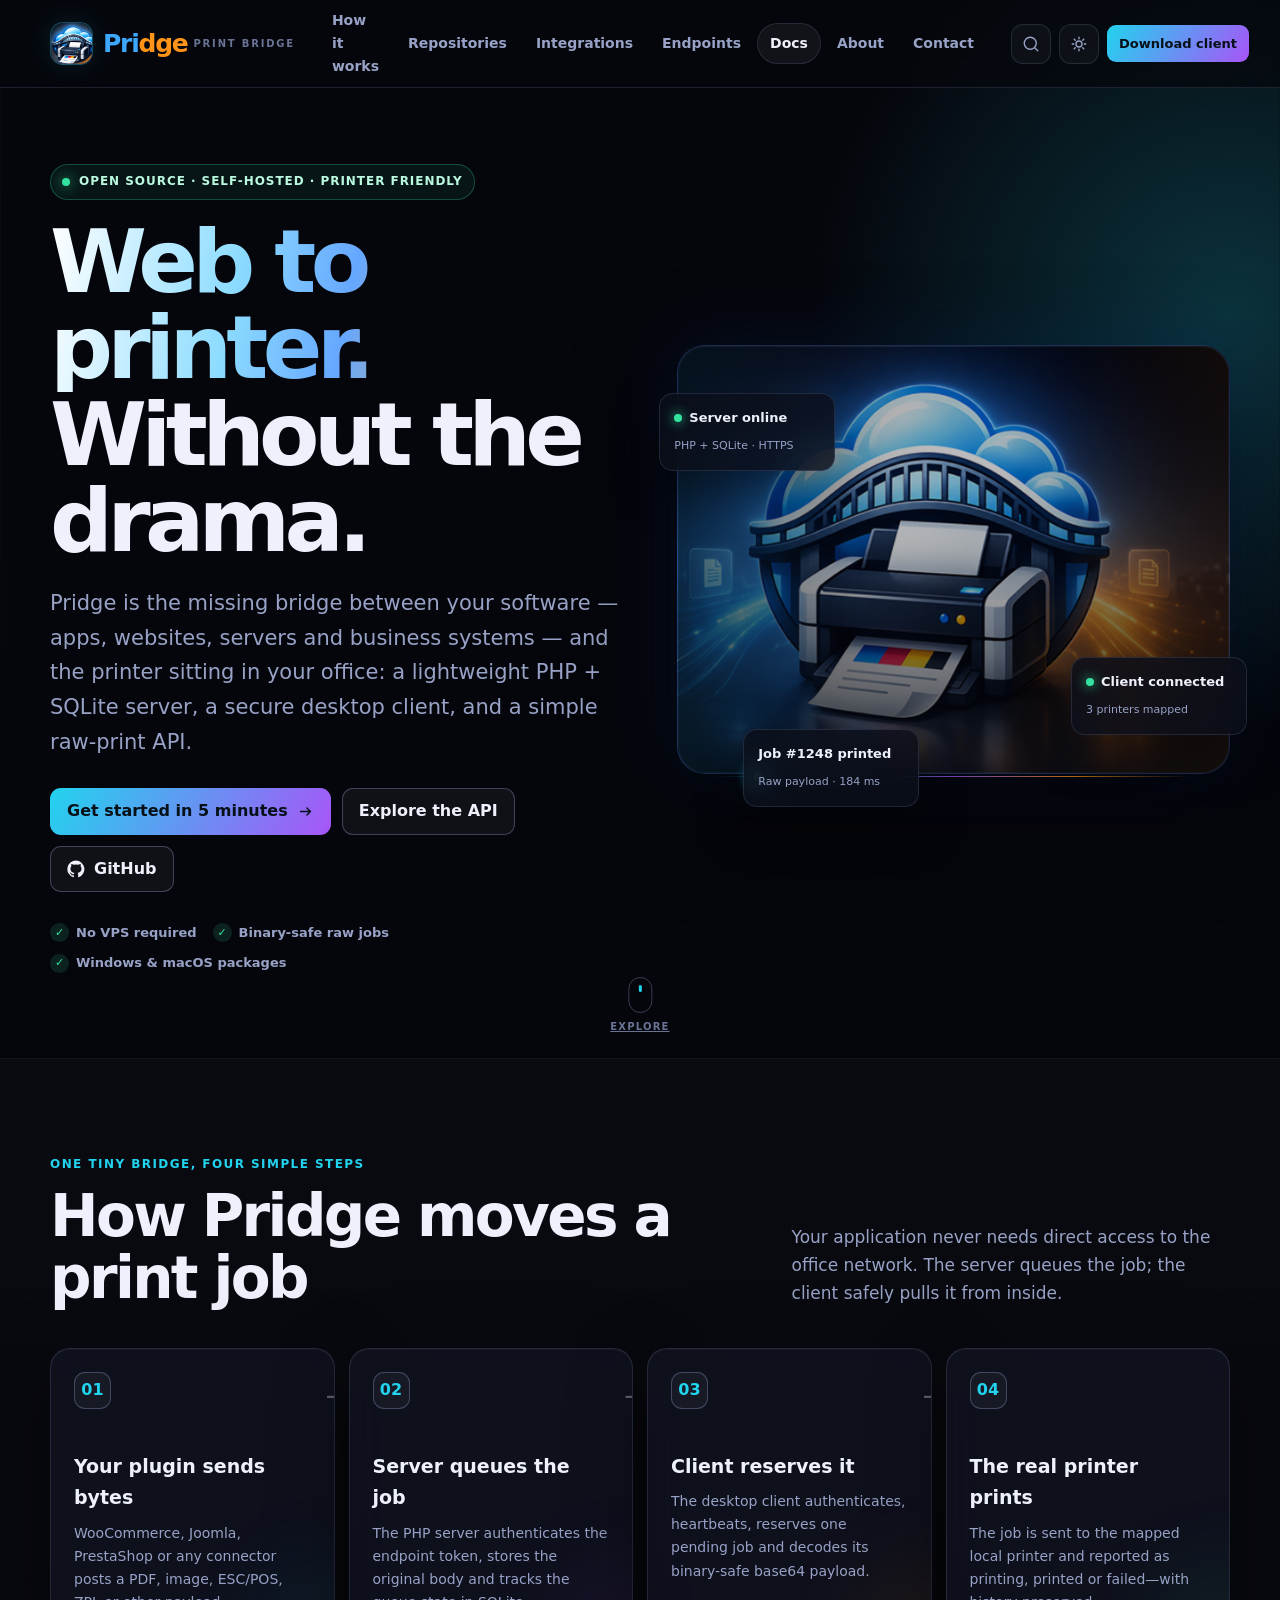
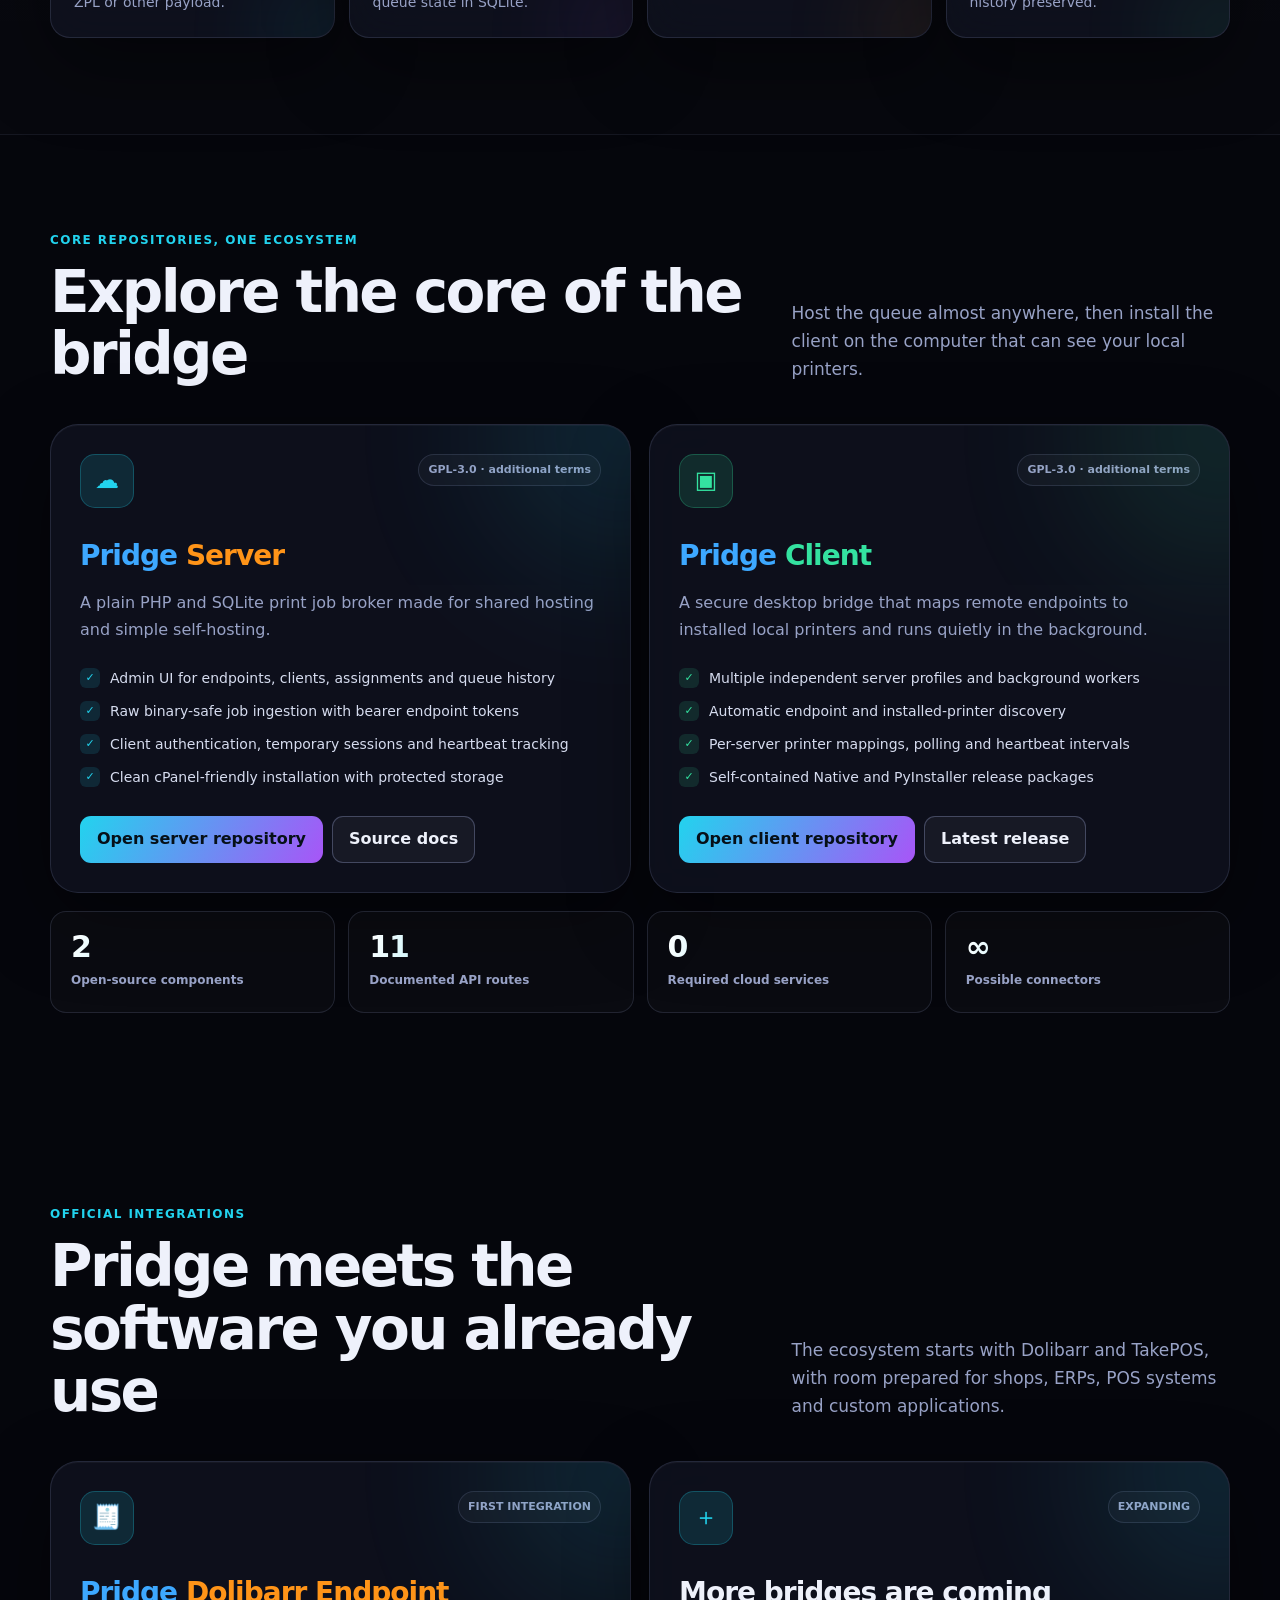
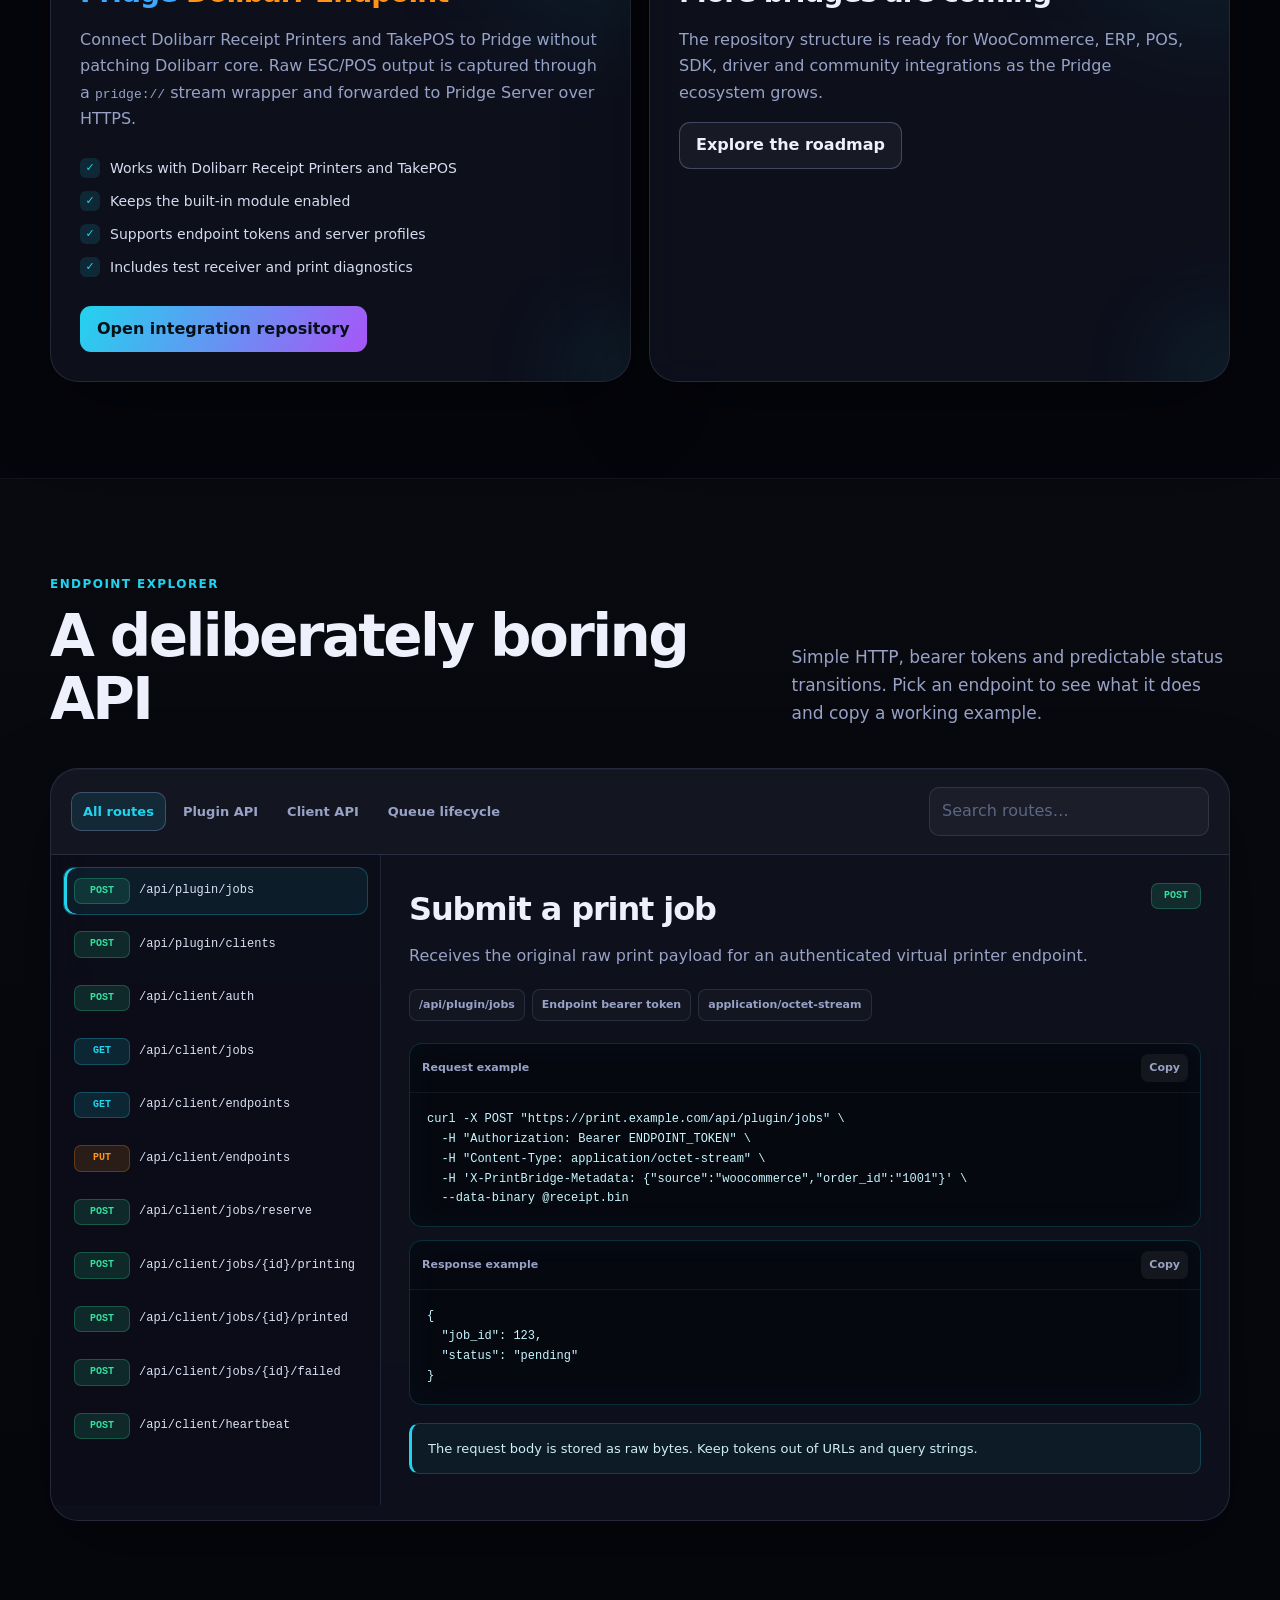
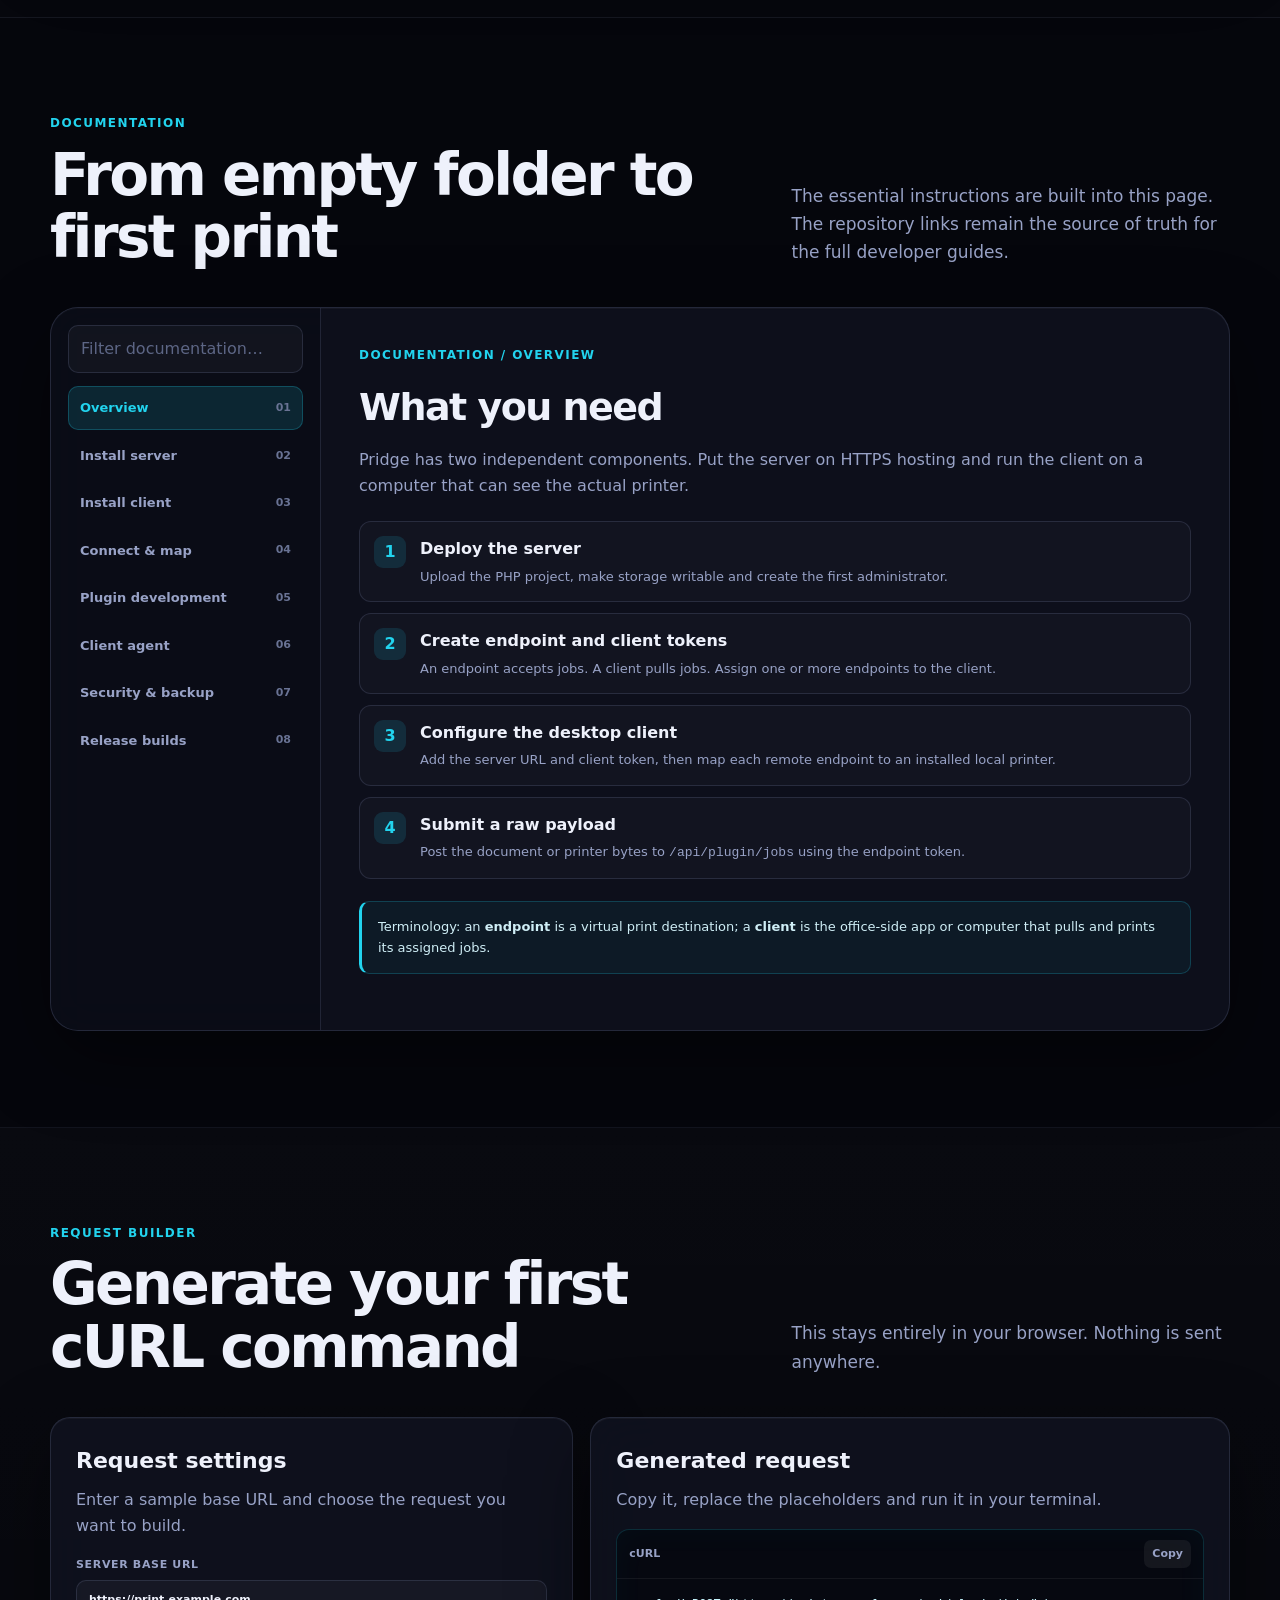
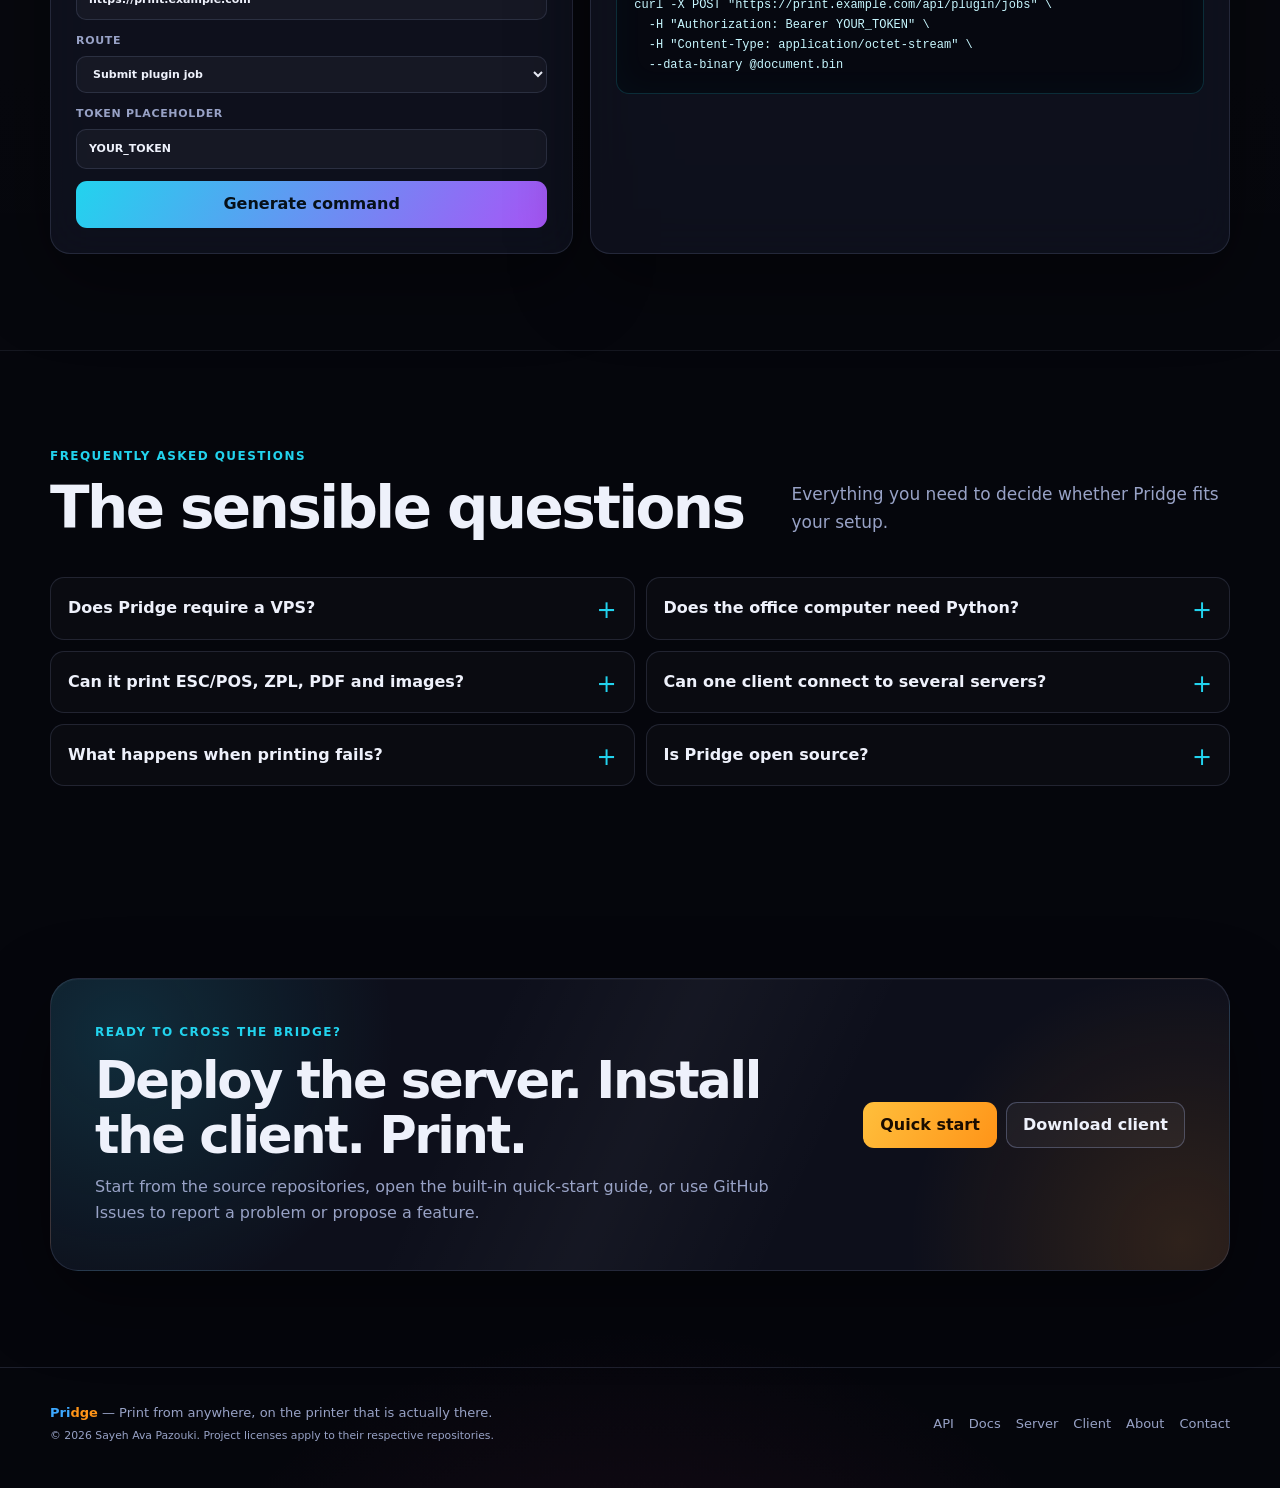
==== docs/index.html @ 1ed5b9a2 "fix: correct index.html copy to match README's broader scope Hero copy, meta description, og/twitter" ====
<!doctype html>
<html lang="en">
<head>
  <meta charset="utf-8">
  <meta name="viewport" content="width=device-width,initial-scale=1,viewport-fit=cover">
  <meta name="theme-color" content="#05060c">
  <link rel="icon" href="assets/images/IconBig.png" type="image/png">
  <meta name="color-scheme" content="dark">
  <meta name="robots" content="index,follow,max-image-preview:large,max-snippet:-1,max-video-preview:-1">

  <title>Pridge — Open-source remote printing bridge</title>
  <meta name="description" content="Pridge connects applications, websites, servers and business systems to real office printers through a secure, open-source print queue and desktop client.">
  <meta name="keywords" content="Pridge, PrintBridge, remote printing, print server, print client, PHP print server, SQLite print queue, raw printing, ESC/POS, open source printing">
  <meta name="author" content="Sayeh Ava Pazouki">

  <link rel="canonical" href="https://sayehava.github.io/Pridge/">
  <meta property="og:url" content="https://sayehava.github.io/Pridge/">
  <meta property="og:image" content="https://sayehava.github.io/Pridge/assets/images/HeroServer.png">
  <meta name="twitter:image" content="https://sayehava.github.io/Pridge/assets/images/HeroServer.png">
  <meta property="og:type" content="website">
  <meta property="og:title" content="Pridge — Web to printer, without the drama">
  <meta property="og:description" content="A lightweight open-source bridge between your software and local printers.">
  <meta property="og:site_name" content="Pridge">
  <meta property="og:image:alt" content="Pridge open-source remote printing bridge">
  <meta property="og:locale" content="en_US">
  <meta name="twitter:card" content="summary_large_image">
  <meta name="twitter:title" content="Pridge — Open-source remote printing bridge">
  <meta name="twitter:description" content="Send print jobs from your applications, websites, servers and business systems to local office printers through a secure server and desktop client.">

  <link rel="preload" as="image" href="assets/images/HeroServer.png">

  <script type="application/ld+json">
  {
    "@context": "https://schema.org",
    "@graph": [
      {
        "@type": "SoftwareApplication",
        "name": "Pridge",
        "alternateName": "PrintBridge",
        "applicationCategory": "DeveloperApplication",
        "operatingSystem": "Windows, macOS, Linux, Web",
        "description": "An open-source print job bridge that connects applications, websites, servers and business systems to local office printers.",
        "author": {
          "@type": "Person",
          "name": "Sayeh Ava Pazouki",
          "url": "https://github.com/sayehava"
        },
        "isAccessibleForFree": true,
        "license": "https://www.gnu.org/licenses/gpl-3.0.html",
        "codeRepository": [
          "https://github.com/sayehava/Pridge-Server",
          "https://github.com/sayehava/Pridge-Client"
        ]
      },
      {
        "@type": "FAQPage",
        "mainEntity": [
          {
            "@type": "Question",
            "name": "Does Pridge require a VPS?",
            "acceptedAnswer": {
              "@type": "Answer",
              "text": "No. Pridge Server is designed for ordinary PHP hosting with PDO SQLite support and a writable storage directory."
            }
          },
          {
            "@type": "Question",
            "name": "Does the office computer need Python?",
            "acceptedAnswer": {
              "@type": "Answer",
              "text": "No for packaged releases. Native and PyInstaller desktop packages include the required runtime and dependencies."
            }
          },
          {
            "@type": "Question",
            "name": "Can Pridge send raw ESC/POS or other binary print data?",
            "acceptedAnswer": {
              "@type": "Answer",
              "text": "Yes. Plugins can submit raw binary payloads and the client forwards the original bytes to the mapped local printer."
            }
          }
        ]
      }
    ]
  }
  </script>
  <link rel="stylesheet" href="assets/css/pridge.css">

</head>

<body>
  <a class="skip-link" href="#main">Skip to content</a>

  <canvas id="network" aria-hidden="true"></canvas>
  <div class="grid-overlay" aria-hidden="true"></div>
  <div class="orb orb-a" aria-hidden="true"></div>
  <div class="orb orb-b" aria-hidden="true"></div>
  <div class="orb orb-c" aria-hidden="true"></div>

  <header class="topbar">
    <div class="container topbar-inner">
      <a class="brand" href="#home" aria-label="Pridge home">
        <span class="brand-icon"><img src="assets/images/IconBig.png" alt="" width="50" height="50"></span>
        <span><span class="word-pri">Pri</span><span class="word-dge">dge</span></span>
        <span class="brand-mini">Print bridge</span>
      </a>

      <nav class="nav" id="nav" aria-label="Primary navigation">
        <a href="#how">How it works</a>
        <a href="#repositories">Repositories</a>
          <a href="#integrations">Integrations</a>
        <a href="#api">Endpoints</a>
        <a href="#docs">Docs</a>
        <button type="button" data-modal="aboutModal">About</button>
        <button type="button" data-modal="contactModal">Contact</button>
      </nav>

      <div class="nav-actions">
        <button class="icon-button search-button" type="button" id="openCommand" title="Search (⌘/Ctrl + K)" aria-label="Open site search">
          <svg width="18" height="18" viewBox="0 0 24 24" fill="none" aria-hidden="true"><path d="m21 21-4.35-4.35m2.35-5.65a8 8 0 1 1-16 0 8 8 0 0 1 16 0Z" stroke="currentColor" stroke-width="1.8" stroke-linecap="round"/></svg>
        </button>
        <button class="icon-button" type="button" id="effectsToggle" title="Toggle visual effects" aria-label="Toggle visual effects">
          <svg width="18" height="18" viewBox="0 0 24 24" fill="none" aria-hidden="true"><path d="M12 3v2m0 14v2M3 12h2m14 0h2M5.64 5.64l1.41 1.41m9.9 9.9 1.41 1.41M18.36 5.64l-1.41 1.41m-9.9 9.9-1.41 1.41" stroke="currentColor" stroke-width="1.8" stroke-linecap="round"/><circle cx="12" cy="12" r="4" stroke="currentColor" stroke-width="1.8"/></svg>
        </button>
        <a class="button button-small desktop-cta" href="https://github.com/sayehava/Pridge-Client/releases/latest" target="_blank" rel="noopener">
          Download client
        </a>
        <button class="icon-button menu-button" type="button" id="menuButton" aria-controls="nav" aria-expanded="false" aria-label="Toggle menu">
          <svg width="20" height="20" viewBox="0 0 24 24" fill="none" aria-hidden="true"><path d="M4 7h16M4 12h16M4 17h16" stroke="currentColor" stroke-width="1.9" stroke-linecap="round"/></svg>
        </button>
      </div>
    </div>
  </header>

  <main id="main">
    <section class="hero" id="home">
      <div class="container hero-layout">
        <div class="hero-content">
          <div class="eyebrow"><span class="eyebrow-dot"></span> Open source · self-hosted · printer friendly</div>
          <h1><span class="gradient-title">Web to printer.</span><br>Without the drama.</h1>
          <p class="hero-copy">
            Pridge is the missing bridge between your software — apps, websites, servers and business systems —
            and the printer sitting in your office: a lightweight PHP + SQLite server, a secure desktop client,
            and a simple raw-print API.
          </p>

          <div class="hero-actions">
            <button class="button" type="button" data-modal="quickStartModal">
              Get started in 5 minutes
              <svg width="17" height="17" viewBox="0 0 24 24" fill="none" aria-hidden="true"><path d="M5 12h14m-5-5 5 5-5 5" stroke="currentColor" stroke-width="2" stroke-linecap="round" stroke-linejoin="round"/></svg>
            </button>
            <a class="button button-secondary" href="#api">Explore the API</a>
            <a class="button button-secondary" href="https://github.com/sayehava/Pridge" target="_blank" rel="noopener">
              <svg width="18" height="18" viewBox="0 0 24 24" fill="currentColor" aria-hidden="true"><path d="M12 .7a11.5 11.5 0 0 0-3.64 22.41c.58.1.79-.25.79-.56v-2.23c-3.22.7-3.9-1.37-3.9-1.37-.53-1.34-1.28-1.7-1.28-1.7-1.05-.72.08-.7.08-.7 1.16.08 1.77 1.19 1.77 1.19 1.03 1.77 2.7 1.26 3.36.96.1-.75.4-1.26.73-1.55-2.57-.29-5.27-1.29-5.27-5.72 0-1.27.45-2.3 1.19-3.11-.12-.29-.52-1.47.11-3.07 0 0 .97-.31 3.16 1.19a10.9 10.9 0 0 1 5.75 0c2.2-1.5 3.16-1.19 3.16-1.19.63 1.6.23 2.78.11 3.07.74.81 1.19 1.84 1.19 3.11 0 4.44-2.71 5.42-5.29 5.71.42.36.78 1.06.78 2.14v3.17c0 .31.21.67.8.56A11.5 11.5 0 0 0 12 .7Z"/></svg>
              GitHub
            </a>
          </div>

          <div class="trust-row" aria-label="Project highlights">
            <span class="trust-item"><span class="trust-check">✓</span>No VPS required</span>
            <span class="trust-item"><span class="trust-check">✓</span>Binary-safe raw jobs</span>
            <span class="trust-item"><span class="trust-check">✓</span>Windows &amp; macOS packages</span>
          </div>
        </div>

        <div class="hero-visual" id="heroVisual" aria-label="Illustration of Pridge connecting a server to a printer">
          <div class="hero-frame" id="heroFrame"></div>

          <div class="floating-card float-a">
            <strong><span class="signal"></span>Server online</strong>
            <span>PHP + SQLite · HTTPS</span>
          </div>

          <div class="floating-card float-b">
            <strong><span class="signal"></span>Client connected</strong>
            <span>3 printers mapped</span>
          </div>

          <div class="floating-card float-c">
            <strong>Job #1248 printed</strong>
            <span>Raw payload · 184 ms</span>
          </div>

          <div class="packet-line" aria-hidden="true"><i></i><i></i><i></i></div>
        </div>
      </div>

      <a class="scroll-cue" href="#how" aria-label="Scroll to how it works">
        <span class="mouse"></span>
        Explore
      </a>
    </section>

    <section class="section section-muted" id="how">
      <div class="container">
        <div class="section-heading reveal">
          <div>
            <div class="kicker">One tiny bridge, four simple steps</div>
            <h2>How Pridge moves a print job</h2>
          </div>
          <p class="section-lead">
            Your application never needs direct access to the office network. The server queues the job; the client safely pulls it from inside.
          </p>
        </div>

        <div class="architecture">
          <article class="arch-card glass reveal">
            <span class="arch-number">01</span>
            <h3>Your plugin sends bytes</h3>
            <p>WooCommerce, Joomla, PrestaShop or any connector posts a PDF, image, ESC/POS, ZPL or other payload.</p>
            <span class="arch-glow"></span>
          </article>
          <article class="arch-card glass reveal">
            <span class="arch-number">02</span>
            <h3>Server queues the job</h3>
            <p>The PHP server authenticates the endpoint token, stores the original body and tracks the queue state in SQLite.</p>
            <span class="arch-glow"></span>
          </article>
          <article class="arch-card glass reveal">
            <span class="arch-number">03</span>
            <h3>Client reserves it</h3>
            <p>The desktop client authenticates, heartbeats, reserves one pending job and decodes its binary-safe base64 payload.</p>
            <span class="arch-glow"></span>
          </article>
          <article class="arch-card glass reveal">
            <span class="arch-number">04</span>
            <h3>The real printer prints</h3>
            <p>The job is sent to the mapped local printer and reported as printing, printed or failed—with history preserved.</p>
            <span class="arch-glow"></span>
          </article>
        </div>
      </div>
    </section>

    <section class="section" id="repositories">
      <div class="container">
        <div class="section-heading reveal">
          <div>
            <div class="kicker">Core repositories, one ecosystem</div>
            <h2>Explore the core of the bridge</h2>
          </div>
          <p class="section-lead">
            Host the queue almost anywhere, then install the client on the computer that can see your local printers.
          </p>
        </div>

        <div class="repo-grid">
          <article class="repo-card glass reveal">
            <div class="repo-top">
              <div class="repo-icon" aria-hidden="true">☁</div>
              <span class="repo-chip">GPL-3.0 · additional terms</span>
            </div>
            <h3><span class="word-pri">Pridge</span> <span class="word-dge">Server</span></h3>
            <p>A plain PHP and SQLite print job broker made for shared hosting and simple self-hosting.</p>
            <ul class="feature-list">
              <li>Admin UI for endpoints, clients, assignments and queue history</li>
              <li>Raw binary-safe job ingestion with bearer endpoint tokens</li>
              <li>Client authentication, temporary sessions and heartbeat tracking</li>
              <li>Clean cPanel-friendly installation with protected storage</li>
            </ul>
            <div class="repo-actions">
              <a class="button" href="https://github.com/sayehava/Pridge-Server" target="_blank" rel="noopener">Open server repository</a>
              <a class="button button-secondary" href="https://github.com/sayehava/Pridge-Server/tree/main/docs" target="_blank" rel="noopener">Source docs</a>
            </div>
          </article>

          <article class="repo-card glass client reveal">
            <div class="repo-top">
              <div class="repo-icon" aria-hidden="true">▣</div>
              <span class="repo-chip">GPL-3.0 · additional terms</span>
            </div>
            <h3><span class="word-pri">Pridge</span> <span style="color:var(--green)">Client</span></h3>
            <p>A secure desktop bridge that maps remote endpoints to installed local printers and runs quietly in the background.</p>
            <ul class="feature-list">
              <li>Multiple independent server profiles and background workers</li>
              <li>Automatic endpoint and installed-printer discovery</li>
              <li>Per-server printer mappings, polling and heartbeat intervals</li>
              <li>Self-contained Native and PyInstaller release packages</li>
            </ul>
            <div class="repo-actions">
              <a class="button" href="https://github.com/sayehava/Pridge-Client" target="_blank" rel="noopener">Open client repository</a>
              <a class="button button-secondary" href="https://github.com/sayehava/Pridge-Client/releases/latest" target="_blank" rel="noopener">Latest release</a>
            </div>
          </article>
        </div>

        <div class="stats reveal" aria-label="Pridge technical highlights">
          <div class="stat"><strong>2</strong><span>Open-source components</span></div>
          <div class="stat"><strong>11</strong><span>Documented API routes</span></div>
          <div class="stat"><strong>0</strong><span>Required cloud services</span></div>
          <div class="stat"><strong>∞</strong><span>Possible connectors</span></div>
        </div>
      </div>
    </section>

    
    <section class="section" id="integrations">
      <div class="container">
        <div class="section-heading reveal">
          <div>
            <div class="kicker">Official integrations</div>
            <h2>Pridge meets the software you already use</h2>
          </div>
          <p class="section-lead">The ecosystem starts with Dolibarr and TakePOS, with room prepared for shops, ERPs, POS systems and custom applications.</p>
        </div>

        <div class="repo-grid">
          <article class="repo-card glass reveal">
            <div class="repo-top">
              <div class="repo-icon" aria-hidden="true">🧾</div>
              <span class="repo-chip">FIRST INTEGRATION</span>
            </div>
            <h3><span class="word-pri">Pridge</span> <span class="word-dge">Dolibarr Endpoint</span></h3>
            <p>Connect Dolibarr Receipt Printers and TakePOS to Pridge without patching Dolibarr core. Raw ESC/POS output is captured through a <code>pridge://</code> stream wrapper and forwarded to Pridge Server over HTTPS.</p>
            <ul class="feature-list">
              <li>Works with Dolibarr Receipt Printers and TakePOS</li>
              <li>Keeps the built-in module enabled</li>
              <li>Supports endpoint tokens and server profiles</li>
              <li>Includes test receiver and print diagnostics</li>
            </ul>
            <div class="repo-actions">
              <a class="button button-primary" href="https://github.com/sayehava/Pridge-Dolibarr-Endpoint" target="_blank" rel="noopener">Open integration repository</a>
            </div>
            <span class="arch-glow"></span>
          </article>

          <article class="repo-card glass reveal">
            <div class="repo-top">
              <div class="repo-icon" aria-hidden="true">＋</div>
              <span class="repo-chip">EXPANDING</span>
            </div>
            <h3>More bridges are coming</h3>
            <p>The repository structure is ready for WooCommerce, ERP, POS, SDK, driver and community integrations as the Pridge ecosystem grows.</p>
            <div class="repo-actions">
              <a class="button button-secondary" href="https://github.com/sayehava/Pridge#-ecosystem-roadmap" target="_blank" rel="noopener">Explore the roadmap</a>
            </div>
            <span class="arch-glow"></span>
          </article>
        </div>
      </div>
    </section>

    <section class="section section-muted" id="api">
      <div class="container">
        <div class="section-heading reveal">
          <div>
            <div class="kicker">Endpoint explorer</div>
            <h2>A deliberately boring API</h2>
          </div>
          <p class="section-lead">
            Simple HTTP, bearer tokens and predictable status transitions. Pick an endpoint to see what it does and copy a working example.
          </p>
        </div>

        <div class="api-shell glass reveal">
          <div class="api-top">
            <div class="tabs" role="tablist" aria-label="API groups">
              <button class="tab active" type="button" data-api-group="all" role="tab" aria-selected="true">All routes</button>
              <button class="tab" type="button" data-api-group="plugin" role="tab" aria-selected="false">Plugin API</button>
              <button class="tab" type="button" data-api-group="client" role="tab" aria-selected="false">Client API</button>
              <button class="tab" type="button" data-api-group="lifecycle" role="tab" aria-selected="false">Queue lifecycle</button>
            </div>
            <div class="api-search">
              <label class="sr-only" for="endpointSearch" style="position:absolute;left:-9999px">Search endpoints</label>
              <input id="endpointSearch" type="search" placeholder="Search routes…">
            </div>
          </div>

          <div class="api-grid" id="apiGrid">
            <aside class="endpoint-list" id="endpointList" aria-label="API endpoint list">
              <!-- Static route labels remain crawlable and are enhanced by JavaScript. -->
              <button class="endpoint-item active" type="button" data-endpoint="plugin-jobs" data-group="plugin">
                <span class="method post">POST</span><span class="endpoint-path">/api/plugin/jobs</span>
              </button>
              <button class="endpoint-item" type="button" data-endpoint="plugin-clients" data-group="plugin">
                <span class="method post">POST</span><span class="endpoint-path">/api/plugin/clients</span>
              </button>
              <button class="endpoint-item" type="button" data-endpoint="client-auth" data-group="client">
                <span class="method post">POST</span><span class="endpoint-path">/api/client/auth</span>
              </button>
              <button class="endpoint-item" type="button" data-endpoint="client-jobs" data-group="client">
                <span class="method get">GET</span><span class="endpoint-path">/api/client/jobs</span>
              </button>
              <button class="endpoint-item" type="button" data-endpoint="client-endpoints-get" data-group="client">
                <span class="method get">GET</span><span class="endpoint-path">/api/client/endpoints</span>
              </button>
              <button class="endpoint-item" type="button" data-endpoint="client-endpoints-put" data-group="client">
                <span class="method put">PUT</span><span class="endpoint-path">/api/client/endpoints</span>
              </button>
              <button class="endpoint-item" type="button" data-endpoint="reserve" data-group="client">
                <span class="method post">POST</span><span class="endpoint-path">/api/client/jobs/reserve</span>
              </button>
              <button class="endpoint-item" type="button" data-endpoint="printing" data-group="client">
                <span class="method post">POST</span><span class="endpoint-path">/api/client/jobs/{id}/printing</span>
              </button>
              <button class="endpoint-item" type="button" data-endpoint="printed" data-group="client">
                <span class="method post">POST</span><span class="endpoint-path">/api/client/jobs/{id}/printed</span>
              </button>
              <button class="endpoint-item" type="button" data-endpoint="failed" data-group="client">
                <span class="method post">POST</span><span class="endpoint-path">/api/client/jobs/{id}/failed</span>
              </button>
              <button class="endpoint-item" type="button" data-endpoint="heartbeat" data-group="client">
                <span class="method post">POST</span><span class="endpoint-path">/api/client/heartbeat</span>
              </button>
              <div class="no-results" id="endpointNoResults">No endpoints match your search.</div>
            </aside>

            <article class="endpoint-detail" id="endpointDetail" aria-live="polite">
              <div class="endpoint-heading">
                <div>
                  <h3 id="endpointTitle">Submit a print job</h3>
                  <p id="endpointDescription">Receives the original raw print payload for an authenticated virtual printer endpoint.</p>
                </div>
                <span class="method post" id="endpointMethod">POST</span>
              </div>
              <div class="endpoint-meta">
                <span class="meta-chip" id="endpointPath">/api/plugin/jobs</span>
                <span class="meta-chip" id="endpointAuth">Endpoint bearer token</span>
                <span class="meta-chip" id="endpointType">application/octet-stream</span>
              </div>

              <div class="code-panel">
                <div class="code-head"><span>Request example</span><button class="copy-code" type="button" data-copy-target="requestCode">Copy</button></div>
                <pre id="requestCode">curl -X POST "https://print.example.com/api/plugin/jobs" \
  -H "Authorization: Bearer ENDPOINT_TOKEN" \
  -H "Content-Type: application/octet-stream" \
  -H 'X-PrintBridge-Metadata: {"source":"woocommerce","order_id":"1001"}' \
  --data-binary @receipt.bin</pre>
              </div>

              <div class="code-panel">
                <div class="code-head"><span>Response example</span><button class="copy-code" type="button" data-copy-target="responseCode">Copy</button></div>
                <pre id="responseCode">{
  "job_id": 123,
  "status": "pending"
}</pre>
              </div>

              <div id="endpointNote" class="doc-callout">The body is stored as raw bytes. Keep tokens out of URLs and query strings.</div>
            </article>
          </div>

          <div id="lifecyclePanel" style="display:none;padding:28px">
            <h3 style="margin-bottom:7px">Queue status lifecycle</h3>
            <p style="color:var(--muted)">A reserved job automatically returns to pending after the reservation timeout unless the client confirms progress.</p>
            <div class="lifecycle" aria-label="Queue lifecycle">
              <span class="life pending">pending</span><span class="life-arrow">→</span>
              <span class="life reserved">reserved</span><span class="life-arrow">→</span>
              <span class="life printing">printing</span><span class="life-arrow">→</span>
              <span class="life printed">printed</span>
              <span class="life-arrow">or</span>
              <span class="life failed">failed</span>
            </div>
            <div class="doc-callout">Printed and cancelled jobs leave the active queue but remain available in the archive for history review.</div>
          </div>
        </div>
      </div>
    </section>

    <section class="section" id="docs">
      <div class="container">
        <div class="section-heading reveal">
          <div>
            <div class="kicker">Documentation</div>
            <h2>From empty folder to first print</h2>
          </div>
          <p class="section-lead">
            The essential instructions are built into this page. The repository links remain the source of truth for the full developer guides.
          </p>
        </div>

        <div class="docs-shell glass reveal">
          <aside class="docs-side">
            <div class="doc-search">
              <input id="docSearch" type="search" placeholder="Filter documentation…" aria-label="Filter documentation">
            </div>
            <nav class="docs-nav" aria-label="Documentation topics">
              <button class="doc-link active" type="button" data-doc="overview"><span>Overview</span><span>01</span></button>
              <button class="doc-link" type="button" data-doc="server-install"><span>Install server</span><span>02</span></button>
              <button class="doc-link" type="button" data-doc="client-install"><span>Install client</span><span>03</span></button>
              <button class="doc-link" type="button" data-doc="connect"><span>Connect &amp; map</span><span>04</span></button>
              <button class="doc-link" type="button" data-doc="plugin-dev"><span>Plugin development</span><span>05</span></button>
              <button class="doc-link" type="button" data-doc="agent-dev"><span>Client agent</span><span>06</span></button>
              <button class="doc-link" type="button" data-doc="security"><span>Security &amp; backup</span><span>07</span></button>
              <button class="doc-link" type="button" data-doc="builds"><span>Release builds</span><span>08</span></button>
            </nav>
          </aside>

          <div class="docs-content">
            <article class="doc-panel active" data-doc-panel="overview">
              <div class="kicker">Documentation / Overview</div>
              <h3>What you need</h3>
              <p>Pridge has two independent components. Put the server on HTTPS hosting and run the client on a computer that can see the actual printer.</p>

              <div class="step-list">
                <div class="step"><span class="step-number">1</span><div><strong>Deploy the server</strong><p>Upload the PHP project, make storage writable and create the first administrator.</p></div></div>
                <div class="step"><span class="step-number">2</span><div><strong>Create endpoint and client tokens</strong><p>An endpoint accepts jobs. A client pulls jobs. Assign one or more endpoints to the client.</p></div></div>
                <div class="step"><span class="step-number">3</span><div><strong>Configure the desktop client</strong><p>Add the server URL and client token, then map each remote endpoint to an installed local printer.</p></div></div>
                <div class="step"><span class="step-number">4</span><div><strong>Submit a raw payload</strong><p>Post the document or printer bytes to <code>/api/plugin/jobs</code> using the endpoint token.</p></div></div>
              </div>

              <div class="doc-callout">Terminology: an <strong>endpoint</strong> is a virtual print destination; a <strong>client</strong> is the office-side app or computer that pulls and prints its assigned jobs.</div>
            </article>

            <article class="doc-panel" data-doc-panel="server-install">
              <div class="kicker">Documentation / Server</div>
              <h3>Install Pridge Server</h3>
              <p>The server is intended to run directly from a cPanel subdomain folder or from a stricter custom public document root.</p>

              <h4>Requirements</h4>
              <ul>
                <li>PHP with PDO SQLite support</li>
                <li>HTTPS for production use</li>
                <li>A writable <code>storage</code> directory</li>
                <li>Optional PHP <code>mail()</code> support for password recovery</li>
              </ul>

              <h4>cPanel-style installation</h4>
              <div class="code-panel"><div class="code-head"><span>Example document root</span><button class="copy-code" type="button" data-copy-target="serverPathCode">Copy</button></div><pre id="serverPathCode">public_html/printbridge
# or the folder created for:
printbridge.yourdomain.com</pre></div>
              <p>Upload the complete repository to that folder. The root <code>index.php</code> and <code>.htaccess</code> handle requests without requiring the document root to point at <code>public/</code>.</p>

              <h4>Writable paths</h4>
              <div class="code-panel"><div class="code-head"><span>Storage paths</span><button class="copy-code" type="button" data-copy-target="storageCode">Copy</button></div><pre id="storageCode">storage/
storage/database/</pre></div>
              <p>The SQLite database is created automatically at <code>storage/database/printbridge.sqlite</code>.</p>

              <h4>First administrator</h4>
              <p>Open the site. When no administrator exists, setup redirects to <code>/setup</code>. Create the first account with a password of at least 12 characters.</p>
            </article>

            <article class="doc-panel" data-doc-panel="client-install">
              <div class="kicker">Documentation / Client</div>
              <h3>Install Pridge Client</h3>
              <p>For end users, choose a packaged release. The destination computer does not need Python, pip or manually installed packages.</p>

              <div class="step-list">
                <div class="step"><span class="step-number">1</span><div><strong>Download a release</strong><p>Choose the Native or PyInstaller package for Windows or macOS from GitHub Releases.</p></div></div>
                <div class="step"><span class="step-number">2</span><div><strong>Launch the settings window</strong><p>The client can run with a visible settings interface or quietly in the background after configuration.</p></div></div>
                <div class="step"><span class="step-number">3</span><div><strong>Allow local printer access</strong><p>The client discovers printers installed in the operating system and sends jobs through the platform print API.</p></div></div>
              </div>

              <div class="doc-callout">Running from source is also supported with Python 3.9 or newer: <code>python3 -m pip install -e .</code></div>
              <p><a class="button button-small" href="https://github.com/sayehava/Pridge-Client/releases/latest" target="_blank" rel="noopener">Open latest release</a></p>
            </article>

            <article class="doc-panel" data-doc-panel="connect">
              <div class="kicker">Documentation / Configuration</div>
              <h3>Connect a client and map printers</h3>
              <ol>
                <li>Create a client in the server admin UI and assign the required endpoints.</li>
                <li>Copy the client token when it is shown. Tokens are intentionally displayed once.</li>
                <li>In the desktop app, click <strong>Add Server</strong>.</li>
                <li>Enter a friendly name, HTTPS server URL and the client token.</li>
                <li>Set polling and heartbeat intervals, then click <strong>Test Connection</strong>.</li>
                <li>Wait for remote endpoints and installed local printers to load.</li>
                <li>Select a local printer for each endpoint, or choose Disabled.</li>
                <li>Save the server profile and start its background worker.</li>
              </ol>
              <p>Every server profile has independent mappings and worker controls, so one desktop client can serve several Pridge Server instances.</p>
            </article>

            <article class="doc-panel" data-doc-panel="plugin-dev">
              <div class="kicker">Documentation / Integration</div>
              <h3>Build a CMS or shop connector</h3>
              <p>A connector needs only a server URL, one endpoint token and the raw bytes to print.</p>

              <h4>Submit the original payload</h4>
              <div class="code-panel"><div class="code-head"><span>HTTP request</span><button class="copy-code" type="button" data-copy-target="pluginDevCode">Copy</button></div><pre id="pluginDevCode">POST /api/plugin/jobs
Authorization: Bearer ENDPOINT_TOKEN
Content-Type: application/octet-stream
X-PrintBridge-Metadata: {"source":"woocommerce","order_id":"1001"}

RAW_PRINT_PAYLOAD_BYTES</pre></div>

              <ul>
                <li>Do not put tokens in query strings.</li>
                <li>Do not JSON-encode or base64-encode the request body unless your payload format specifically requires it.</li>
                <li>Use the real content type when known; otherwise use <code>application/octet-stream</code>.</li>
                <li>Metadata is optional JSON stored in the <code>X-PrintBridge-Metadata</code> header.</li>
              </ul>

              <p><a class="button button-small button-secondary" href="https://github.com/sayehava/Pridge-Server/blob/main/docs/module-development.md" target="_blank" rel="noopener">Open the complete module guide</a></p>
            </article>

            <article class="doc-panel" data-doc-panel="agent-dev">
              <div class="kicker">Documentation / Client protocol</div>
              <h3>Build another client agent</h3>
              <p>The protocol is language-neutral. A replacement client can be written in C++, Rust, C#, Go or any environment that can make HTTPS requests and use the local print system.</p>

              <h4>Recommended worker loop</h4>
              <div class="code-panel"><div class="code-head"><span>Pseudocode</span><button class="copy-code" type="button" data-copy-target="workerCode">Copy</button></div><pre id="workerCode">while running:
    authenticate_if_needed()
    maybe_send_heartbeat()

    job = reserve_next_job()
    if not job:
        sleep(poll_interval)
        continue

    try:
        mark_printing(job.id)
        payload = base64_decode(job.payload_base64)
        send_original_bytes_to_mapped_printer(payload)
        mark_printed(job.id)
    except Exception as error:
        mark_failed(job.id, safe_message(error))</pre></div>

              <p>The agent should never log full client tokens, session tokens, passwords or raw print payloads.</p>
              <p><a class="button button-small button-secondary" href="https://github.com/sayehava/Pridge-Server/blob/main/docs/client-agent-development.md" target="_blank" rel="noopener">Open the complete client-agent guide</a></p>
            </article>

            <article class="doc-panel" data-doc-panel="security">
              <div class="kicker">Documentation / Operations</div>
              <h3>Security and backup checklist</h3>
              <ul>
                <li>Use HTTPS in production and never send secrets in URLs.</li>
                <li>Keep endpoint and client tokens out of logs and display them only once during creation.</li>
                <li>Ensure direct web access to <code>storage</code>, <code>app</code> and <code>views</code> remains blocked.</li>
                <li>When hosting permits it, keep the storage directory outside the public web root.</li>
                <li>Back up <code>storage/database/printbridge.sqlite</code> and the complete <code>storage/</code> directory.</li>
                <li>Stop write traffic before copying SQLite when possible and test restoration separately.</li>
              </ul>
              <div class="doc-callout">Never expose <code>printbridge.sqlite</code> through HTTP. Treat it as application data containing queue and configuration history.</div>
            </article>

            <article class="doc-panel" data-doc-panel="builds">
              <div class="kicker">Documentation / Packaging</div>
              <h3>Native and PyInstaller release builds</h3>
              <p>The client repository defines two independent packaged release targets:</p>
              <ul>
                <li><strong>Native</strong> — Nuitka standalone compilation</li>
                <li><strong>PyInstaller</strong> — PyInstaller onedir application bundles</li>
              </ul>
              <p>Both include Python, runtime dependencies, pywebview files, frontend HTML/CSS/JavaScript, icons, assets, the license and additional terms. End users do not install Python.</p>
              <div class="code-panel"><div class="code-head"><span>Local build commands</span><button class="copy-code" type="button" data-copy-target="buildCode">Copy</button></div><pre id="buildCode"># Windows PowerShell
./scripts/build-windows.ps1 -Variant All -SelectOutputDir

# macOS
bash scripts/build-macos.sh All --select-output-dir</pre></div>
              <p><a class="button button-small button-secondary" href="https://github.com/sayehava/Pridge-Client/blob/main/BUILDING.md" target="_blank" rel="noopener">Open BUILDING.md</a></p>
            </article>
          </div>
        </div>
      </div>
    </section>

    <section class="section section-muted" id="try">
      <div class="container">
        <div class="section-heading reveal">
          <div>
            <div class="kicker">Request builder</div>
            <h2>Generate your first cURL command</h2>
          </div>
          <p class="section-lead">This stays entirely in your browser. Nothing is sent anywhere.</p>
        </div>

        <div class="try-grid">
          <div class="try-card glass reveal">
            <h3>Request settings</h3>
            <p>Enter a sample base URL and choose the request you want to build.</p>
            <form class="try-form" id="tryForm">
              <label>Server base URL
                <input id="tryBaseUrl" type="url" value="https://print.example.com" spellcheck="false">
              </label>
              <label>Route
                <select id="tryRoute">
                  <option value="plugin-jobs">Submit plugin job</option>
                  <option value="client-auth">Authenticate client</option>
                  <option value="reserve">Reserve next job</option>
                  <option value="heartbeat">Send heartbeat</option>
                </select>
              </label>
              <label>Token placeholder
                <input id="tryToken" type="text" value="YOUR_TOKEN" spellcheck="false">
              </label>
              <button class="button" type="submit">Generate command</button>
            </form>
          </div>

          <div class="try-card glass try-output reveal">
            <h3>Generated request</h3>
            <p>Copy it, replace the placeholders and run it in your terminal.</p>
            <div class="code-panel">
              <div class="code-head"><span>cURL</span><button class="copy-code" type="button" data-copy-target="tryCode">Copy</button></div>
              <pre id="tryCode">curl -X POST "https://print.example.com/api/plugin/jobs" \
  -H "Authorization: Bearer YOUR_TOKEN" \
  -H "Content-Type: application/octet-stream" \
  --data-binary @document.bin</pre>
            </div>
          </div>
        </div>
      </div>
    </section>

    <section class="section" id="faq">
      <div class="container">
        <div class="section-heading reveal">
          <div>
            <div class="kicker">Frequently asked questions</div>
            <h2>The sensible questions</h2>
          </div>
          <p class="section-lead">Everything you need to decide whether Pridge fits your setup.</p>
        </div>

        <div class="faq-grid reveal">
          <details>
            <summary>Does Pridge require a VPS?</summary>
            <p>No. The server is designed for ordinary PHP hosting with PDO SQLite support, HTTPS and a writable storage directory.</p>
          </details>
          <details>
            <summary>Does the office computer need Python?</summary>
            <p>Not when using packaged releases. Native and PyInstaller packages include the required runtime and dependencies.</p>
          </details>
          <details>
            <summary>Can it print ESC/POS, ZPL, PDF and images?</summary>
            <p>Yes. The server preserves raw request bytes. The client forwards them to the mapped local printer through the operating system.</p>
          </details>
          <details>
            <summary>Can one client connect to several servers?</summary>
            <p>Yes. Each server profile has independent tokens, endpoint mappings, polling intervals, heartbeat intervals and worker controls.</p>
          </details>
          <details>
            <summary>What happens when printing fails?</summary>
            <p>The client reports the job as failed with a safe error message. Failed jobs remain visible in the active queue for review or retry logic.</p>
          </details>
          <details>
            <summary>Is Pridge open source?</summary>
            <p>Yes. The server and client are both GPL-3.0-or-later licensed, with additional terms in their repositories.</p>
          </details>
        </div>
      </div>
    </section>

    <section class="section">
      <div class="container">
        <div class="cta-card glass reveal">
          <div>
            <div class="kicker">Ready to cross the bridge?</div>
            <h2>Deploy the server. Install the client. Print.</h2>
            <p>Start from the source repositories, open the built-in quick-start guide, or use GitHub Issues to report a problem or propose a feature.</p>
          </div>
          <div class="cta-actions">
            <button class="button button-orange" type="button" data-modal="quickStartModal">Quick start</button>
            <a class="button button-secondary" href="https://github.com/sayehava/Pridge-Client/releases/latest" target="_blank" rel="noopener">Download client</a>
          </div>
        </div>
      </div>
    </section>
  </main>

  <footer>
    <div class="container footer-grid">
      <div>
        <strong><span class="word-pri">Pri</span><span class="word-dge">dge</span></strong>
        <span> — Print from anywhere, on the printer that is actually there.</span><br>
        <small>© 2026 Sayeh Ava Pazouki. Project licenses apply to their respective repositories.</small>
      </div>
      <div class="footer-links">
        <a href="#api">API</a>
        <a href="#docs">Docs</a>
        <a href="https://github.com/sayehava/Pridge-Server" target="_blank" rel="noopener">Server</a>
        <a href="https://github.com/sayehava/Pridge-Client" target="_blank" rel="noopener">Client</a>
        <button type="button" data-modal="aboutModal">About</button>
        <button type="button" data-modal="contactModal">Contact</button>
      </div>
    </div>
  </footer>

  <dialog id="quickStartModal" aria-labelledby="quickStartTitle">
    <div class="modal-head">
      <strong id="quickStartTitle">Quick start</strong>
      <button class="modal-close" type="button" data-close aria-label="Close">×</button>
    </div>
    <div class="modal-body">
      <p>Four steps from a fresh folder to your first queued print job.</p>
      <div class="step-list">
        <div class="step"><span class="step-number">1</span><div><strong>Upload Pridge Server</strong><p>Deploy the server repository to an HTTPS PHP host and make <code>storage/</code> writable.</p></div></div>
        <div class="step"><span class="step-number">2</span><div><strong>Create the first admin</strong><p>Open the site, complete <code>/setup</code>, then create one endpoint and one client. Assign the endpoint to the client.</p></div></div>
        <div class="step"><span class="step-number">3</span><div><strong>Install and connect Pridge Client</strong><p>Add the server URL and client token, test the connection and map the remote endpoint to a local printer.</p></div></div>
        <div class="step"><span class="step-number">4</span><div><strong>Send a job</strong><p>Post the raw payload to <code>/api/plugin/jobs</code> with the endpoint bearer token.</p></div></div>
      </div>
      <div class="code-panel"><div class="code-head"><span>First test request</span><button class="copy-code" type="button" data-copy-target="quickCurl">Copy</button></div><pre id="quickCurl">curl -X POST "https://YOUR-SERVER/api/plugin/jobs" \
  -H "Authorization: Bearer ENDPOINT_TOKEN" \
  -H "Content-Type: text/plain" \
  --data-binary "Hello from Pridge"</pre></div>
      <div style="display:flex;gap:9px;flex-wrap:wrap;margin-top:18px">
        <a class="button button-small" href="https://github.com/sayehava/Pridge-Server" target="_blank" rel="noopener">Get server</a>
        <a class="button button-small button-secondary" href="https://github.com/sayehava/Pridge-Client/releases/latest" target="_blank" rel="noopener">Get client</a>
      </div>
    </div>
  </dialog>

  <dialog id="aboutModal" aria-labelledby="aboutTitle">
    <div class="about-hero">
      <div class="about-logo"><img src="assets/images/IconBig.png" alt="" width="76" height="76"><span><span class="word-pri">Pri</span><span class="word-dge">dge</span></span></div>
    </div>
    <div class="modal-head">
      <strong id="aboutTitle">About Pridge</strong>
      <button class="modal-close" type="button" data-close aria-label="Close">×</button>
    </div>
    <div class="modal-body">
      <p>Pridge began as PrintBridge: a practical way to move print jobs from hosted applications to printers located behind an office network, without port forwarding or heavyweight infrastructure.</p>
      <p>The server intentionally stays small—plain PHP and SQLite—while the desktop client handles local printer discovery, endpoint mapping, background polling and raw output.</p>
      <div class="stats" style="grid-template-columns:repeat(2,1fr)">
        <div class="stat"><strong>PHP</strong><span>Shared-hosting server</span></div>
        <div class="stat"><strong>Desktop</strong><span>Local print bridge</span></div>
      </div>
      <div style="display:flex;gap:9px;flex-wrap:wrap;margin-top:20px">
        <a class="button button-small" href="https://github.com/sayehava/Pridge" target="_blank" rel="noopener">Pridge on GitHub</a>
        <a class="button button-small button-secondary" href="https://buymeacoffee.com/sayehava" target="_blank" rel="noopener">Support development</a>
      </div>
    </div>
  </dialog>

  <dialog id="contactModal" aria-labelledby="contactTitle">
    <div class="modal-head">
      <strong id="contactTitle">Contact &amp; project links</strong>
      <button class="modal-close" type="button" data-close aria-label="Close">×</button>
    </div>
    <div class="modal-body">
      <div class="contact-links">
        <a class="contact-link" href="https://github.com/sayehava/Pridge-Server/issues" target="_blank" rel="noopener"><strong>Server issues</strong><span>Report a server bug</span></a>
        <a class="contact-link" href="https://github.com/sayehava/Pridge-Client/issues" target="_blank" rel="noopener"><strong>Client issues</strong><span>Report a desktop bug</span></a>
        <a class="contact-link" href="https://github.com/sayehava/Pridge-Server" target="_blank" rel="noopener"><strong>Server repo</strong><span>Source and documentation</span></a>
        <a class="contact-link" href="https://github.com/sayehava/Pridge-Client" target="_blank" rel="noopener"><strong>Client repo</strong><span>Source and releases</span></a>
      </div>

      <form class="contact-form" id="contactForm">
        <label>Your name
          <input id="contactName" type="text" autocomplete="name" placeholder="Name">
        </label>
        <label>Your email
          <input id="contactEmail" type="email" autocomplete="email" placeholder="you@example.com">
        </label>
        <label>Message
          <textarea id="contactMessage" placeholder="Tell us what you are building or what went wrong…" required></textarea>
        </label>
        <button class="button" type="submit">Open email app</button>
      </form>
    </div>
  </dialog>

  <dialog id="commandDialog" class="command-dialog" aria-label="Site search">
    <input class="command-input" id="commandInput" type="search" placeholder="Search sections, docs and endpoints…" autocomplete="off">
    <div class="command-results" id="commandResults"></div>
  </dialog>

  <div class="toast-stack" id="toastStack" aria-live="polite" aria-atomic="true"></div>

  <noscript>
    <div style="position:fixed;left:16px;right:16px;bottom:16px;z-index:999;padding:14px;border:1px solid #344;background:#111420;color:#eef1fb;border-radius:12px">
      This page works without JavaScript for reading and repository links, but the endpoint explorer, modals and request builder require JavaScript.
    </div>
  </noscript>

  <script src="assets/js/pridge.js" defer></script>
</body>
</html>
---- docs/assets/css/pridge.css ----
:root {
      --bg: #05060c;
      --bg-2: #090b14;
      --panel: rgba(19, 22, 36, .67);
      --panel-solid: #111420;
      --panel-hover: rgba(31, 35, 54, .83);
      --line: rgba(158, 170, 219, .16);
      --line-strong: rgba(158, 170, 219, .32);
      --text: #eef1fb;
      --muted: #98a2c6;
      --muted-2: #697394;
      --blue: #22d3ee;
      --blue-2: #2387ff;
      --purple: #a855f7;
      --pink: #ec4899;
      --orange: #ff9418;
      --green: #34e2a0;
      --yellow: #fbbf24;
      --red: #ff5d7a;
      --blue-soft: rgba(34, 211, 238, .13);
      --orange-soft: rgba(255, 148, 24, .13);
      --green-soft: rgba(52, 226, 160, .13);
      --red-soft: rgba(255, 93, 122, .13);
      --shadow: 0 26px 80px rgba(0, 0, 0, .42);
      --radius-xl: 28px;
      --radius-lg: 20px;
      --radius-md: 14px;
      --radius-sm: 10px;
      --max: 1180px;
    }

    * { box-sizing: border-box; }

    html {
      background: var(--bg);
      color: var(--text);
      scroll-behavior: smooth;
      scroll-padding-top: 92px;
    }

    body {
      margin: 0;
      min-height: 100vh;
      overflow-x: hidden;
      background:
        radial-gradient(820px circle at 8% -8%, rgba(139, 92, 246, .25), transparent 62%),
        radial-gradient(720px circle at 96% 4%, rgba(34, 211, 238, .22), transparent 58%),
        radial-gradient(900px circle at 50% 105%, rgba(236, 72, 153, .13), transparent 62%),
        var(--bg);
      color: var(--text);
      font-family: Inter, ui-sans-serif, system-ui, -apple-system, BlinkMacSystemFont, "Segoe UI", sans-serif;
      line-height: 1.65;
      text-rendering: optimizeLegibility;
      -webkit-font-smoothing: antialiased;
    }

    body.effects-off .orb,
    body.effects-off #network,
    body.effects-off .grid-overlay { display: none; }

    body.modal-open { overflow: hidden; }

    ::selection { background: rgba(34, 211, 238, .38); color: #fff; }
    ::-webkit-scrollbar { width: 10px; height: 10px; }
    ::-webkit-scrollbar-track { background: transparent; }
    ::-webkit-scrollbar-thumb {
      border-radius: 999px;
      background: linear-gradient(180deg, var(--blue), var(--purple));
    }

    a { color: inherit; }
    button, input, textarea, select { font: inherit; }
    button { color: inherit; }
    img { max-width: 100%; }

    .skip-link {
      position: fixed;
      top: 10px;
      left: 10px;
      z-index: 9999;
      transform: translateY(-180%);
      padding: 10px 14px;
      border-radius: 10px;
      background: #fff;
      color: #000;
      font-weight: 800;
      text-decoration: none;
    }
    .skip-link:focus { transform: translateY(0); }

    #network {
      position: fixed;
      inset: 0;
      z-index: -4;
      pointer-events: none;
      opacity: .46;
    }

    .grid-overlay {
      position: fixed;
      inset: 0;
      z-index: -3;
      pointer-events: none;
      opacity: .20;
      background-image:
        linear-gradient(rgba(255,255,255,.022) 1px, transparent 1px),
        linear-gradient(90deg, rgba(255,255,255,.022) 1px, transparent 1px);
      background-size: 42px 42px;
      mask-image: linear-gradient(to bottom, #000, transparent 88%);
    }

    .orb {
      position: fixed;
      z-index: -2;
      border-radius: 50%;
      filter: blur(80px);
      pointer-events: none;
      opacity: .2;
      animation: orbFloat 18s ease-in-out infinite alternate;
    }
    .orb-a { width: 340px; height: 340px; left: -150px; top: 28%; background: var(--purple); }
    .orb-b { width: 280px; height: 280px; right: -120px; top: 44%; background: var(--blue); animation-delay: -7s; }
    .orb-c { width: 260px; height: 260px; left: 42%; bottom: -170px; background: var(--orange); animation-delay: -12s; }

    @keyframes orbFloat {
      to { transform: translate3d(40px, -35px, 0) scale(1.12); }
    }

    @keyframes fadeUp {
      from { opacity: 0; transform: translateY(20px); }
      to { opacity: 1; transform: translateY(0); }
    }

    @keyframes pulse {
      0%, 100% { opacity: .45; transform: scale(1); }
      50% { opacity: 1; transform: scale(1.05); }
    }

    @keyframes shimmer {
      from { transform: translateX(-130%); }
      to { transform: translateX(230%); }
    }

    @keyframes packet {
      0% { left: 8%; opacity: 0; transform: scale(.55); }
      10% { opacity: 1; }
      90% { opacity: 1; }
      100% { left: 90%; opacity: 0; transform: scale(1.2); }
    }

    @keyframes floaty {
      0%, 100% { transform: translateY(0) rotate(-1deg); }
      50% { transform: translateY(-10px) rotate(1deg); }
    }

    @keyframes spin {
      to { transform: rotate(1turn); }
    }

    .reveal {
      opacity: 0;
      transform: translateY(22px);
      transition: opacity .7s ease, transform .7s ease;
    }
    .reveal.visible { opacity: 1; transform: translateY(0); }

    .container {
      width: min(calc(100% - 40px), var(--max));
      margin-inline: auto;
    }

    .glass {
      background: var(--panel);
      border: 1px solid var(--line);
      box-shadow: var(--shadow), inset 0 1px 0 rgba(255,255,255,.035);
      backdrop-filter: blur(22px);
      -webkit-backdrop-filter: blur(22px);
    }

    .topbar {
      position: sticky;
      top: 0;
      z-index: 100;
      border-bottom: 1px solid var(--line);
      background: rgba(6, 7, 13, .72);
      backdrop-filter: blur(22px);
      -webkit-backdrop-filter: blur(22px);
    }

    .topbar-inner {
      min-height: 76px;
      display: flex;
      align-items: center;
      gap: 24px;
    }

    .brand {
      display: inline-flex;
      align-items: center;
      gap: 10px;
      flex-shrink: 0;
      text-decoration: none;
      font-weight: 900;
      letter-spacing: -.05em;
      font-size: 25px;
    }

    .brand-icon {
      position: relative;
      width: 43px;
      height: 43px;
      overflow: hidden;
      border: 1px solid rgba(34, 211, 238, .28);
      border-radius: 13px;
      background:
        radial-gradient(circle at 35% 25%, rgba(255,255,255,.23), transparent 34%),
        linear-gradient(145deg, rgba(34, 211, 238, .15), rgba(168, 85, 247, .13));
      box-shadow: 0 0 28px rgba(34, 211, 238, .12);
    }
    .brand-icon img {
      width: 54px;
      max-width: none;
      position: absolute;
      left: -5px;
      top: -2px;
      filter: saturate(1.05) contrast(1.03);
    }

    .word-pri { color: #3da8ff; }
    .word-dge { color: var(--orange); }
    .brand-mini {
      margin-left: -4px;
      color: var(--muted-2);
      font-size: 10px;
      font-weight: 800;
      letter-spacing: .18em;
      text-transform: uppercase;
      transform: translateY(1px);
    }

    .nav {
      display: flex;
      align-items: center;
      justify-content: center;
      gap: 3px;
      flex: 1;
    }

    .nav a,
    .nav button {
      border: 0;
      border-radius: 999px;
      background: transparent;
      color: var(--muted);
      cursor: pointer;
      font-size: 14px;
      font-weight: 720;
      padding: 9px 13px;
      text-decoration: none;
      transition: .18s ease;
    }

    .nav a:hover,
    .nav a.active,
    .nav button:hover {
      color: var(--text);
      background: rgba(255,255,255,.05);
      box-shadow: inset 0 0 0 1px var(--line);
    }

    .nav-actions {
      display: flex;
      align-items: center;
      gap: 8px;
      flex-shrink: 0;
    }

    .icon-button {
      width: 40px;
      height: 40px;
      display: inline-grid;
      place-items: center;
      border: 1px solid var(--line);
      border-radius: 12px;
      background: rgba(255,255,255,.035);
      color: var(--muted);
      cursor: pointer;
      transition: .18s ease;
    }
    .icon-button:hover {
      color: var(--text);
      border-color: var(--line-strong);
      background: var(--panel-hover);
      transform: translateY(-1px);
    }

    .menu-button { display: none; }

    .button {
      position: relative;
      overflow: hidden;
      min-height: 43px;
      display: inline-flex;
      align-items: center;
      justify-content: center;
      gap: 9px;
      padding: 10px 17px;
      border: 0;
      border-radius: 11px;
      background: linear-gradient(120deg, var(--blue), var(--purple));
      color: #061018;
      cursor: pointer;
      font-weight: 850;
      text-decoration: none;
      transition: transform .14s ease, filter .2s ease, box-shadow .2s ease;
    }
    .button::after {
      content: "";
      position: absolute;
      inset: -30%;
      width: 40%;
      transform: translateX(-130%);
      background: linear-gradient(90deg, transparent, rgba(255,255,255,.38), transparent);
      rotate: 15deg;
    }
    .button:hover {
      transform: translateY(-2px);
      filter: brightness(1.07);
      box-shadow: 0 12px 34px -10px rgba(34, 211, 238, .65);
    }
    .button:hover::after { animation: shimmer .75s ease; }
    .button:active { transform: translateY(0); }
    .button:focus-visible,
    .icon-button:focus-visible,
    .tab:focus-visible,
    .endpoint-item:focus-visible {
      outline: 2px solid var(--blue);
      outline-offset: 3px;
    }

    .button-secondary {
      background: rgba(255,255,255,.045);
      box-shadow: inset 0 0 0 1px var(--line-strong);
      color: var(--text);
    }
    .button-secondary:hover {
      box-shadow: inset 0 0 0 1px var(--line-strong), 0 12px 30px -14px rgba(34,211,238,.5);
    }

    .button-orange {
      background: linear-gradient(120deg, #ffbf3c, var(--orange));
      color: #1b0d00;
    }

    .button-small {
      min-height: 36px;
      padding: 8px 12px;
      border-radius: 9px;
      font-size: 13px;
    }

    .kbd {
      padding: 2px 7px;
      border: 1px solid var(--line-strong);
      border-bottom-width: 2px;
      border-radius: 6px;
      color: var(--muted);
      background: rgba(255,255,255,.04);
      font-family: ui-monospace, SFMono-Regular, Menlo, monospace;
      font-size: 11px;
    }

    .hero {
      position: relative;
      min-height: calc(100vh - 76px);
      display: grid;
      align-items: center;
      padding: 76px 0 84px;
    }

    .hero-layout {
      display: grid;
      grid-template-columns: minmax(0, 1.02fr) minmax(430px, .98fr);
      align-items: center;
      gap: 52px;
    }

    .eyebrow {
      width: fit-content;
      display: inline-flex;
      align-items: center;
      gap: 9px;
      margin-bottom: 19px;
      padding: 7px 11px;
      border: 1px solid rgba(52, 226, 160, .28);
      border-radius: 999px;
      background: rgba(52, 226, 160, .07);
      color: #baf9df;
      font-size: 12px;
      font-weight: 800;
      letter-spacing: .08em;
      text-transform: uppercase;
    }
    .eyebrow-dot {
      width: 8px;
      height: 8px;
      border-radius: 50%;
      background: var(--green);
      box-shadow: 0 0 14px var(--green);
      animation: pulse 1.8s ease-in-out infinite;
    }

    h1, h2, h3, p { margin-top: 0; }
    h1 {
      max-width: 760px;
      margin-bottom: 22px;
      font-size: clamp(48px, 7vw, 88px);
      line-height: .98;
      letter-spacing: -.065em;
    }
    .gradient-title {
      display: inline-block;
      color: transparent;
      background: linear-gradient(100deg, #ffffff 0%, #8ddcff 32%, #65a7ff 52%, #ffb33b 81%, #ff7b17 100%);
      -webkit-background-clip: text;
      background-clip: text;
    }

    .hero-copy {
      max-width: 660px;
      margin-bottom: 29px;
      color: var(--muted);
      font-size: clamp(17px, 2vw, 21px);
      line-height: 1.65;
    }

    .hero-actions {
      display: flex;
      align-items: center;
      flex-wrap: wrap;
      gap: 11px;
      margin-bottom: 30px;
    }

    .trust-row {
      display: flex;
      align-items: center;
      flex-wrap: wrap;
      gap: 9px 16px;
      color: var(--muted);
      font-size: 13px;
      font-weight: 650;
    }
    .trust-item { display: inline-flex; align-items: center; gap: 7px; }
    .trust-check {
      width: 19px;
      height: 19px;
      display: inline-grid;
      place-items: center;
      border-radius: 50%;
      color: var(--green);
      background: var(--green-soft);
      font-size: 11px;
      font-weight: 900;
    }

    .hero-visual {
      position: relative;
      min-height: 500px;
      transform-style: preserve-3d;
      perspective: 1000px;
    }

    .hero-frame {
      position: absolute;
      inset: 26px 0 45px;
      overflow: hidden;
      border: 1px solid rgba(92, 146, 255, .26);
      border-radius: var(--radius-xl);
      background:
        linear-gradient(180deg, rgba(5,6,12,.02), rgba(5,6,12,.66)),
        url("../images/HeroServer.png") center / cover no-repeat;
      box-shadow:
        0 36px 100px rgba(0,0,0,.5),
        0 0 80px rgba(31, 112, 255, .12),
        inset 0 1px 0 rgba(255,255,255,.06);
      animation: floaty 7s ease-in-out infinite;
      transition: transform .22s ease;
    }
    .hero-frame::before {
      content: "";
      position: absolute;
      inset: 0;
      background:
        linear-gradient(90deg, rgba(34,211,238,.06), transparent 30%, transparent 70%, rgba(255,148,24,.06)),
        radial-gradient(circle at 50% 54%, transparent 20%, rgba(5,6,12,.52) 88%);
      pointer-events: none;
    }
    .hero-frame::after {
      content: "";
      position: absolute;
      inset: 0;
      border-radius: inherit;
      box-shadow: inset 0 0 0 1px rgba(255,255,255,.03);
      pointer-events: none;
    }

    .floating-card {
      position: absolute;
      z-index: 3;
      min-width: 176px;
      padding: 13px 14px;
      border: 1px solid var(--line);
      border-radius: 14px;
      background: rgba(12, 15, 26, .82);
      box-shadow: 0 20px 45px rgba(0,0,0,.34);
      backdrop-filter: blur(16px);
    }
    .floating-card strong {
      display: block;
      margin-bottom: 2px;
      font-size: 13px;
    }
    .floating-card span { color: var(--muted); font-size: 11px; }
    .floating-card .signal {
      width: 8px; height: 8px; display: inline-block; margin-right: 7px;
      border-radius: 50%; background: var(--green); box-shadow: 0 0 12px var(--green);
    }

    .float-a { left: -18px; top: 74px; animation: floaty 6s ease-in-out infinite -1s; }
    .float-b { right: -17px; bottom: 84px; animation: floaty 7.5s ease-in-out infinite -3s; }
    .float-c { left: 66px; bottom: 12px; animation: floaty 8s ease-in-out infinite -5s; }

    .packet-line {
      position: absolute;
      left: 7%;
      right: 7%;
      bottom: 42px;
      z-index: 2;
      height: 1px;
      background: linear-gradient(90deg, transparent, rgba(34,211,238,.6), rgba(168,85,247,.7), rgba(255,148,24,.7), transparent);
    }
    .packet-line i {
      position: absolute;
      top: -4px;
      left: 8%;
      width: 9px;
      height: 9px;
      border-radius: 50%;
      background: #fff;
      box-shadow: 0 0 15px 4px rgba(34,211,238,.65);
      animation: packet 4.2s linear infinite;
    }
    .packet-line i:nth-child(2) { animation-delay: -1.4s; }
    .packet-line i:nth-child(3) { animation-delay: -2.8s; }

    .scroll-cue {
      position: absolute;
      left: 50%;
      bottom: 22px;
      transform: translateX(-50%);
      display: grid;
      place-items: center;
      gap: 6px;
      color: var(--muted-2);
      font-size: 10px;
      font-weight: 800;
      letter-spacing: .12em;
      text-transform: uppercase;
    }
    .mouse {
      width: 24px;
      height: 36px;
      border: 1px solid var(--line-strong);
      border-radius: 999px;
      position: relative;
    }
    .mouse::after {
      content: "";
      position: absolute;
      width: 3px;
      height: 7px;
      top: 7px;
      left: 50%;
      translate: -50% 0;
      border-radius: 99px;
      background: var(--blue);
      animation: pulse 1.7s ease-in-out infinite;
    }

    .section {
      position: relative;
      padding: 96px 0;
    }

    .section-muted {
      border-block: 1px solid rgba(158,170,219,.08);
      background: linear-gradient(180deg, rgba(255,255,255,.018), rgba(255,255,255,.006));
    }

    .section-heading {
      display: grid;
      grid-template-columns: minmax(0, .8fr) minmax(280px, .5fr);
      align-items: end;
      gap: 40px;
      margin-bottom: 38px;
    }
    .kicker {
      margin-bottom: 10px;
      color: var(--blue);
      font-size: 12px;
      font-weight: 850;
      letter-spacing: .12em;
      text-transform: uppercase;
    }
    h2 {
      margin-bottom: 0;
      font-size: clamp(34px, 4.7vw, 58px);
      line-height: 1.08;
      letter-spacing: -.045em;
    }
    .section-lead {
      margin-bottom: 3px;
      color: var(--muted);
      font-size: 17px;
    }

    .architecture {
      display: grid;
      grid-template-columns: repeat(4, 1fr);
      gap: 14px;
    }
    .arch-card {
      position: relative;
      overflow: hidden;
      min-height: 250px;
      padding: 23px;
      border-radius: var(--radius-lg);
      transition: transform .2s ease, border-color .2s ease, box-shadow .2s ease;
    }
    .arch-card:hover {
      transform: translateY(-5px);
      border-color: var(--line-strong);
      box-shadow: 0 26px 65px rgba(0,0,0,.36), 0 0 36px -18px rgba(34,211,238,.6);
    }
    .arch-number {
      display: inline-grid;
      place-items: center;
      width: 37px;
      height: 37px;
      margin-bottom: 42px;
      border: 1px solid var(--line-strong);
      border-radius: 11px;
      background: rgba(255,255,255,.04);
      color: var(--blue);
      font-weight: 900;
    }
    .arch-card h3 { margin-bottom: 8px; font-size: 19px; }
    .arch-card p { margin: 0; color: var(--muted); font-size: 14px; }
    .arch-card::after {
      content: "→";
      position: absolute;
      right: -14px;
      top: 26px;
      z-index: 4;
      color: rgba(255,255,255,.34);
      font-size: 26px;
      font-weight: 300;
    }
    .arch-card:last-child::after { display: none; }
    .arch-glow {
      position: absolute;
      width: 110px;
      height: 110px;
      right: -48px;
      bottom: -48px;
      border-radius: 50%;
      background: var(--blue);
      filter: blur(52px);
      opacity: .12;
    }
    .arch-card:nth-child(2) .arch-glow { background: var(--purple); }
    .arch-card:nth-child(3) .arch-glow { background: var(--orange); }
    .arch-card:nth-child(4) .arch-glow { background: var(--green); }

    .repo-grid {
      display: grid;
      grid-template-columns: repeat(2, 1fr);
      gap: 18px;
    }

    .repo-card {
      position: relative;
      overflow: hidden;
      min-height: 430px;
      padding: 29px;
      border-radius: var(--radius-xl);
      transition: .25s ease;
    }
    .repo-card:hover {
      transform: translateY(-5px);
      border-color: var(--line-strong);
    }
    .repo-card::before {
      content: "";
      position: absolute;
      width: 260px;
      height: 260px;
      right: -120px;
      top: -120px;
      border-radius: 50%;
      background: var(--blue);
      filter: blur(80px);
      opacity: .13;
    }
    .repo-card.client::before { background: var(--green); }
    .repo-top {
      display: flex;
      align-items: flex-start;
      justify-content: space-between;
      gap: 20px;
      margin-bottom: 25px;
    }
    .repo-icon {
      width: 54px;
      height: 54px;
      display: grid;
      place-items: center;
      border: 1px solid rgba(34,211,238,.25);
      border-radius: 15px;
      background: var(--blue-soft);
      color: var(--blue);
      font-size: 24px;
    }
    .client .repo-icon {
      border-color: rgba(52,226,160,.25);
      background: var(--green-soft);
      color: var(--green);
    }
    .repo-chip {
      padding: 6px 9px;
      border: 1px solid var(--line);
      border-radius: 999px;
      background: rgba(255,255,255,.03);
      color: var(--muted);
      font-size: 11px;
      font-weight: 750;
    }
    .repo-card h3 {
      margin-bottom: 11px;
      font-size: 28px;
      letter-spacing: -.035em;
    }
    .repo-card > p { color: var(--muted); }
    .feature-list {
      display: grid;
      gap: 10px;
      margin: 24px 0 27px;
      padding: 0;
      list-style: none;
    }
    .feature-list li {
      display: flex;
      align-items: flex-start;
      gap: 10px;
      color: #d6dcef;
      font-size: 14px;
    }
    .feature-list li::before {
      content: "✓";
      width: 20px;
      height: 20px;
      display: inline-grid;
      place-items: center;
      flex: 0 0 20px;
      margin-top: 1px;
      border-radius: 6px;
      background: var(--blue-soft);
      color: var(--blue);
      font-size: 11px;
      font-weight: 900;
    }
    .client .feature-list li::before { background: var(--green-soft); color: var(--green); }
    .repo-actions { display: flex; flex-wrap: wrap; gap: 9px; }

    .stats {
      display: grid;
      grid-template-columns: repeat(4, 1fr);
      gap: 13px;
      margin-top: 18px;
    }
    .stat {
      padding: 20px;
      border: 1px solid var(--line);
      border-radius: 16px;
      background: rgba(255,255,255,.025);
    }
    .stat strong {
      display: block;
      margin-bottom: 4px;
      color: transparent;
      background: linear-gradient(110deg, #fff, var(--blue));
      -webkit-background-clip: text;
      background-clip: text;
      font-size: 30px;
      line-height: 1;
      letter-spacing: -.04em;
    }
    .stat span { color: var(--muted); font-size: 12px; font-weight: 700; }

    .api-shell {
      overflow: hidden;
      border-radius: var(--radius-xl);
    }

    .api-top {
      display: flex;
      align-items: center;
      justify-content: space-between;
      gap: 18px;
      padding: 18px 20px;
      border-bottom: 1px solid var(--line);
      background: rgba(255,255,255,.018);
    }

    .tabs { display: flex; gap: 5px; flex-wrap: wrap; }
    .tab {
      border: 1px solid transparent;
      border-radius: 10px;
      background: transparent;
      color: var(--muted);
      cursor: pointer;
      padding: 8px 11px;
      font-size: 13px;
      font-weight: 780;
      transition: .16s ease;
    }
    .tab:hover { color: var(--text); background: rgba(255,255,255,.035); }
    .tab.active {
      border-color: var(--line-strong);
      background: rgba(34,211,238,.1);
      color: var(--blue);
    }

    .api-search {
      width: min(280px, 100%);
      position: relative;
    }
    .api-search input,
    .doc-search input,
    .contact-form input,
    .contact-form textarea,
    .try-form input,
    .try-form select {
      width: 100%;
      border: 1px solid var(--line);
      border-radius: 10px;
      background: rgba(255,255,255,.035);
      color: var(--text);
      padding: 10px 12px;
      outline: none;
      transition: .16s ease;
    }
    .api-search input:focus,
    .doc-search input:focus,
    .contact-form input:focus,
    .contact-form textarea:focus,
    .try-form input:focus,
    .try-form select:focus {
      border-color: var(--blue);
      box-shadow: 0 0 0 3px var(--blue-soft);
      background: rgba(34,211,238,.045);
    }
    input::placeholder, textarea::placeholder { color: #5d6685; }
    select option { background: var(--panel-solid); }

    .api-grid {
      min-height: 560px;
      display: grid;
      grid-template-columns: 330px minmax(0, 1fr);
    }

    .endpoint-list {
      max-height: 650px;
      overflow: auto;
      padding: 12px;
      border-right: 1px solid var(--line);
      background: rgba(4,6,12,.26);
    }

    .endpoint-item {
      width: 100%;
      display: grid;
      grid-template-columns: 56px 1fr;
      align-items: center;
      gap: 9px;
      margin-bottom: 5px;
      padding: 10px;
      border: 1px solid transparent;
      border-radius: 11px;
      background: transparent;
      text-align: left;
      cursor: pointer;
      transition: .16s ease;
    }
    .endpoint-item:hover { background: rgba(255,255,255,.035); border-color: var(--line); }
    .endpoint-item.active {
      background: rgba(34,211,238,.075);
      border-color: rgba(34,211,238,.26);
      box-shadow: inset 3px 0 0 var(--blue);
    }
    .endpoint-item.hidden { display: none; }
    .method {
      display: inline-grid;
      place-items: center;
      min-width: 50px;
      padding: 4px 6px;
      border: 1px solid;
      border-radius: 7px;
      font-family: ui-monospace, SFMono-Regular, Menlo, monospace;
      font-size: 10px;
      font-weight: 900;
    }
    .method.post { color: var(--green); background: var(--green-soft); border-color: rgba(52,226,160,.25); }
    .method.get { color: var(--blue); background: var(--blue-soft); border-color: rgba(34,211,238,.25); }
    .method.put { color: var(--orange); background: var(--orange-soft); border-color: rgba(255,148,24,.25); }
    .endpoint-path {
      overflow: hidden;
      color: #dce2f5;
      font-family: ui-monospace, SFMono-Regular, Menlo, monospace;
      font-size: 12px;
      text-overflow: ellipsis;
      white-space: nowrap;
    }

    .endpoint-detail {
      min-width: 0;
      padding: 28px;
    }
    .endpoint-heading {
      display: flex;
      justify-content: space-between;
      align-items: flex-start;
      gap: 20px;
      margin-bottom: 20px;
    }
    .endpoint-heading h3 {
      margin-bottom: 7px;
      font-size: clamp(23px, 3vw, 32px);
      letter-spacing: -.035em;
    }
    .endpoint-heading p { color: var(--muted); margin-bottom: 0; }
    .endpoint-meta { display: flex; flex-wrap: wrap; gap: 7px; margin-bottom: 22px; }
    .meta-chip {
      padding: 6px 9px;
      border: 1px solid var(--line);
      border-radius: 8px;
      background: rgba(255,255,255,.025);
      color: var(--muted);
      font-size: 11px;
      font-weight: 700;
    }
    .code-panel {
      overflow: hidden;
      margin-top: 13px;
      border: 1px solid rgba(34,211,238,.18);
      border-radius: 13px;
      background: #060810;
      box-shadow: inset 0 0 34px rgba(34,211,238,.035);
    }
    .code-head {
      display: flex;
      align-items: center;
      justify-content: space-between;
      gap: 16px;
      padding: 10px 12px;
      border-bottom: 1px solid rgba(255,255,255,.06);
      color: var(--muted);
      font-size: 11px;
      font-weight: 750;
    }
    pre {
      margin: 0;
      padding: 17px;
      overflow: auto;
      color: #c7f7ff;
      font-family: ui-monospace, SFMono-Regular, Menlo, Consolas, monospace;
      font-size: 12px;
      line-height: 1.65;
      white-space: pre;
    }
    .copy-code {
      border: 0;
      border-radius: 7px;
      background: rgba(255,255,255,.06);
      color: var(--muted);
      cursor: pointer;
      padding: 5px 8px;
      font-size: 11px;
      font-weight: 800;
    }
    .copy-code:hover { color: var(--text); background: rgba(255,255,255,.1); }

    .lifecycle {
      display: flex;
      align-items: center;
      gap: 8px;
      flex-wrap: wrap;
      padding: 18px;
      border: 1px solid var(--line);
      border-radius: 14px;
      background: rgba(255,255,255,.022);
    }
    .life {
      padding: 8px 11px;
      border: 1px solid var(--line);
      border-radius: 999px;
      background: rgba(255,255,255,.03);
      color: var(--muted);
      font-size: 12px;
      font-weight: 800;
    }
    .life.pending { color: var(--yellow); border-color: rgba(251,191,36,.28); background: rgba(251,191,36,.08); }
    .life.reserved, .life.printing { color: var(--blue); border-color: rgba(34,211,238,.28); background: var(--blue-soft); }
    .life.printed { color: var(--green); border-color: rgba(52,226,160,.28); background: var(--green-soft); }
    .life.failed { color: var(--red); border-color: rgba(255,93,122,.28); background: var(--red-soft); }
    .life-arrow { color: var(--muted-2); }

    .docs-shell {
      display: grid;
      grid-template-columns: 270px minmax(0, 1fr);
      min-height: 650px;
      overflow: hidden;
      border-radius: var(--radius-xl);
    }

    .docs-side {
      padding: 17px;
      border-right: 1px solid var(--line);
      background: rgba(4,6,12,.3);
    }
    .doc-search { margin-bottom: 13px; }
    .docs-nav {
      display: grid;
      gap: 4px;
    }
    .doc-link {
      width: 100%;
      display: flex;
      align-items: center;
      justify-content: space-between;
      gap: 12px;
      padding: 10px 11px;
      border: 1px solid transparent;
      border-radius: 10px;
      background: transparent;
      color: var(--muted);
      cursor: pointer;
      text-align: left;
      font-size: 13px;
      font-weight: 740;
      transition: .16s ease;
    }
    .doc-link:hover { background: rgba(255,255,255,.035); color: var(--text); }
    .doc-link.active {
      border-color: rgba(34,211,238,.24);
      background: var(--blue-soft);
      color: var(--blue);
    }
    .doc-link.filtered-out { display: none; }
    .doc-link span:last-child { color: var(--muted-2); font-size: 11px; }

    .docs-content {
      padding: 38px;
      min-width: 0;
    }
    .doc-panel { display: none; animation: fadeUp .34s ease; }
    .doc-panel.active { display: block; }
    .doc-panel h3 {
      margin-bottom: 8px;
      font-size: clamp(26px, 3vw, 38px);
      letter-spacing: -.04em;
    }
    .doc-panel h4 {
      margin: 27px 0 9px;
      font-size: 17px;
    }
    .doc-panel p, .doc-panel li { color: var(--muted); }
    .doc-panel ul, .doc-panel ol { padding-left: 20px; }
    .doc-callout {
      margin: 18px 0;
      padding: 14px 16px;
      border: 1px solid rgba(34,211,238,.21);
      border-left: 3px solid var(--blue);
      border-radius: 10px;
      background: rgba(34,211,238,.055);
      color: #cfeef6;
      font-size: 13px;
    }
    .step-list {
      display: grid;
      gap: 11px;
      margin: 22px 0;
    }
    .step {
      display: grid;
      grid-template-columns: 34px 1fr;
      gap: 12px;
      padding: 14px;
      border: 1px solid var(--line);
      border-radius: 12px;
      background: rgba(255,255,255,.022);
    }
    .step-number {
      width: 32px; height: 32px; display: grid; place-items: center;
      border-radius: 9px; background: var(--blue-soft); color: var(--blue); font-weight: 900;
    }
    .step strong { display: block; margin-bottom: 3px; }
    .step p { margin: 0; font-size: 13px; }

    .try-grid {
      display: grid;
      grid-template-columns: minmax(0, .9fr) minmax(0, 1.1fr);
      gap: 17px;
    }
    .try-card {
      padding: 25px;
      border-radius: var(--radius-lg);
    }
    .try-card h3 { margin-bottom: 8px; font-size: 22px; }
    .try-card > p { color: var(--muted); }
    .try-form { display: grid; gap: 12px; }
    .try-form label {
      display: grid;
      gap: 6px;
      color: var(--muted);
      font-size: 11px;
      font-weight: 800;
      letter-spacing: .06em;
      text-transform: uppercase;
    }
    .try-output { min-height: 100%; }

    .faq-grid {
      display: grid;
      grid-template-columns: repeat(2, 1fr);
      gap: 11px;
    }
    details {
      border: 1px solid var(--line);
      border-radius: 14px;
      background: rgba(255,255,255,.024);
      padding: 0 17px;
      transition: .18s ease;
    }
    details:hover { border-color: var(--line-strong); }
    details[open] { background: rgba(34,211,238,.04); border-color: rgba(34,211,238,.22); }
    summary {
      position: relative;
      cursor: pointer;
      list-style: none;
      padding: 17px 34px 17px 0;
      font-weight: 800;
    }
    summary::-webkit-details-marker { display: none; }
    summary::after {
      content: "+";
      position: absolute;
      right: 0;
      top: 13px;
      color: var(--blue);
      font-size: 24px;
      font-weight: 400;
      transition: transform .2s ease;
    }
    details[open] summary::after { transform: rotate(45deg); }
    details p { margin: -3px 0 17px; color: var(--muted); font-size: 14px; }

    .cta-card {
      position: relative;
      overflow: hidden;
      display: grid;
      grid-template-columns: 1fr auto;
      align-items: center;
      gap: 30px;
      padding: 44px;
      border-radius: var(--radius-xl);
      background:
        radial-gradient(440px circle at 6% 20%, rgba(34,211,238,.15), transparent 62%),
        radial-gradient(440px circle at 96% 90%, rgba(255,148,24,.14), transparent 62%),
        var(--panel);
    }
    .cta-card::after {
      content: "";
      position: absolute;
      inset: 0;
      pointer-events: none;
      background: linear-gradient(115deg, transparent 35%, rgba(255,255,255,.035), transparent 65%);
    }
    .cta-card h2 { font-size: clamp(32px, 4vw, 52px); }
    .cta-card p { max-width: 690px; margin: 10px 0 0; color: var(--muted); }
    .cta-actions { position: relative; z-index: 2; display: flex; flex-wrap: wrap; gap: 9px; justify-content: flex-end; }

    footer {
      padding: 34px 0 44px;
      border-top: 1px solid var(--line);
      color: var(--muted);
      font-size: 13px;
    }
    .footer-grid {
      display: grid;
      grid-template-columns: 1fr auto;
      align-items: center;
      gap: 30px;
    }
    .footer-links { display: flex; align-items: center; flex-wrap: wrap; gap: 15px; }
    .footer-links a, .footer-links button {
      border: 0;
      background: transparent;
      color: var(--muted);
      cursor: pointer;
      padding: 0;
      text-decoration: none;
    }
    .footer-links a:hover, .footer-links button:hover { color: var(--text); }

    dialog {
      width: min(760px, calc(100% - 28px));
      max-height: min(86vh, 850px);
      overflow: auto;
      padding: 0;
      border: 1px solid var(--line-strong);
      border-radius: 22px;
      background: var(--panel-solid);
      color: var(--text);
      box-shadow: 0 38px 120px rgba(0,0,0,.72);
    }
    dialog::backdrop {
      background: rgba(3,4,10,.74);
      backdrop-filter: blur(9px);
      -webkit-backdrop-filter: blur(9px);
    }
    dialog[open] { animation: fadeUp .24s ease; }
    .modal-head {
      position: sticky;
      top: 0;
      z-index: 2;
      display: flex;
      align-items: center;
      justify-content: space-between;
      gap: 20px;
      padding: 17px 20px;
      border-bottom: 1px solid var(--line);
      background: rgba(17,20,32,.91);
      backdrop-filter: blur(15px);
    }
    .modal-head strong { font-size: 17px; }
    .modal-close {
      width: 34px; height: 34px; display: grid; place-items: center;
      border: 1px solid var(--line); border-radius: 10px;
      background: rgba(255,255,255,.04); color: var(--muted); cursor: pointer;
      font-size: 19px;
    }
    .modal-close:hover { color: var(--text); background: var(--panel-hover); }
    .modal-body { padding: 24px; }
    .modal-body > p { color: var(--muted); }

    .about-hero {
      min-height: 200px;
      display: grid;
      place-items: center;
      position: relative;
      overflow: hidden;
      background:
        linear-gradient(180deg, transparent, var(--panel-solid)),
        url("../images/HeroServer.png") center / cover no-repeat;
    }
    .about-logo {
      display: flex;
      align-items: center;
      gap: 12px;
      font-size: 48px;
      font-weight: 950;
      letter-spacing: -.06em;
      text-shadow: 0 8px 28px rgba(0,0,0,.6);
    }
    .about-logo img { width: 82px; filter: drop-shadow(0 12px 20px rgba(0,0,0,.45)); }

    .contact-form {
      display: grid;
      gap: 13px;
    }
    .contact-form label {
      display: grid;
      gap: 6px;
      color: var(--muted);
      font-size: 12px;
      font-weight: 750;
    }
    .contact-form textarea { min-height: 140px; resize: vertical; }
    .contact-links { display: grid; grid-template-columns: repeat(2, 1fr); gap: 10px; margin-bottom: 20px; }
    .contact-link {
      display: flex; align-items: center; gap: 10px;
      padding: 13px; border: 1px solid var(--line); border-radius: 12px;
      background: rgba(255,255,255,.025); text-decoration: none;
    }
    .contact-link:hover { border-color: var(--line-strong); background: rgba(255,255,255,.04); }
    .contact-link span { color: var(--muted); font-size: 12px; }

    .command-dialog { width: min(650px, calc(100% - 24px)); margin-top: 10vh; }
    .command-input {
      width: 100%;
      border: 0;
      border-bottom: 1px solid var(--line);
      background: transparent;
      color: var(--text);
      padding: 20px;
      outline: none;
      font-size: 18px;
    }
    .command-results { max-height: 420px; overflow: auto; padding: 9px; }
    .command-item {
      width: 100%;
      display: grid;
      grid-template-columns: 35px 1fr auto;
      align-items: center;
      gap: 10px;
      padding: 11px;
      border: 1px solid transparent;
      border-radius: 10px;
      background: transparent;
      color: var(--text);
      cursor: pointer;
      text-align: left;
    }
    .command-item:hover, .command-item.selected { background: rgba(34,211,238,.07); border-color: rgba(34,211,238,.18); }
    .command-item small { color: var(--muted); }
    .command-symbol { color: var(--blue); text-align: center; font-weight: 900; }

    .toast-stack {
      position: fixed;
      right: 18px;
      bottom: 18px;
      z-index: 999;
      display: grid;
      gap: 9px;
      pointer-events: none;
    }
    .toast {
      min-width: 240px;
      max-width: 370px;
      padding: 12px 14px;
      border: 1px solid var(--line-strong);
      border-radius: 12px;
      background: rgba(17,20,32,.92);
      box-shadow: 0 20px 55px rgba(0,0,0,.45);
      color: var(--text);
      animation: fadeUp .25s ease;
      backdrop-filter: blur(15px);
      font-size: 13px;
      font-weight: 700;
    }

    .no-results {
      display: none;
      padding: 24px 12px;
      color: var(--muted);
      text-align: center;
      font-size: 13px;
    }
    .no-results.visible { display: block; }

    @media (max-width: 1040px) {
      .hero-layout { grid-template-columns: 1fr; }
      .hero-copy { max-width: 760px; }
      .hero-visual { min-height: 460px; }
      .architecture { grid-template-columns: repeat(2, 1fr); }
      .arch-card:nth-child(2)::after { display: none; }
      .section-heading { grid-template-columns: 1fr; gap: 15px; }
      .api-grid { grid-template-columns: 285px minmax(0,1fr); }
    }

    @media (max-width: 820px) {
      .topbar-inner { min-height: 68px; }
      .nav {
        position: absolute;
        left: 20px;
        right: 20px;
        top: calc(100% + 8px);
        display: none;
        padding: 10px;
        border: 1px solid var(--line);
        border-radius: 14px;
        background: rgba(12,14,24,.95);
        box-shadow: var(--shadow);
        flex-direction: column;
        align-items: stretch;
      }
      .nav.open { display: flex; animation: fadeUp .2s ease; }
      .nav a, .nav button { text-align: left; }
      .menu-button { display: inline-grid; }
      .desktop-cta { display: none; }
      .hero { min-height: auto; padding-top: 62px; }
      .hero-layout { gap: 20px; }
      .hero-visual { min-height: 400px; }
      .float-a { left: 8px; }
      .float-b { right: 8px; }
      .repo-grid, .faq-grid, .try-grid { grid-template-columns: 1fr; }
      .stats { grid-template-columns: repeat(2, 1fr); }
      .api-grid { grid-template-columns: 1fr; }
      .endpoint-list {
        display: flex;
        overflow-x: auto;
        border-right: 0;
        border-bottom: 1px solid var(--line);
      }
      .endpoint-item {
        min-width: 245px;
        margin: 0 5px 0 0;
      }
      .docs-shell { grid-template-columns: 1fr; }
      .docs-side { border-right: 0; border-bottom: 1px solid var(--line); }
      .docs-nav { grid-template-columns: repeat(2, minmax(0,1fr)); }
      .cta-card { grid-template-columns: 1fr; padding: 32px; }
      .cta-actions { justify-content: flex-start; }
    }

    @media (max-width: 590px) {
      .container { width: min(calc(100% - 26px), var(--max)); }
      .brand-mini { display: none; }
      .nav-actions .search-button { display: none; }
      h1 { font-size: clamp(45px, 16vw, 67px); }
      .hero { padding: 51px 0 72px; }
      .hero-actions .button { width: 100%; }
      .hero-visual { min-height: 345px; }
      .hero-frame { inset: 20px 0 45px; border-radius: 20px; }
      .floating-card { min-width: 150px; padding: 10px 11px; }
      .float-a { top: 45px; }
      .float-b { bottom: 58px; }
      .float-c { left: 20px; bottom: 4px; }
      .scroll-cue { display: none; }
      .section { padding: 72px 0; }
      .architecture { grid-template-columns: 1fr; }
      .arch-card::after { display: none; }
      .repo-card { min-height: 0; padding: 23px; }
      .stats { grid-template-columns: 1fr 1fr; }
      .api-top { flex-direction: column; align-items: stretch; }
      .api-search { width: 100%; }
      .endpoint-detail { padding: 20px 16px; }
      .endpoint-heading { flex-direction: column; }
      .docs-nav { grid-template-columns: 1fr; }
      .docs-content { padding: 25px 17px; }
      .contact-links { grid-template-columns: 1fr; }
      .footer-grid { grid-template-columns: 1fr; }
      .cta-card { padding: 26px 21px; }
      .modal-body { padding: 18px; }
    }

    @media (prefers-reduced-motion: reduce) {
      html { scroll-behavior: auto; }
      *, *::before, *::after {
        animation-duration: .001ms !important;
        animation-iteration-count: 1 !important;
        transition-duration: .001ms !important;
      }
      #network { display: none; }
      .reveal { opacity: 1; transform: none; }
    }
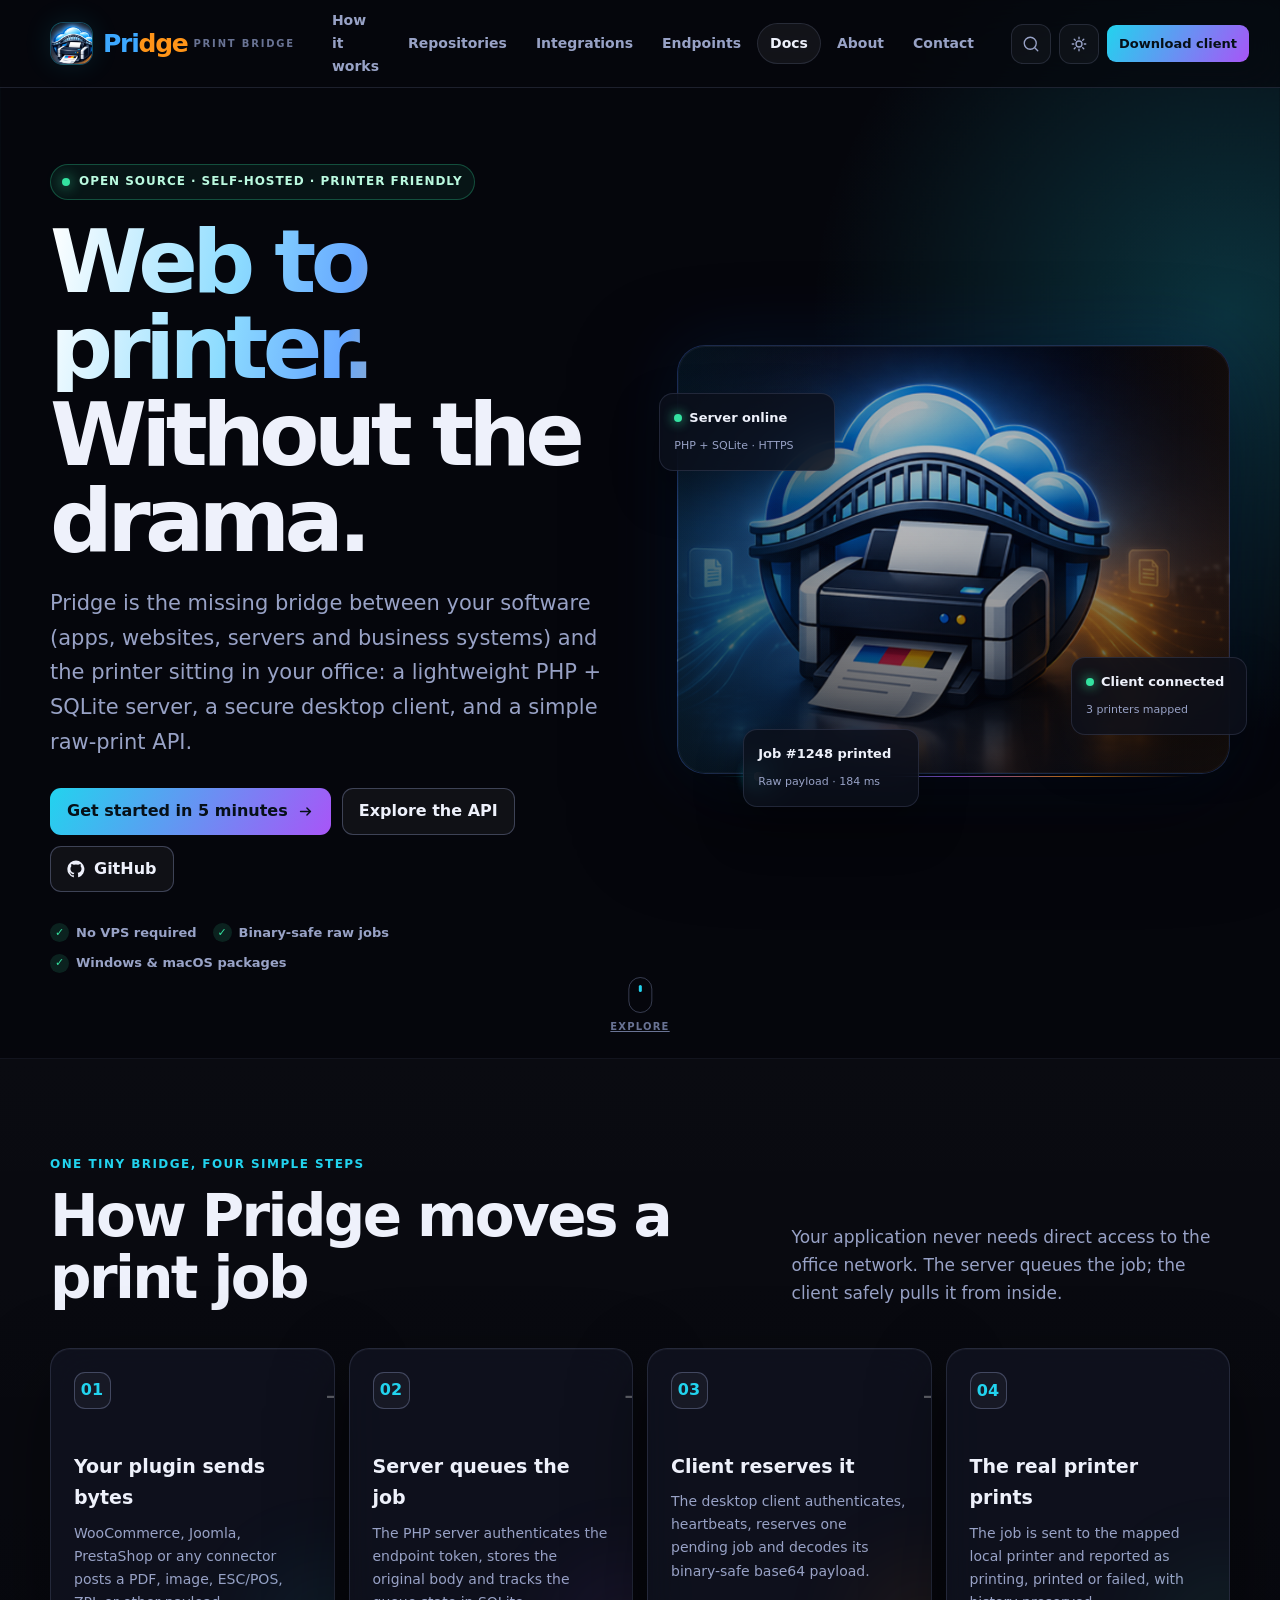
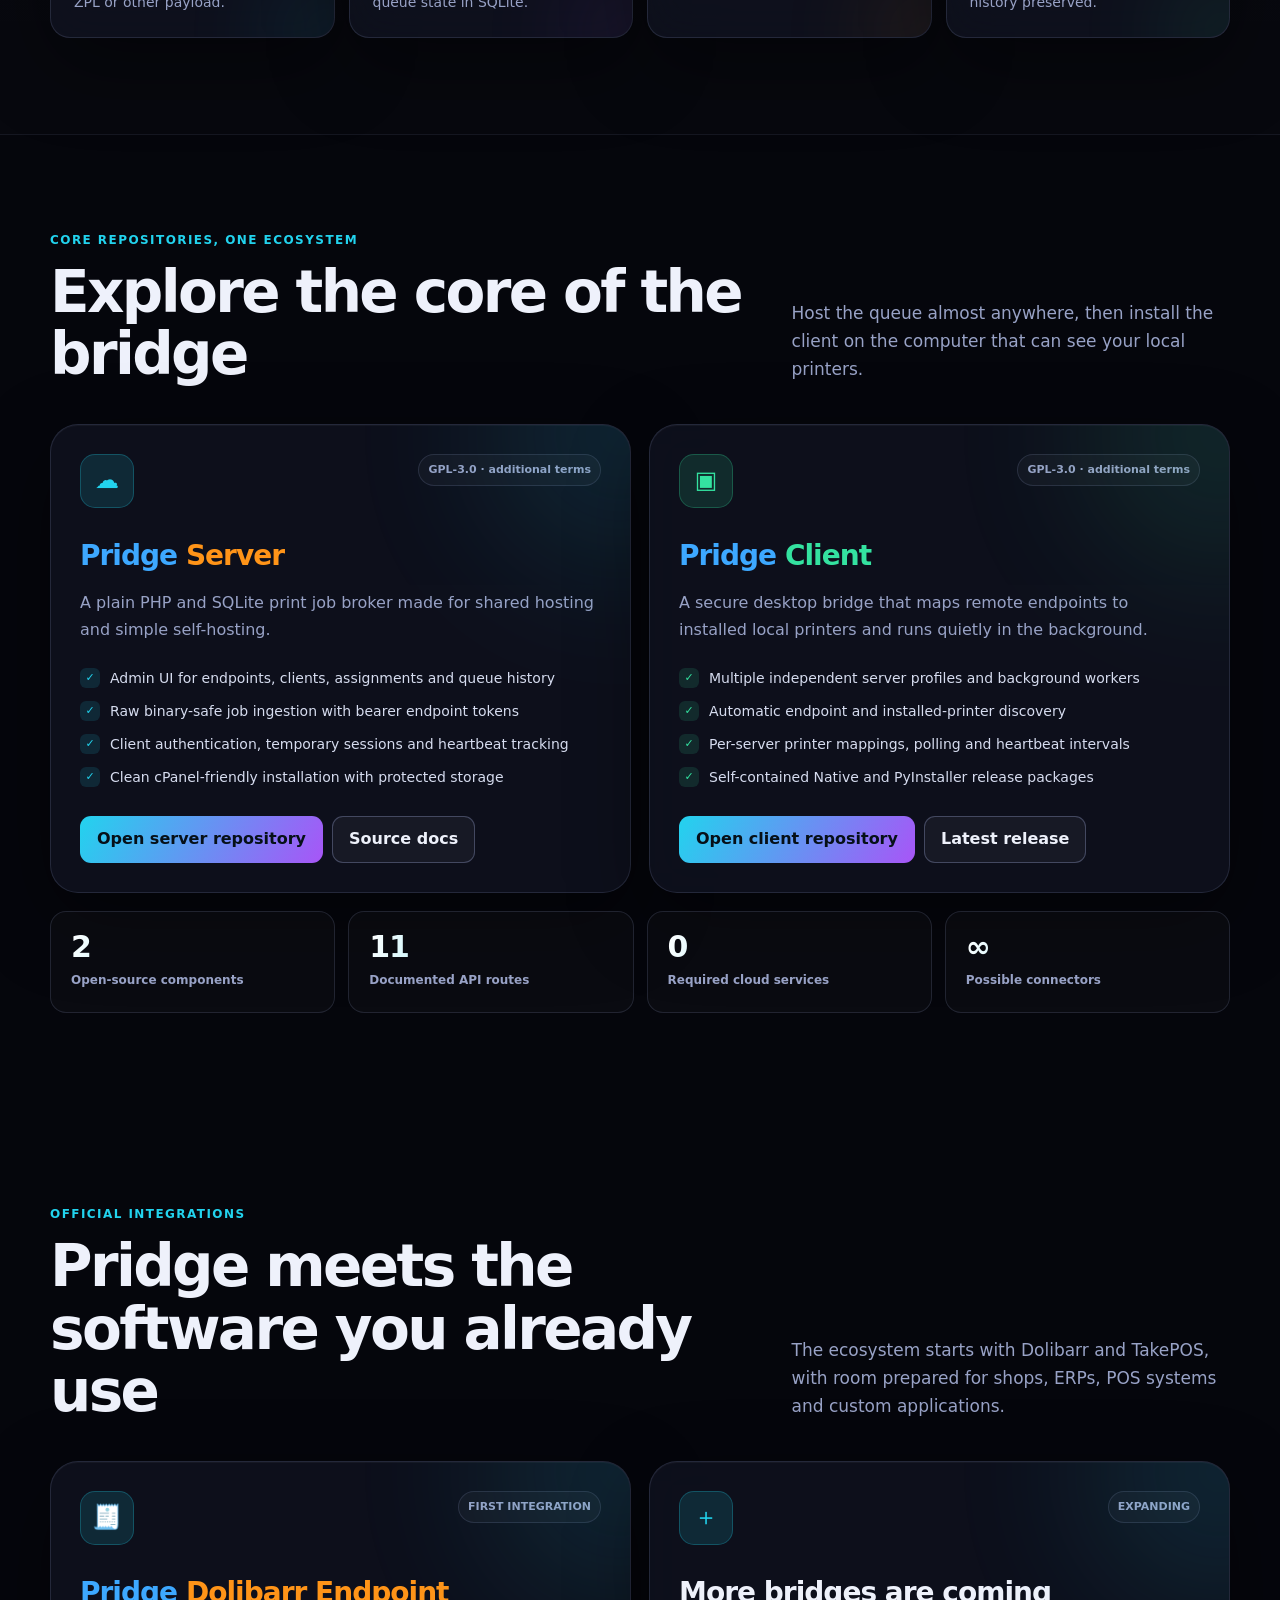
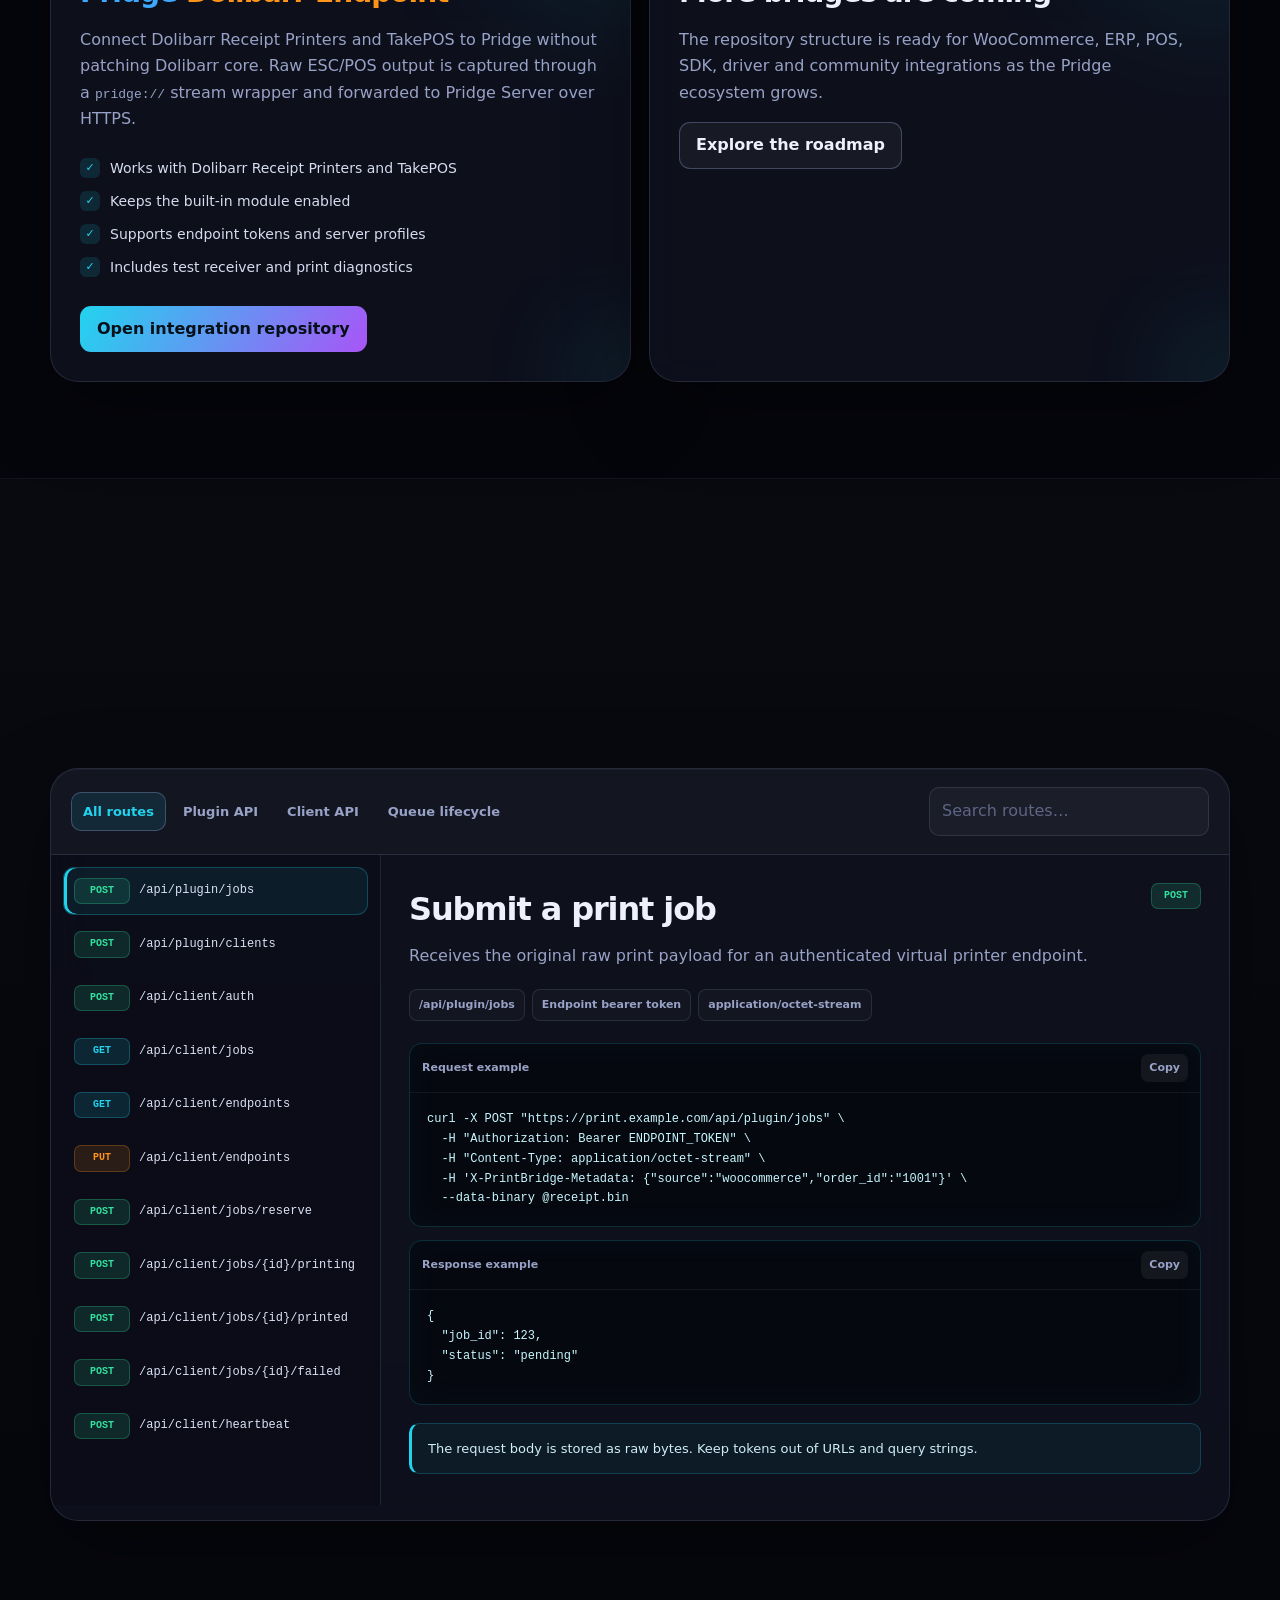
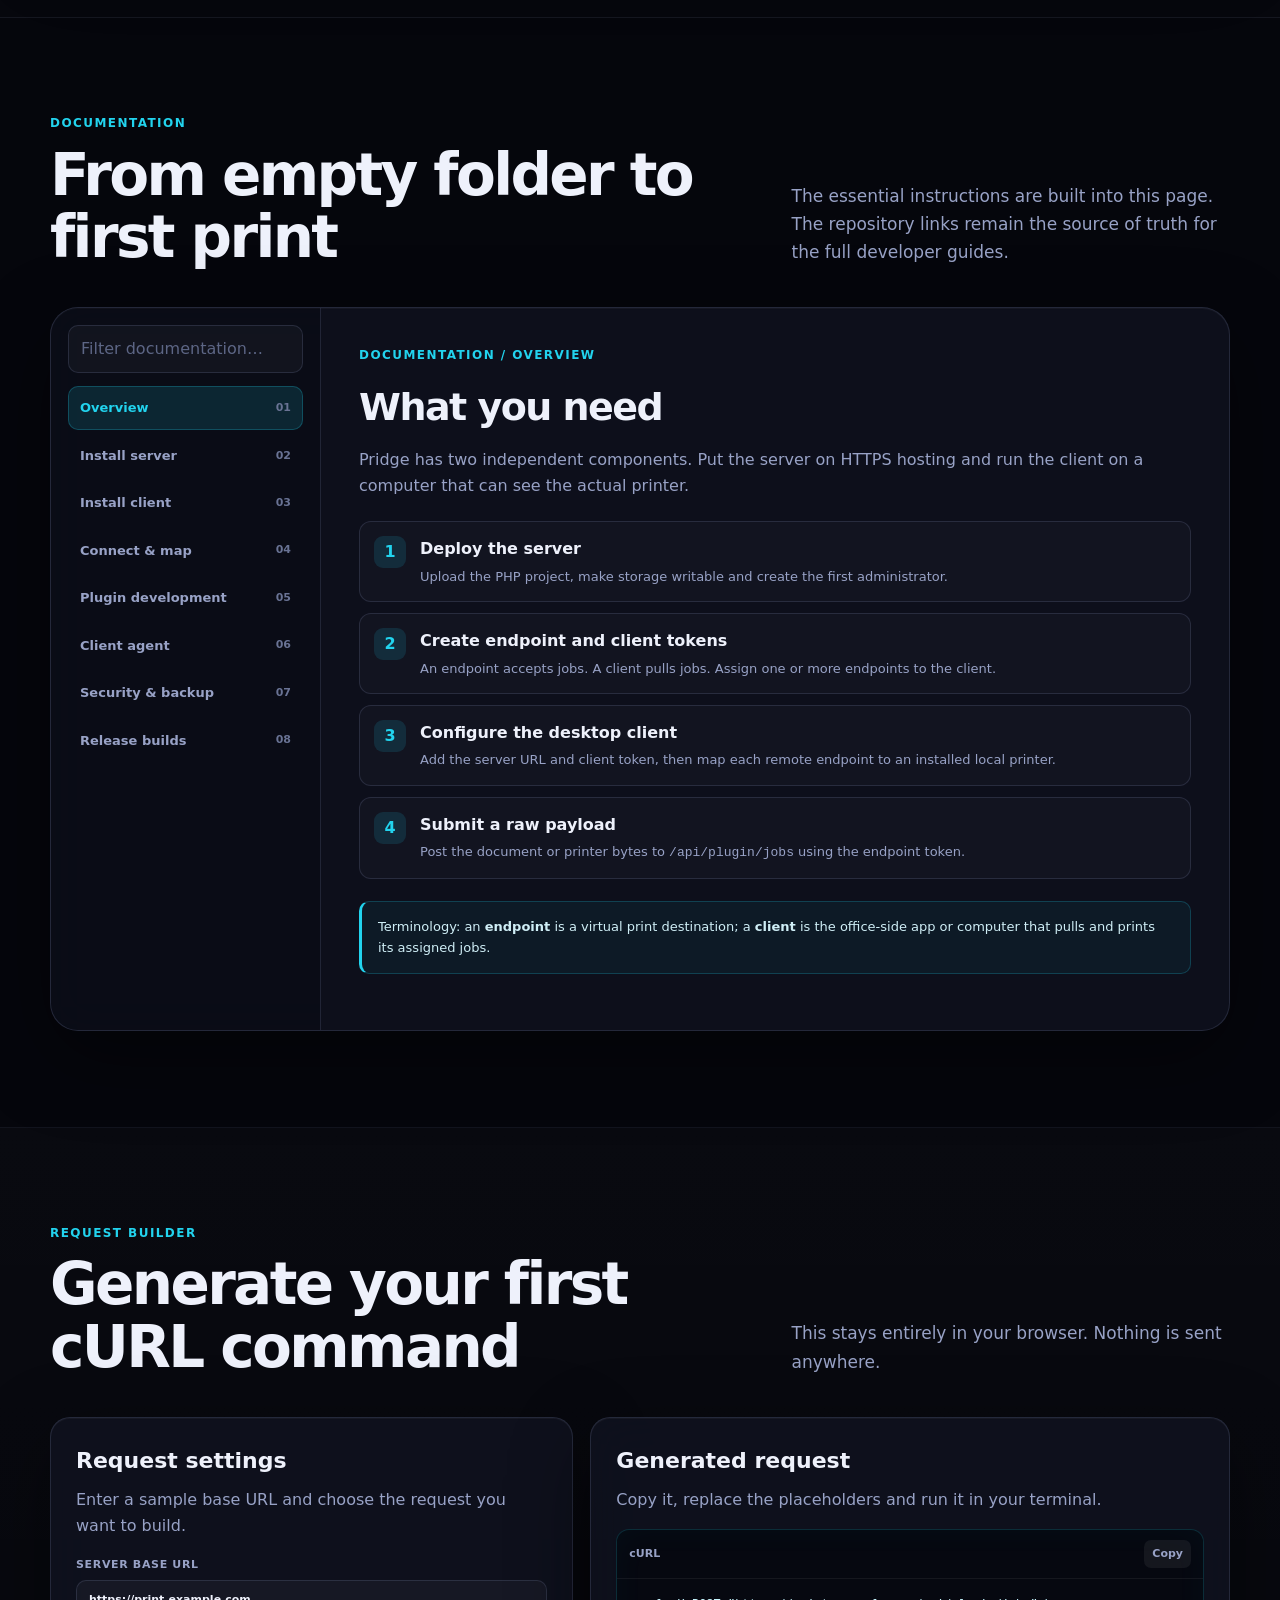
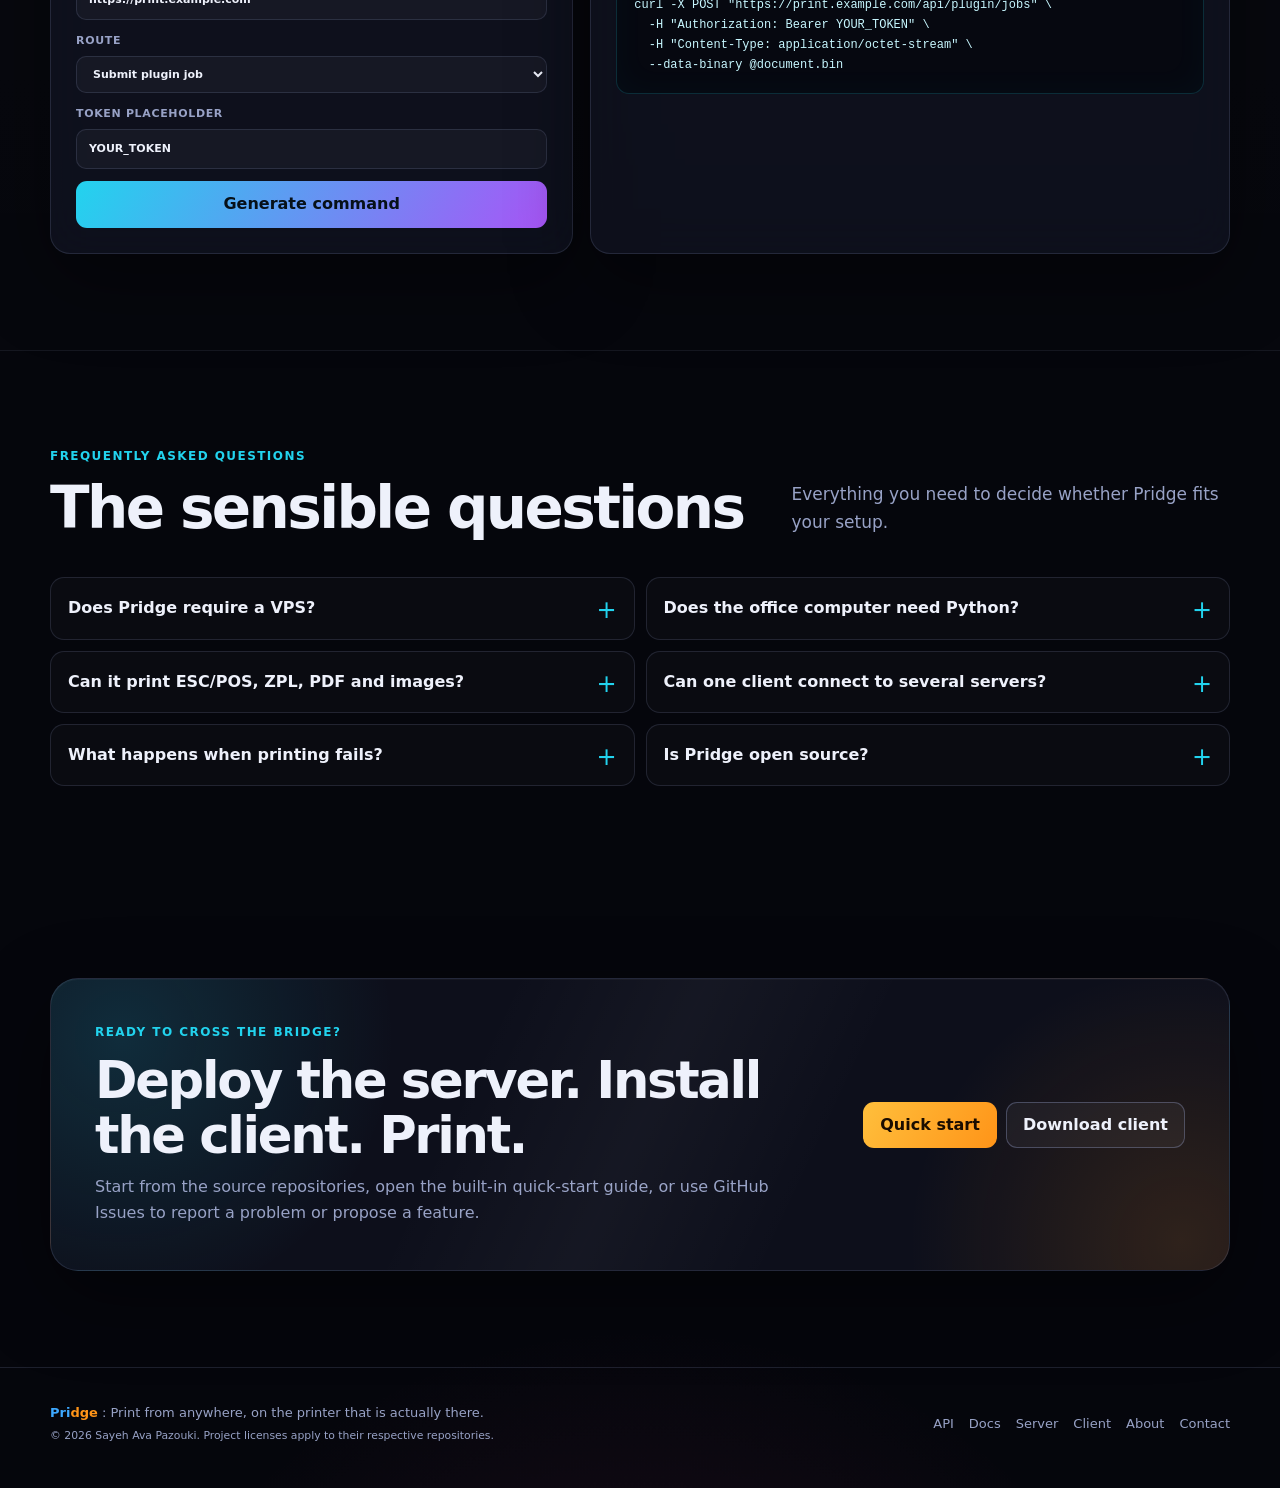
==== commit f8e74307: "fix: remove em dashes from index.html" ====
--- a/docs/index.html
+++ b/docs/index.html
@@ -8,7 +8,7 @@
   <meta name="color-scheme" content="dark">
   <meta name="robots" content="index,follow,max-image-preview:large,max-snippet:-1,max-video-preview:-1">
 
-  <title>Pridge — Open-source remote printing bridge</title>
+  <title>Pridge: Open-source remote printing bridge</title>
   <meta name="description" content="Pridge connects applications, websites, servers and business systems to real office printers through a secure, open-source print queue and desktop client.">
   <meta name="keywords" content="Pridge, PrintBridge, remote printing, print server, print client, PHP print server, SQLite print queue, raw printing, ESC/POS, open source printing">
   <meta name="author" content="Sayeh Ava Pazouki">
@@ -18,13 +18,13 @@
   <meta property="og:image" content="https://sayehava.github.io/Pridge/assets/images/HeroServer.png">
   <meta name="twitter:image" content="https://sayehava.github.io/Pridge/assets/images/HeroServer.png">
   <meta property="og:type" content="website">
-  <meta property="og:title" content="Pridge — Web to printer, without the drama">
+  <meta property="og:title" content="Pridge: Web to printer, without the drama">
   <meta property="og:description" content="A lightweight open-source bridge between your software and local printers.">
   <meta property="og:site_name" content="Pridge">
   <meta property="og:image:alt" content="Pridge open-source remote printing bridge">
   <meta property="og:locale" content="en_US">
   <meta name="twitter:card" content="summary_large_image">
-  <meta name="twitter:title" content="Pridge — Open-source remote printing bridge">
+  <meta name="twitter:title" content="Pridge: Open-source remote printing bridge">
   <meta name="twitter:description" content="Send print jobs from your applications, websites, servers and business systems to local office printers through a secure server and desktop client.">
 
   <link rel="preload" as="image" href="assets/images/HeroServer.png">
@@ -139,7 +139,7 @@
           <div class="eyebrow"><span class="eyebrow-dot"></span> Open source · self-hosted · printer friendly</div>
           <h1><span class="gradient-title">Web to printer.</span><br>Without the drama.</h1>
           <p class="hero-copy">
-            Pridge is the missing bridge between your software — apps, websites, servers and business systems —
+            Pridge is the missing bridge between your software (apps, websites, servers and business systems)
             and the printer sitting in your office: a lightweight PHP + SQLite server, a secure desktop client,
             and a simple raw-print API.
           </p>
@@ -225,7 +225,7 @@
           <article class="arch-card glass reveal">
             <span class="arch-number">04</span>
             <h3>The real printer prints</h3>
-            <p>The job is sent to the mapped local printer and reported as printing, printed or failed—with history preserved.</p>
+            <p>The job is sent to the mapped local printer and reported as printing, printed or failed, with history preserved.</p>
             <span class="arch-glow"></span>
           </article>
         </div>
@@ -630,8 +630,8 @@
               <h3>Native and PyInstaller release builds</h3>
               <p>The client repository defines two independent packaged release targets:</p>
               <ul>
-                <li><strong>Native</strong> — Nuitka standalone compilation</li>
-                <li><strong>PyInstaller</strong> — PyInstaller onedir application bundles</li>
+                <li><strong>Native</strong>: Nuitka standalone compilation</li>
+                <li><strong>PyInstaller</strong>: PyInstaller onedir application bundles</li>
               </ul>
               <p>Both include Python, runtime dependencies, pywebview files, frontend HTML/CSS/JavaScript, icons, assets, the license and additional terms. End users do not install Python.</p>
               <div class="code-panel"><div class="code-head"><span>Local build commands</span><button class="copy-code" type="button" data-copy-target="buildCode">Copy</button></div><pre id="buildCode"># Windows PowerShell
@@ -754,7 +754,7 @@
     <div class="container footer-grid">
       <div>
         <strong><span class="word-pri">Pri</span><span class="word-dge">dge</span></strong>
-        <span> — Print from anywhere, on the printer that is actually there.</span><br>
+        <span>: Print from anywhere, on the printer that is actually there.</span><br>
         <small>© 2026 Sayeh Ava Pazouki. Project licenses apply to their respective repositories.</small>
       </div>
       <div class="footer-links">
@@ -802,7 +802,7 @@
     </div>
     <div class="modal-body">
       <p>Pridge began as PrintBridge: a practical way to move print jobs from hosted applications to printers located behind an office network, without port forwarding or heavyweight infrastructure.</p>
-      <p>The server intentionally stays small—plain PHP and SQLite—while the desktop client handles local printer discovery, endpoint mapping, background polling and raw output.</p>
+      <p>The server intentionally stays small (plain PHP and SQLite) while the desktop client handles local printer discovery, endpoint mapping, background polling and raw output.</p>
       <div class="stats" style="grid-template-columns:repeat(2,1fr)">
         <div class="stat"><strong>PHP</strong><span>Shared-hosting server</span></div>
         <div class="stat"><strong>Desktop</strong><span>Local print bridge</span></div>
--- a/docs/assets/css/pridge.css
+++ b/docs/assets/css/pridge.css
@@ -1405,9 +1405,9 @@
       .hero-visual { min-height: 400px; }
       .float-a { left: 8px; }
       .float-b { right: 8px; }
-      .repo-grid, .faq-grid, .try-grid { grid-template-columns: 1fr; }
+      .repo-grid, .faq-grid, .try-grid { grid-template-columns: minmax(0, 1fr); }
       .stats { grid-template-columns: repeat(2, 1fr); }
-      .api-grid { grid-template-columns: 1fr; }
+      .api-grid { grid-template-columns: minmax(0, 1fr); }
       .endpoint-list {
         display: flex;
         overflow-x: auto;
@@ -1418,7 +1418,7 @@
         min-width: 245px;
         margin: 0 5px 0 0;
       }
-      .docs-shell { grid-template-columns: 1fr; }
+      .docs-shell { grid-template-columns: minmax(0, 1fr); }
       .docs-side { border-right: 0; border-bottom: 1px solid var(--line); }
       .docs-nav { grid-template-columns: repeat(2, minmax(0,1fr)); }
       .cta-card { grid-template-columns: 1fr; padding: 32px; }
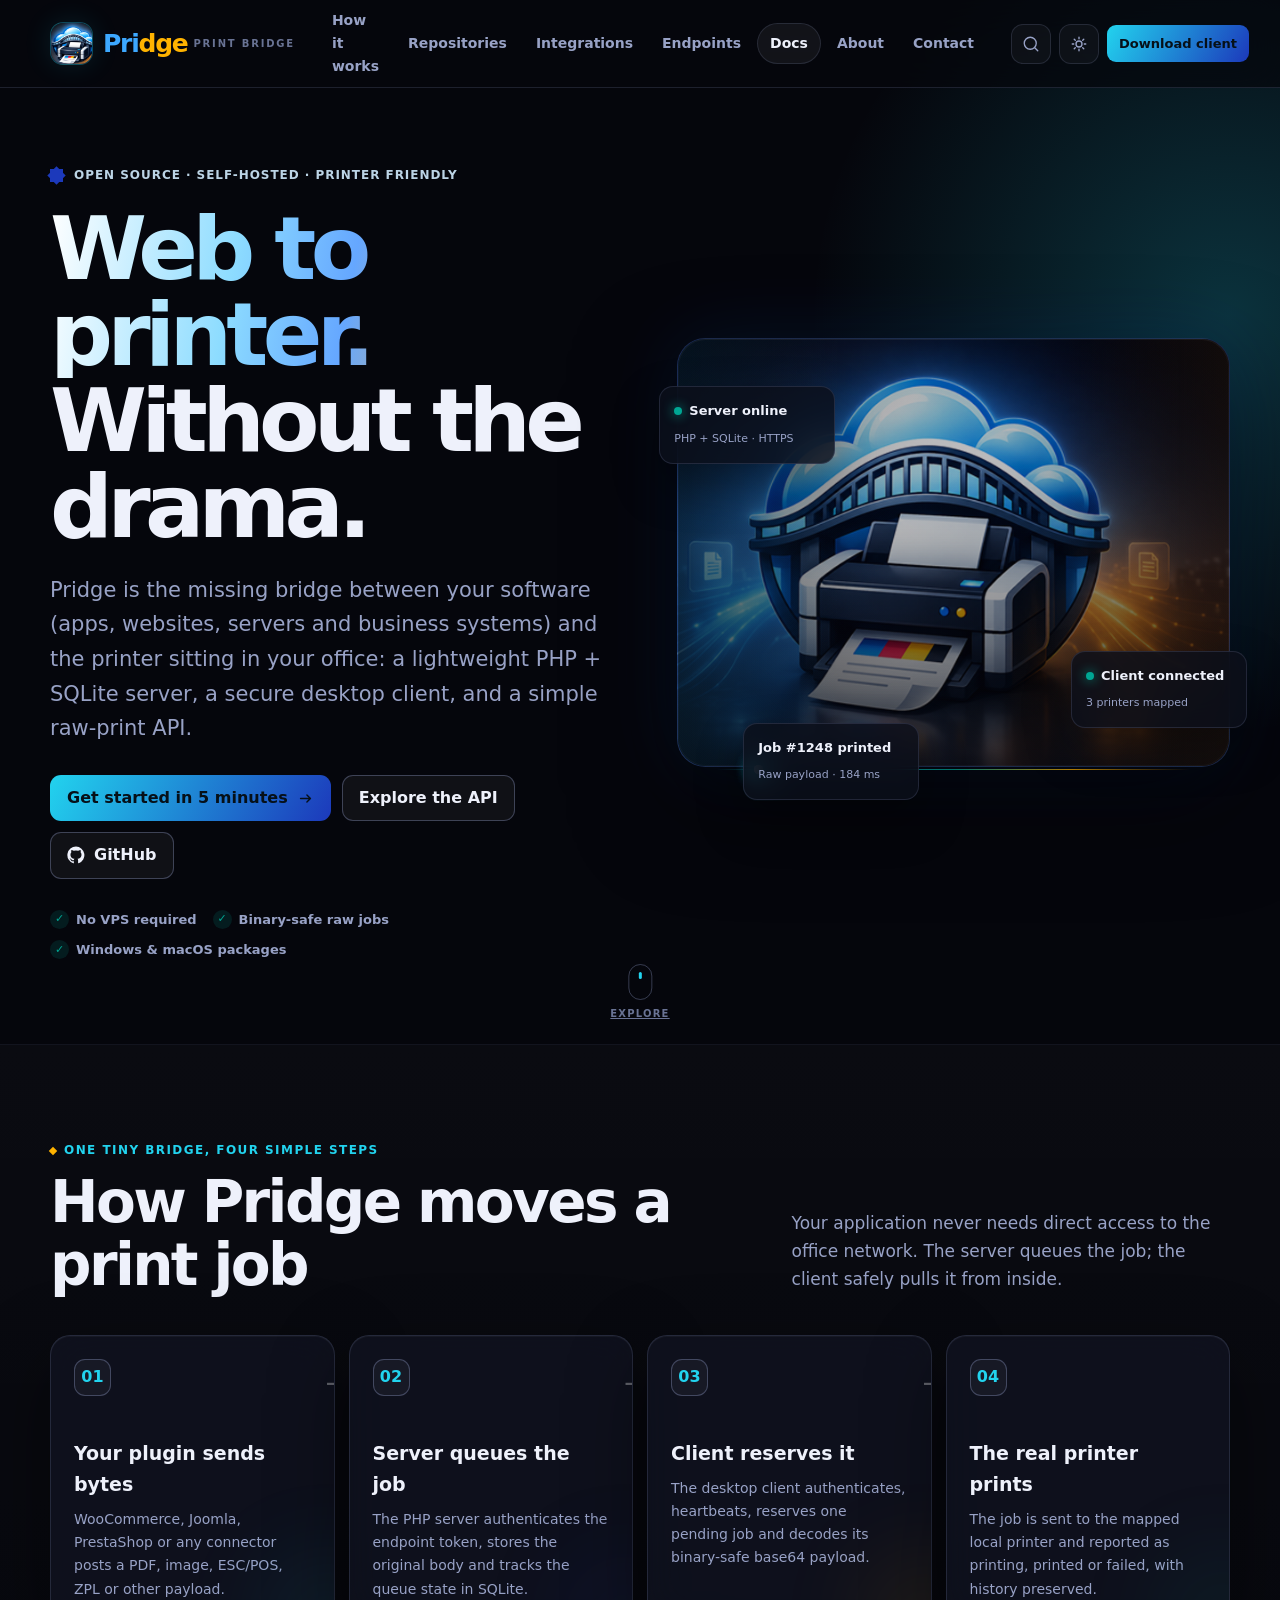
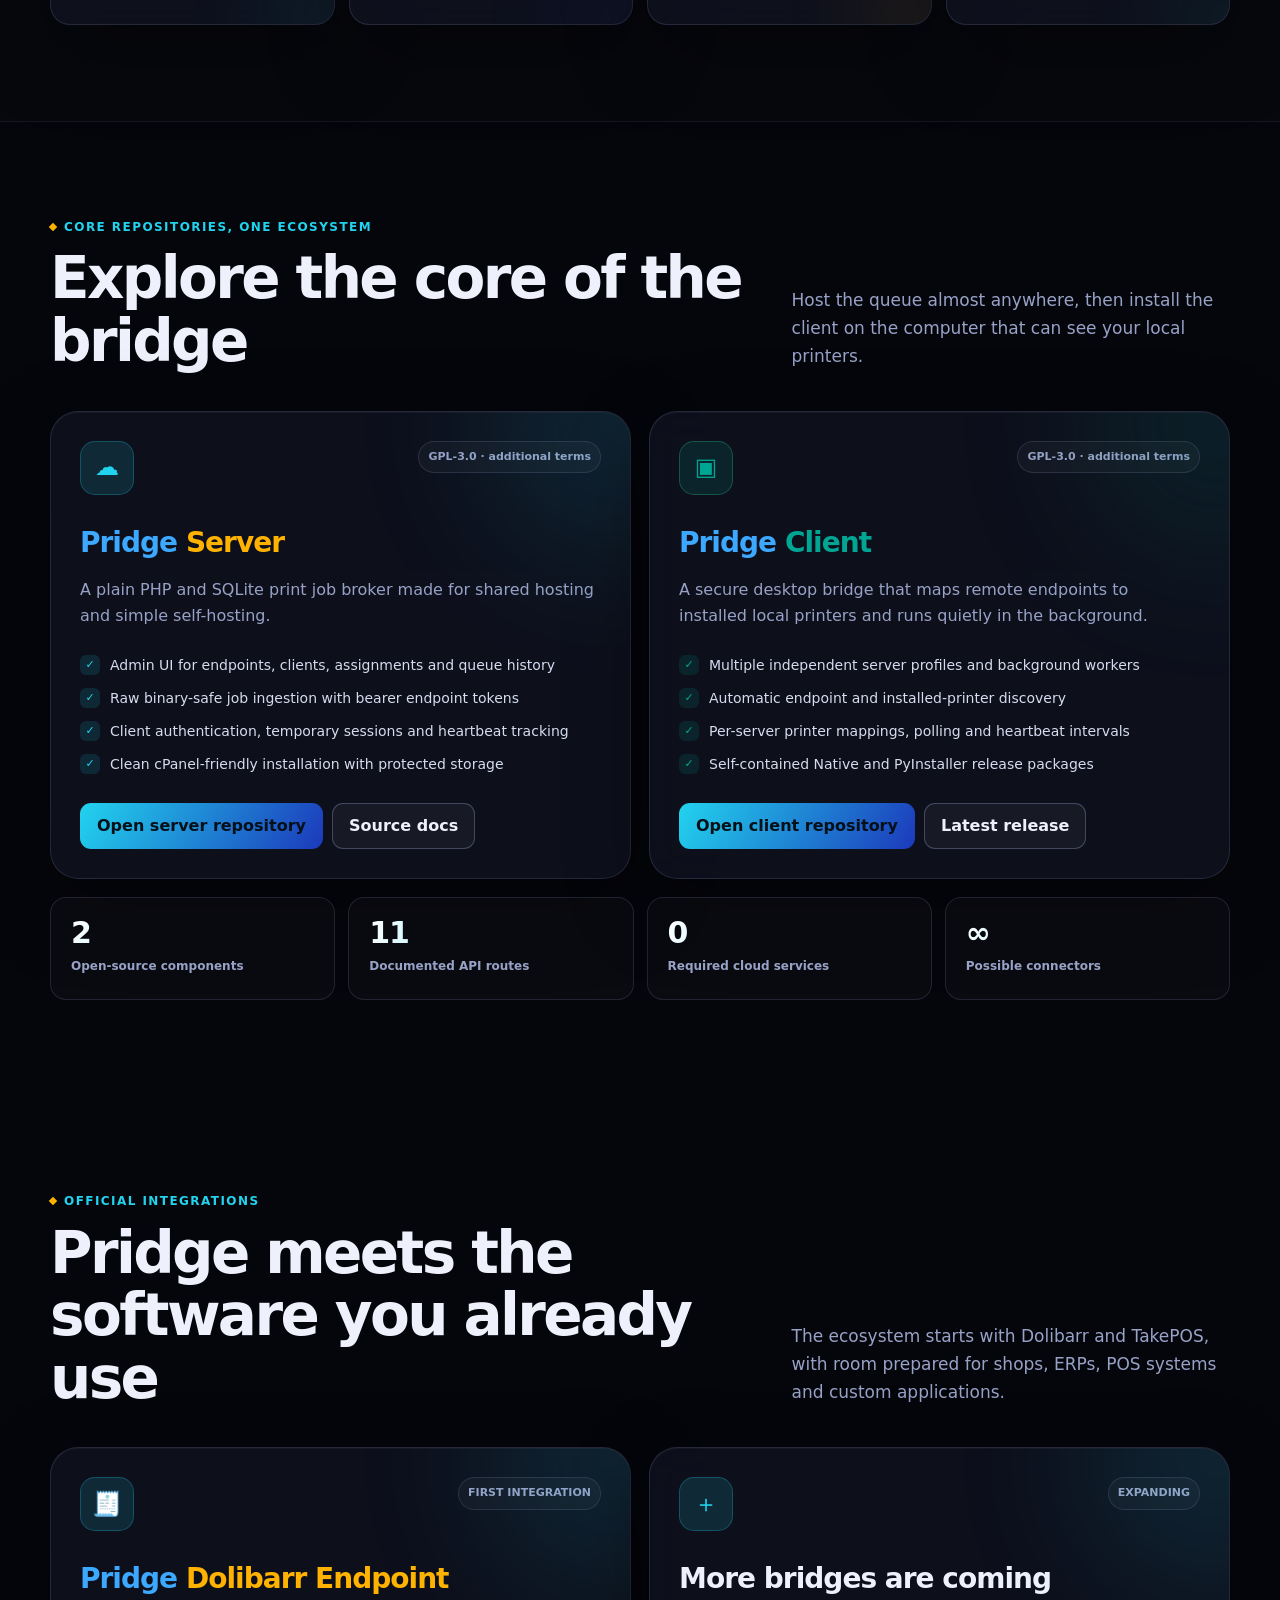
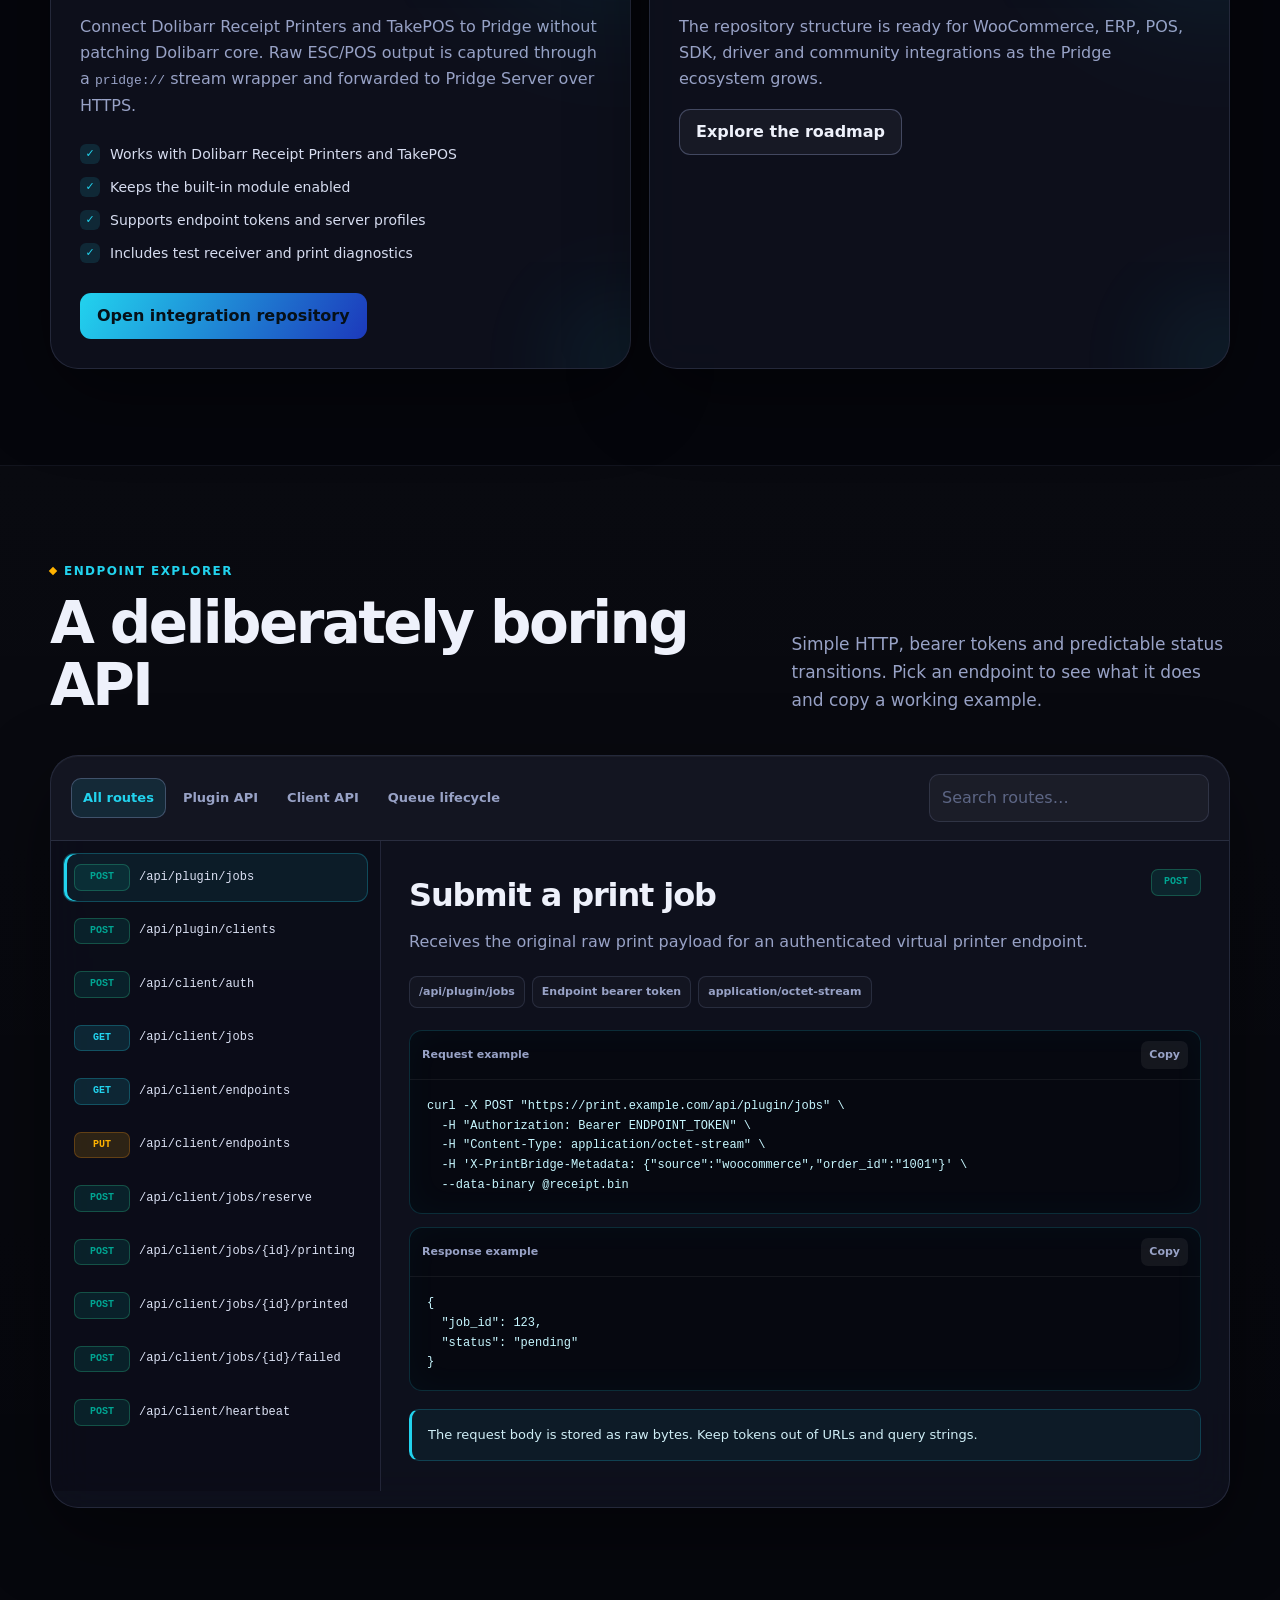
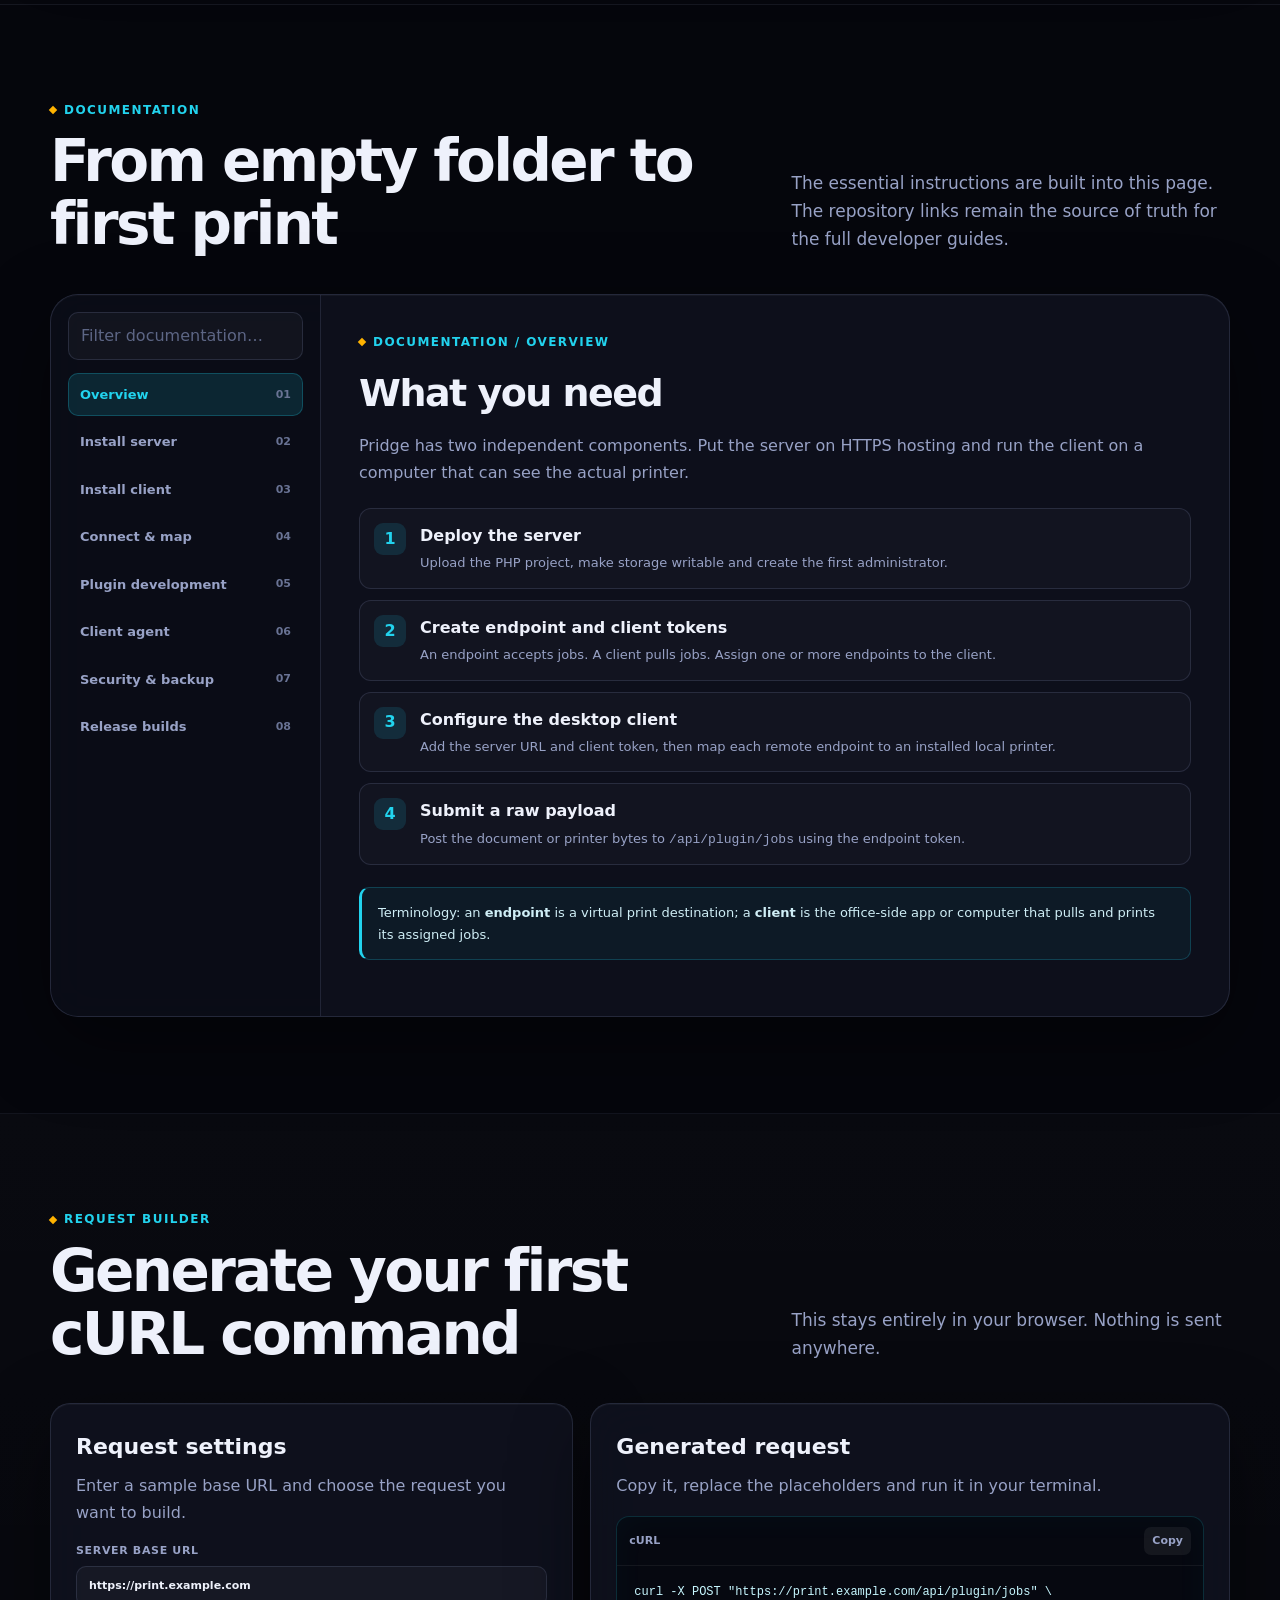
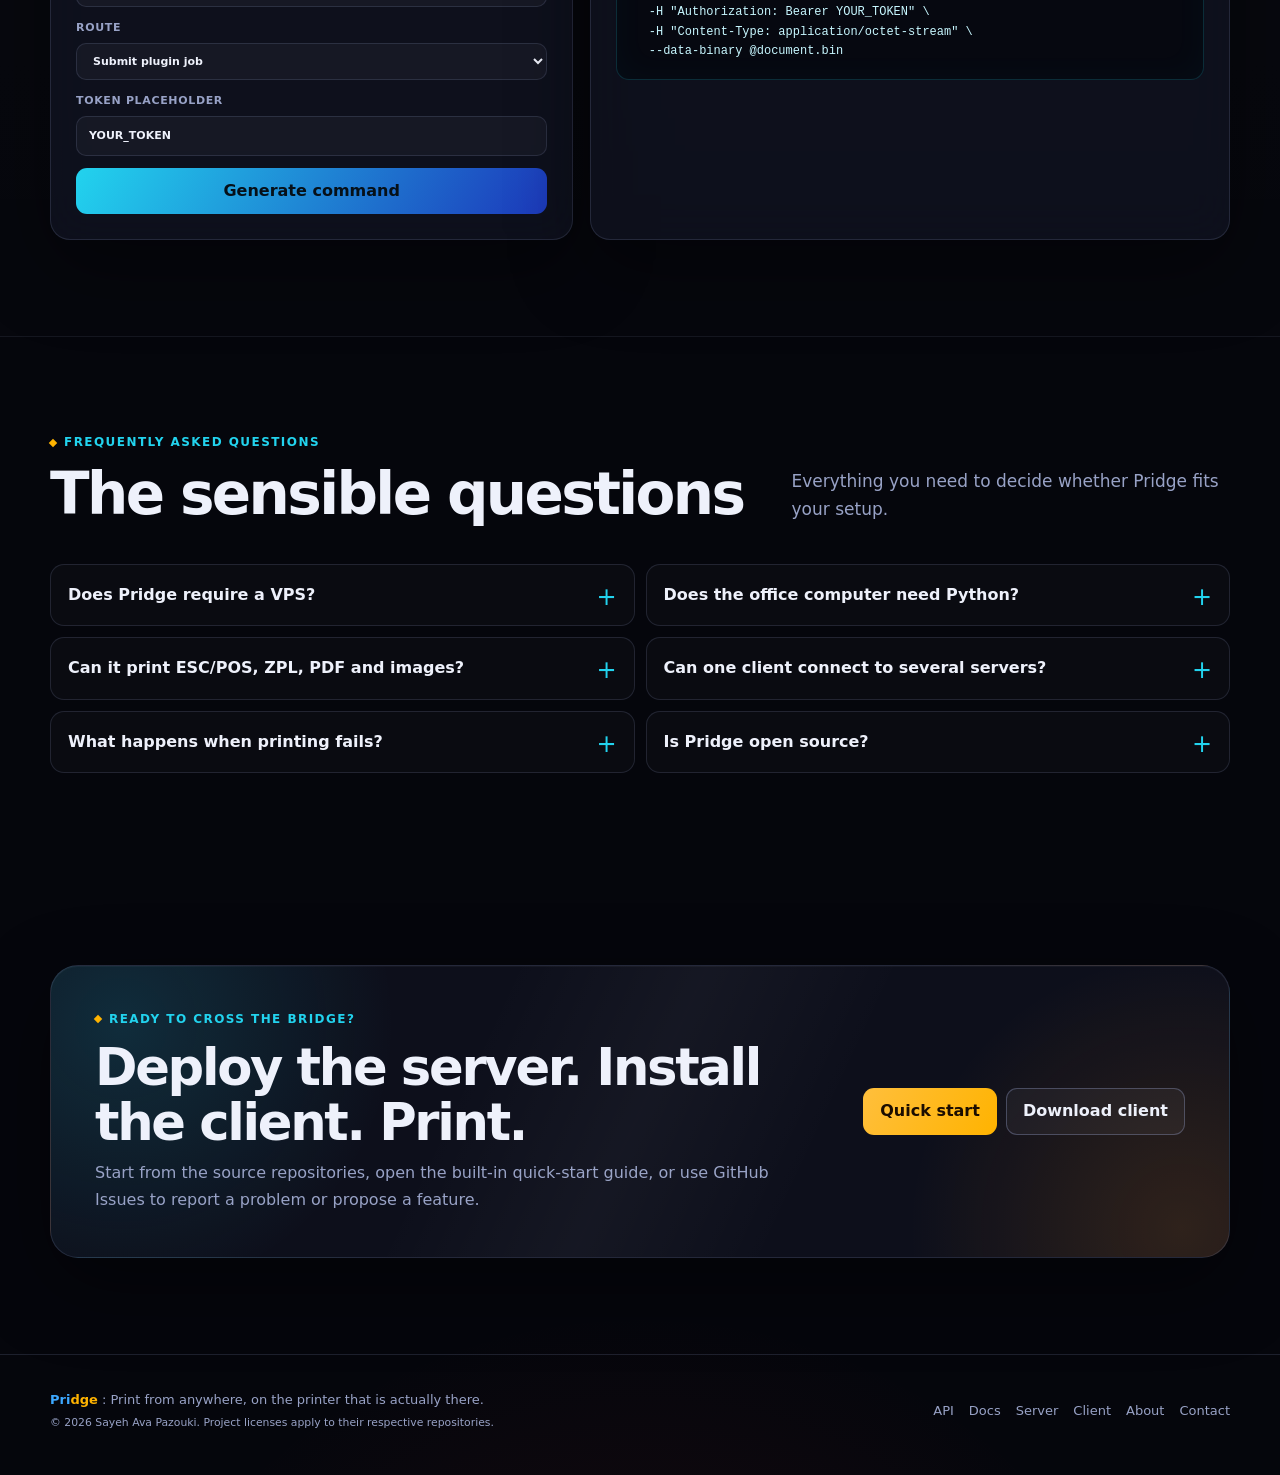
==== commit 5bf65bd0: "style: extract palette into colors.css, replace purple/pink with Persian colors Move all color token" ====
--- a/docs/index.html
+++ b/docs/index.html
@@ -84,6 +84,7 @@
     ]
   }
   </script>
+  <link rel="stylesheet" href="assets/css/colors.css">
   <link rel="stylesheet" href="assets/css/pridge.css">
 
 </head>
@@ -136,7 +137,7 @@
     <section class="hero" id="home">
       <div class="container hero-layout">
         <div class="hero-content">
-          <div class="eyebrow"><span class="eyebrow-dot"></span> Open source · self-hosted · printer friendly</div>
+          <div class="motif-tag"><span class="motif-star" aria-hidden="true"></span> Open source · Self-hosted · Printer friendly</div>
           <h1><span class="gradient-title">Web to printer.</span><br>Without the drama.</h1>
           <p class="hero-copy">
             Pridge is the missing bridge between your software (apps, websites, servers and business systems)
--- a/docs/assets/css/colors.css
+++ b/docs/assets/css/colors.css
@@ -0,0 +1,71 @@
+/*
+  Pridge color palette.
+
+  Every color pridge.css draws on lives here. Re-theme the whole site by
+  editing the tokens below; component styles never hardcode a hex value.
+
+  Brand family: Pridge Blue (existing brand accent) plus a curated
+  Persian jewel-tone scale (Persian Blue, Persian Red, Persian Green,
+  Amber), inspired by:
+    https://github.com/alijsh/persian-colors/blob/master/persian-colors.css
+    https://www.color-hex.com/color-palette/372
+*/
+:root {
+  /* Neutrals (dark theme) */
+  --bg: #05060c;
+  --bg-2: #090b14;
+  --panel: rgba(19, 22, 36, .67);
+  --panel-solid: #111420;
+  --panel-hover: rgba(31, 35, 54, .83);
+  --line: rgba(158, 170, 219, .16);
+  --line-strong: rgba(158, 170, 219, .32);
+  --text: #eef1fb;
+  --muted: #98a2c6;
+  --muted-2: #697394;
+  --shadow: 0 26px 80px rgba(0, 0, 0, .42);
+
+  /* Pridge Blue - the existing brand accent, two working shades */
+  --pridge-blue: #22d3ee;
+  --pridge-blue-deep: #2387ff;
+
+  /* Persian Blue - persian-blue-vivid / persian-blue-strong */
+  --persian-blue: #1c39bb;
+  --persian-blue-deep: #0067a5;
+  --persian-blue-pale: #bcd4e6;
+
+  /* Persian Red - persian-red-vivid */
+  --persian-red: #cc3333;
+
+  /* Persian Green - persian-green-brilliant-bluish / moderate-bluish */
+  --persian-green: #00a693;
+  --persian-green-deep: #317873;
+
+  /* Amber */
+  --amber: #ffb300;
+  --amber-deep: #f38400;
+
+  /* Soft translucent tints, used for badges/glows/hover fills */
+  --pridge-blue-soft: rgba(34, 211, 238, .13);
+  --pridge-blue-deep-soft: rgba(35, 135, 255, .13);
+  --persian-blue-soft: rgba(28, 57, 187, .18);
+  --persian-red-soft: rgba(204, 51, 51, .13);
+  --persian-green-soft: rgba(0, 166, 147, .14);
+  --amber-soft: rgba(255, 179, 0, .14);
+
+  /*
+    Semantic aliases consumed throughout pridge.css.
+    Re-point these to swap where a brand color is used
+    without touching component styles.
+  */
+  --blue: var(--pridge-blue);
+  --blue-2: var(--pridge-blue-deep);
+  --green: var(--persian-green);
+  --orange: var(--amber);
+  --yellow: var(--amber);
+  --red: var(--persian-red);
+
+  --blue-soft: var(--pridge-blue-soft);
+  --orange-soft: var(--amber-soft);
+  --green-soft: var(--persian-green-soft);
+  --red-soft: var(--persian-red-soft);
+}
--- a/docs/assets/css/pridge.css
+++ b/docs/assets/css/pridge.css
@@ -1,27 +1,5 @@
 :root {
-      --bg: #05060c;
-      --bg-2: #090b14;
-      --panel: rgba(19, 22, 36, .67);
-      --panel-solid: #111420;
-      --panel-hover: rgba(31, 35, 54, .83);
-      --line: rgba(158, 170, 219, .16);
-      --line-strong: rgba(158, 170, 219, .32);
-      --text: #eef1fb;
-      --muted: #98a2c6;
-      --muted-2: #697394;
-      --blue: #22d3ee;
-      --blue-2: #2387ff;
-      --purple: #a855f7;
-      --pink: #ec4899;
-      --orange: #ff9418;
-      --green: #34e2a0;
-      --yellow: #fbbf24;
-      --red: #ff5d7a;
-      --blue-soft: rgba(34, 211, 238, .13);
-      --orange-soft: rgba(255, 148, 24, .13);
-      --green-soft: rgba(52, 226, 160, .13);
-      --red-soft: rgba(255, 93, 122, .13);
-      --shadow: 0 26px 80px rgba(0, 0, 0, .42);
+      /* Color tokens now live in colors.css, loaded before this file. */
       --radius-xl: 28px;
       --radius-lg: 20px;
       --radius-md: 14px;
@@ -43,9 +21,9 @@
       min-height: 100vh;
       overflow-x: hidden;
       background:
-        radial-gradient(820px circle at 8% -8%, rgba(139, 92, 246, .25), transparent 62%),
+        radial-gradient(820px circle at 8% -8%, rgba(28, 57, 187, .25), transparent 62%),
         radial-gradient(720px circle at 96% 4%, rgba(34, 211, 238, .22), transparent 58%),
-        radial-gradient(900px circle at 50% 105%, rgba(236, 72, 153, .13), transparent 62%),
+        radial-gradient(900px circle at 50% 105%, rgba(204, 51, 51, .13), transparent 62%),
         var(--bg);
       color: var(--text);
       font-family: Inter, ui-sans-serif, system-ui, -apple-system, BlinkMacSystemFont, "Segoe UI", sans-serif;
@@ -65,7 +43,7 @@
     ::-webkit-scrollbar-track { background: transparent; }
     ::-webkit-scrollbar-thumb {
       border-radius: 999px;
-      background: linear-gradient(180deg, var(--blue), var(--purple));
+      background: linear-gradient(180deg, var(--blue), var(--persian-blue));
     }
 
     a { color: inherit; }
@@ -96,16 +74,17 @@
       opacity: .46;
     }
 
+    /* Diagonal lattice nods to Persian girih tilework instead of a plain graph-paper grid. */
     .grid-overlay {
       position: fixed;
       inset: 0;
       z-index: -3;
       pointer-events: none;
-      opacity: .20;
+      opacity: .22;
       background-image:
-        linear-gradient(rgba(255,255,255,.022) 1px, transparent 1px),
-        linear-gradient(90deg, rgba(255,255,255,.022) 1px, transparent 1px);
-      background-size: 42px 42px;
+        linear-gradient(45deg, rgba(28,57,187,.06) 1px, transparent 1px),
+        linear-gradient(-45deg, rgba(28,57,187,.06) 1px, transparent 1px);
+      background-size: 46px 46px;
       mask-image: linear-gradient(to bottom, #000, transparent 88%);
     }
 
@@ -118,7 +97,7 @@
       opacity: .2;
       animation: orbFloat 18s ease-in-out infinite alternate;
     }
-    .orb-a { width: 340px; height: 340px; left: -150px; top: 28%; background: var(--purple); }
+    .orb-a { width: 340px; height: 340px; left: -150px; top: 28%; background: var(--persian-blue); }
     .orb-b { width: 280px; height: 280px; right: -120px; top: 44%; background: var(--blue); animation-delay: -7s; }
     .orb-c { width: 260px; height: 260px; left: 42%; bottom: -170px; background: var(--orange); animation-delay: -12s; }
 
@@ -214,7 +193,7 @@
       border-radius: 13px;
       background:
         radial-gradient(circle at 35% 25%, rgba(255,255,255,.23), transparent 34%),
-        linear-gradient(145deg, rgba(34, 211, 238, .15), rgba(168, 85, 247, .13));
+        linear-gradient(145deg, rgba(34, 211, 238, .15), rgba(28, 57, 187, .13));
       box-shadow: 0 0 28px rgba(34, 211, 238, .12);
     }
     .brand-icon img {
@@ -307,7 +286,7 @@
       padding: 10px 17px;
       border: 0;
       border-radius: 11px;
-      background: linear-gradient(120deg, var(--blue), var(--purple));
+      background: linear-gradient(120deg, var(--blue), var(--persian-blue));
       color: #061018;
       cursor: pointer;
       font-weight: 850;
@@ -385,29 +364,37 @@
       gap: 52px;
     }
 
-    .eyebrow {
+    /* Persian eight-point star (two overlaid squares) stands in for a generic pill badge. */
+    .motif-tag {
       width: fit-content;
       display: inline-flex;
       align-items: center;
-      gap: 9px;
-      margin-bottom: 19px;
-      padding: 7px 11px;
-      border: 1px solid rgba(52, 226, 160, .28);
-      border-radius: 999px;
-      background: rgba(52, 226, 160, .07);
-      color: #baf9df;
+      gap: 11px;
+      margin-bottom: 20px;
+      color: var(--persian-blue-pale);
       font-size: 12px;
       font-weight: 800;
       letter-spacing: .08em;
       text-transform: uppercase;
     }
-    .eyebrow-dot {
-      width: 8px;
-      height: 8px;
-      border-radius: 50%;
-      background: var(--green);
-      box-shadow: 0 0 14px var(--green);
-      animation: pulse 1.8s ease-in-out infinite;
+    .motif-star {
+      position: relative;
+      width: 13px;
+      height: 13px;
+      flex: none;
+      animation: motifGlow 2.6s ease-in-out infinite;
+    }
+    .motif-star::before,
+    .motif-star::after {
+      content: "";
+      position: absolute;
+      inset: 0;
+      background: var(--persian-blue);
+    }
+    .motif-star::after { transform: rotate(45deg); }
+    @keyframes motifGlow {
+      0%, 100% { filter: drop-shadow(0 0 3px rgba(255,179,0,.4)); }
+      50% { filter: drop-shadow(0 0 8px rgba(255,179,0,.75)); }
     }
 
     h1, h2, h3, p { margin-top: 0; }
@@ -538,7 +525,7 @@
       bottom: 42px;
       z-index: 2;
       height: 1px;
-      background: linear-gradient(90deg, transparent, rgba(34,211,238,.6), rgba(168,85,247,.7), rgba(255,148,24,.7), transparent);
+      background: linear-gradient(90deg, transparent, rgba(34,211,238,.6), rgba(0,166,147,.7), rgba(255,179,0,.7), transparent);
     }
     .packet-line i {
       position: absolute;
@@ -612,6 +599,16 @@
       font-weight: 850;
       letter-spacing: .12em;
       text-transform: uppercase;
+    }
+    .kicker::before {
+      content: "";
+      display: inline-block;
+      width: 6px;
+      height: 6px;
+      margin-right: 8px;
+      background: var(--amber);
+      transform: rotate(45deg);
+      vertical-align: middle;
     }
     h2 {
       margin-bottom: 0;
@@ -679,7 +676,7 @@
       filter: blur(52px);
       opacity: .12;
     }
-    .arch-card:nth-child(2) .arch-glow { background: var(--purple); }
+    .arch-card:nth-child(2) .arch-glow { background: var(--persian-blue); }
     .arch-card:nth-child(3) .arch-glow { background: var(--orange); }
     .arch-card:nth-child(4) .arch-glow { background: var(--green); }
 
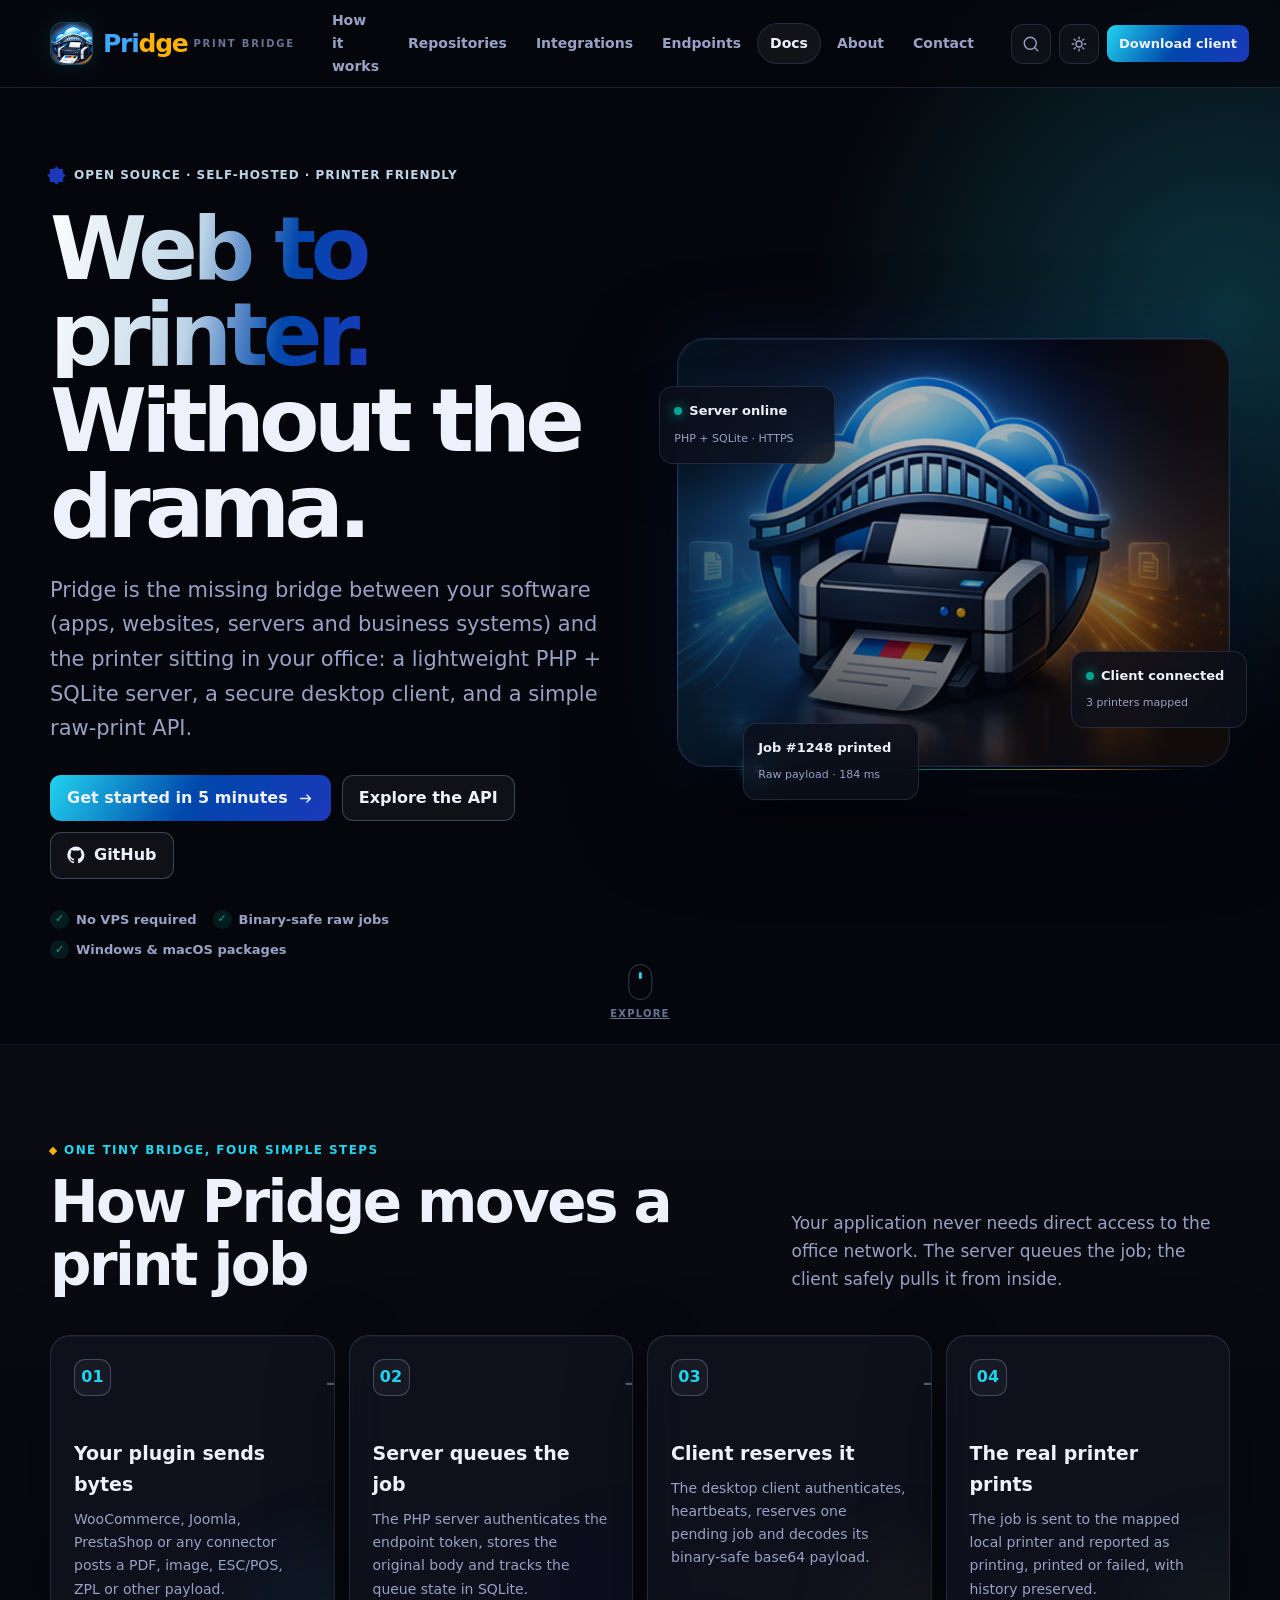
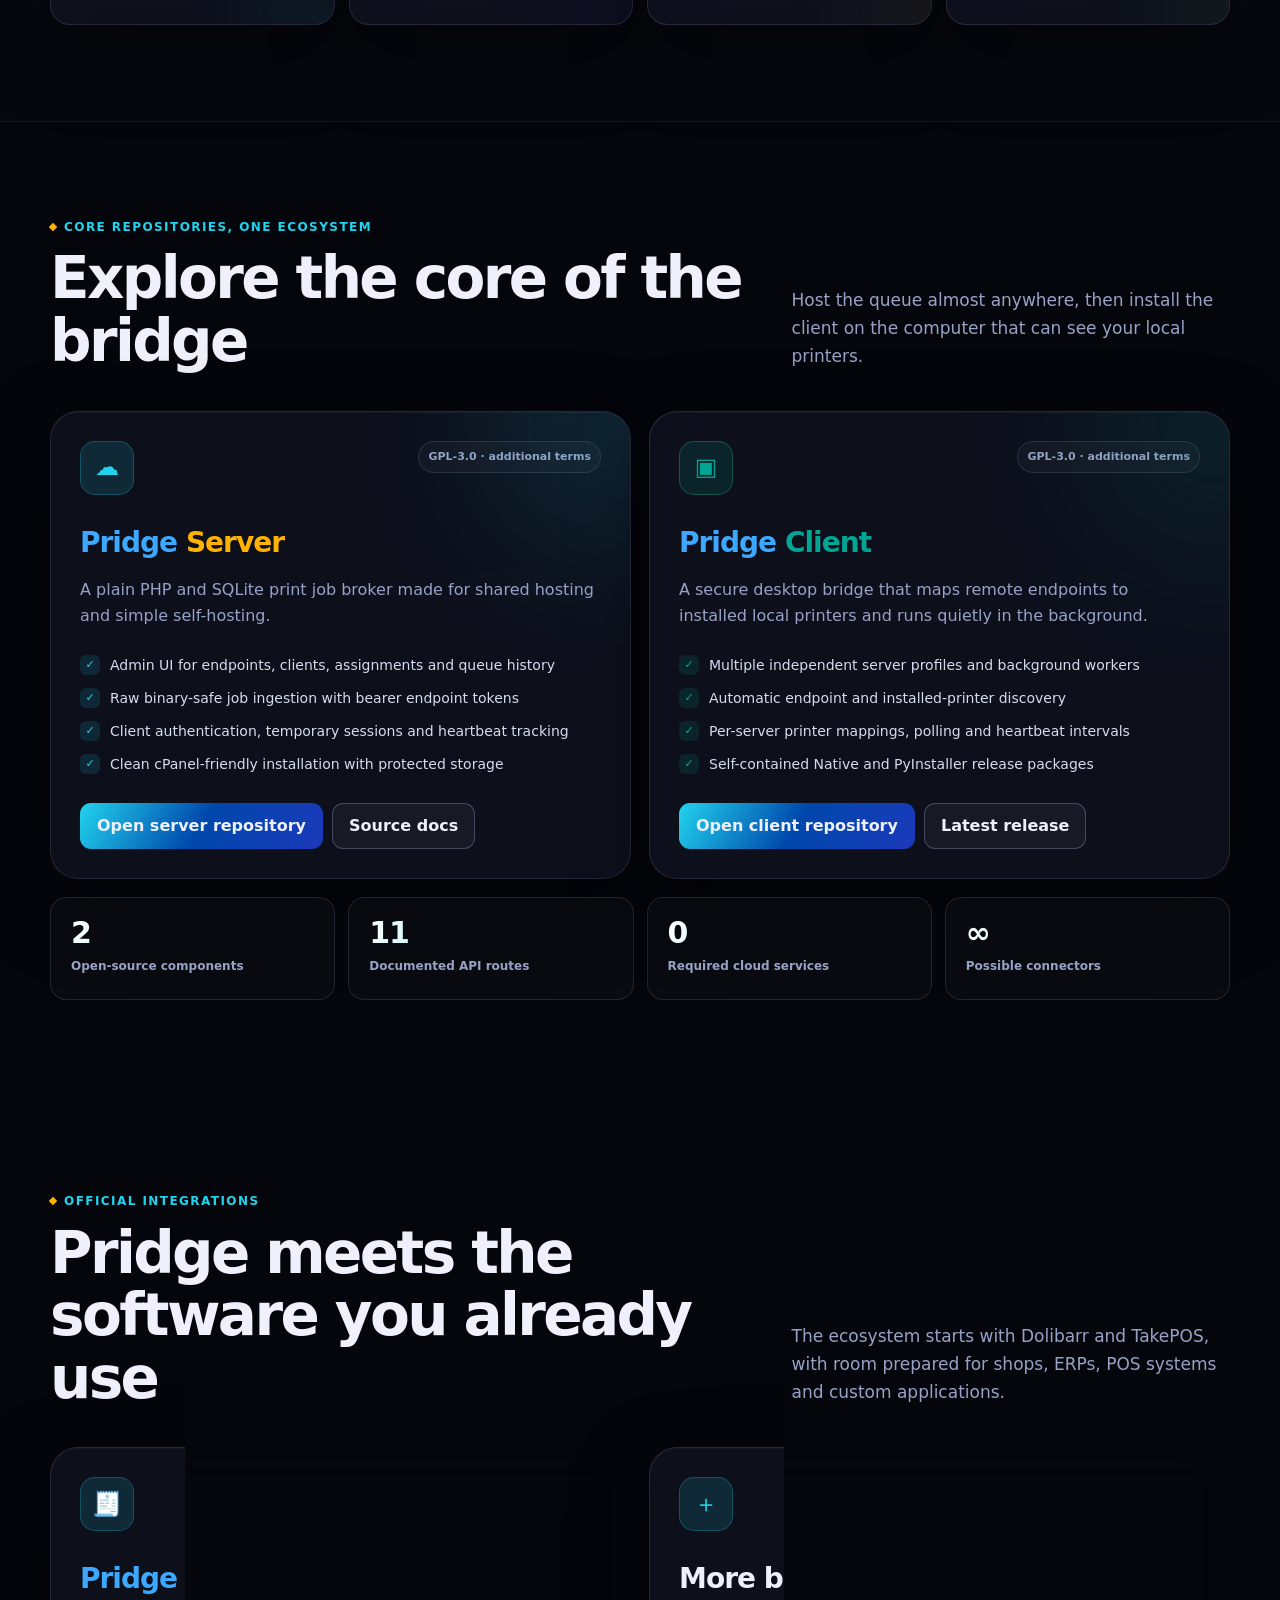
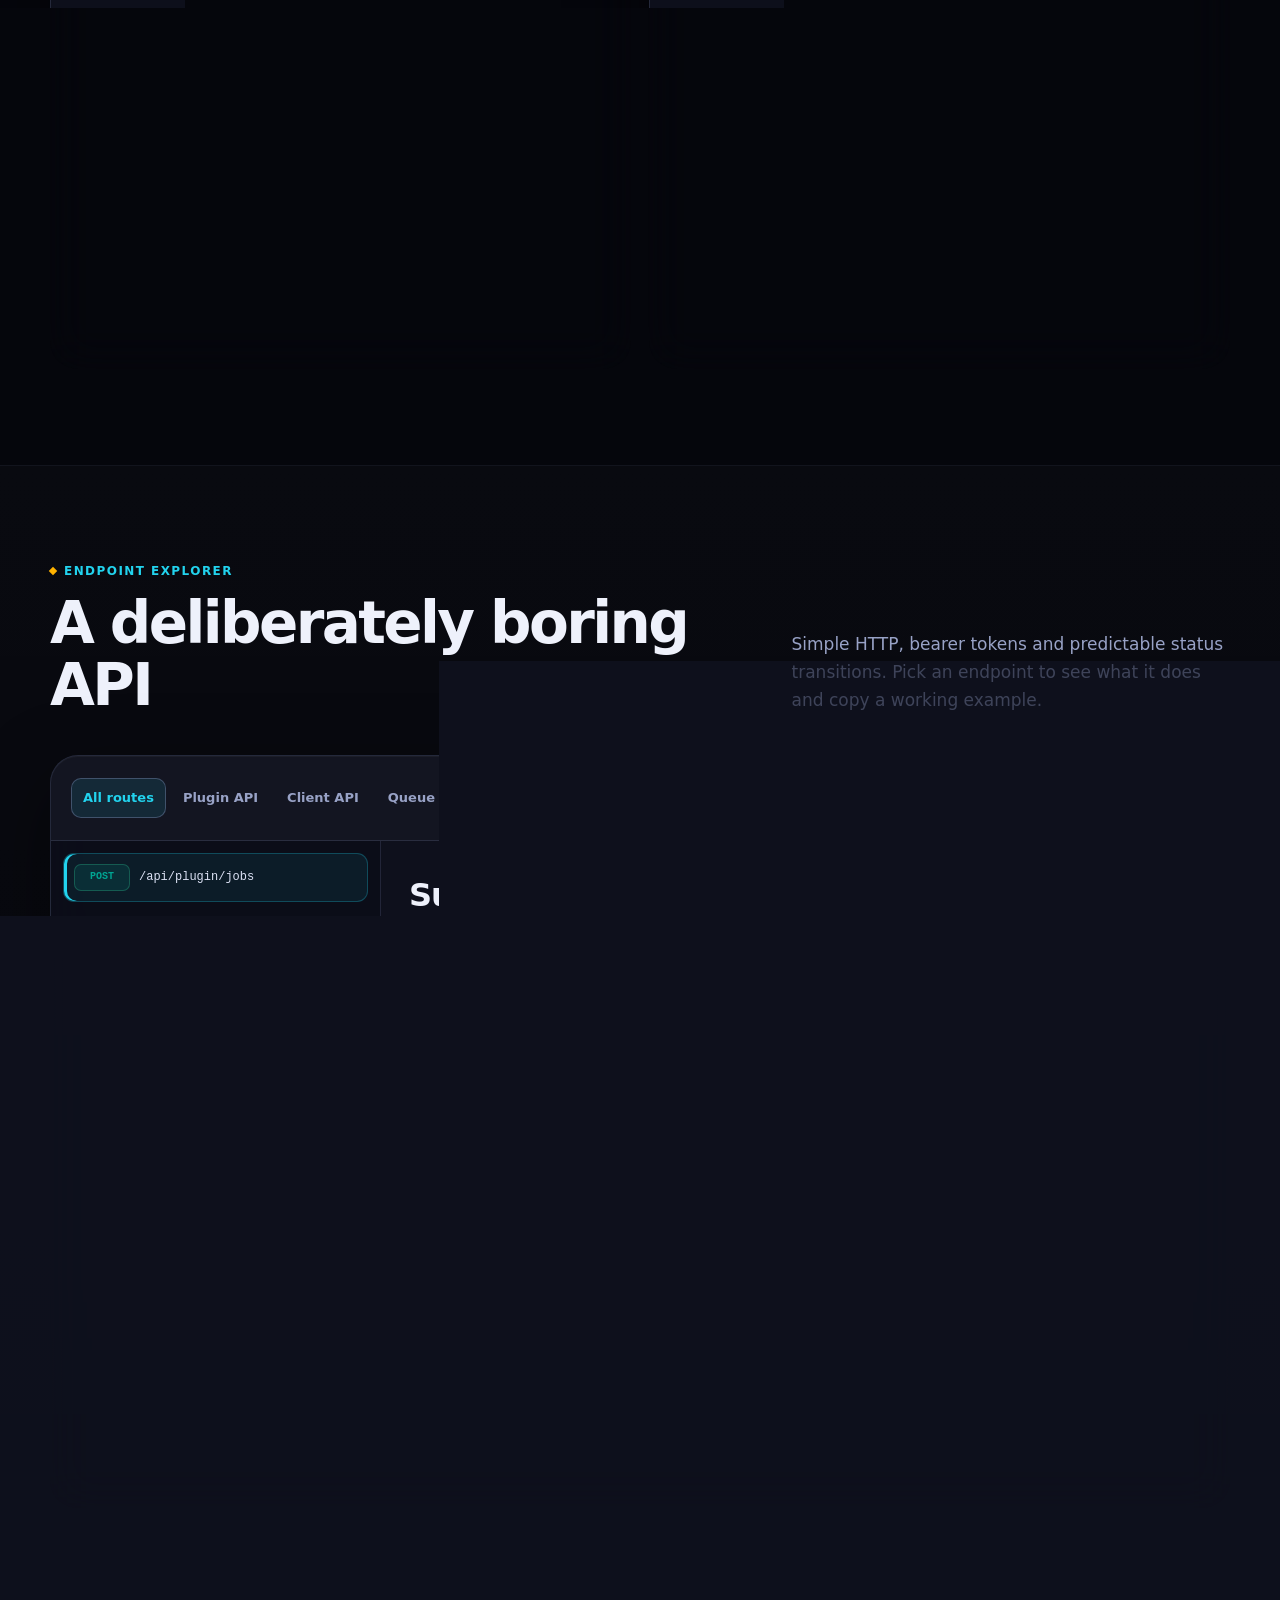
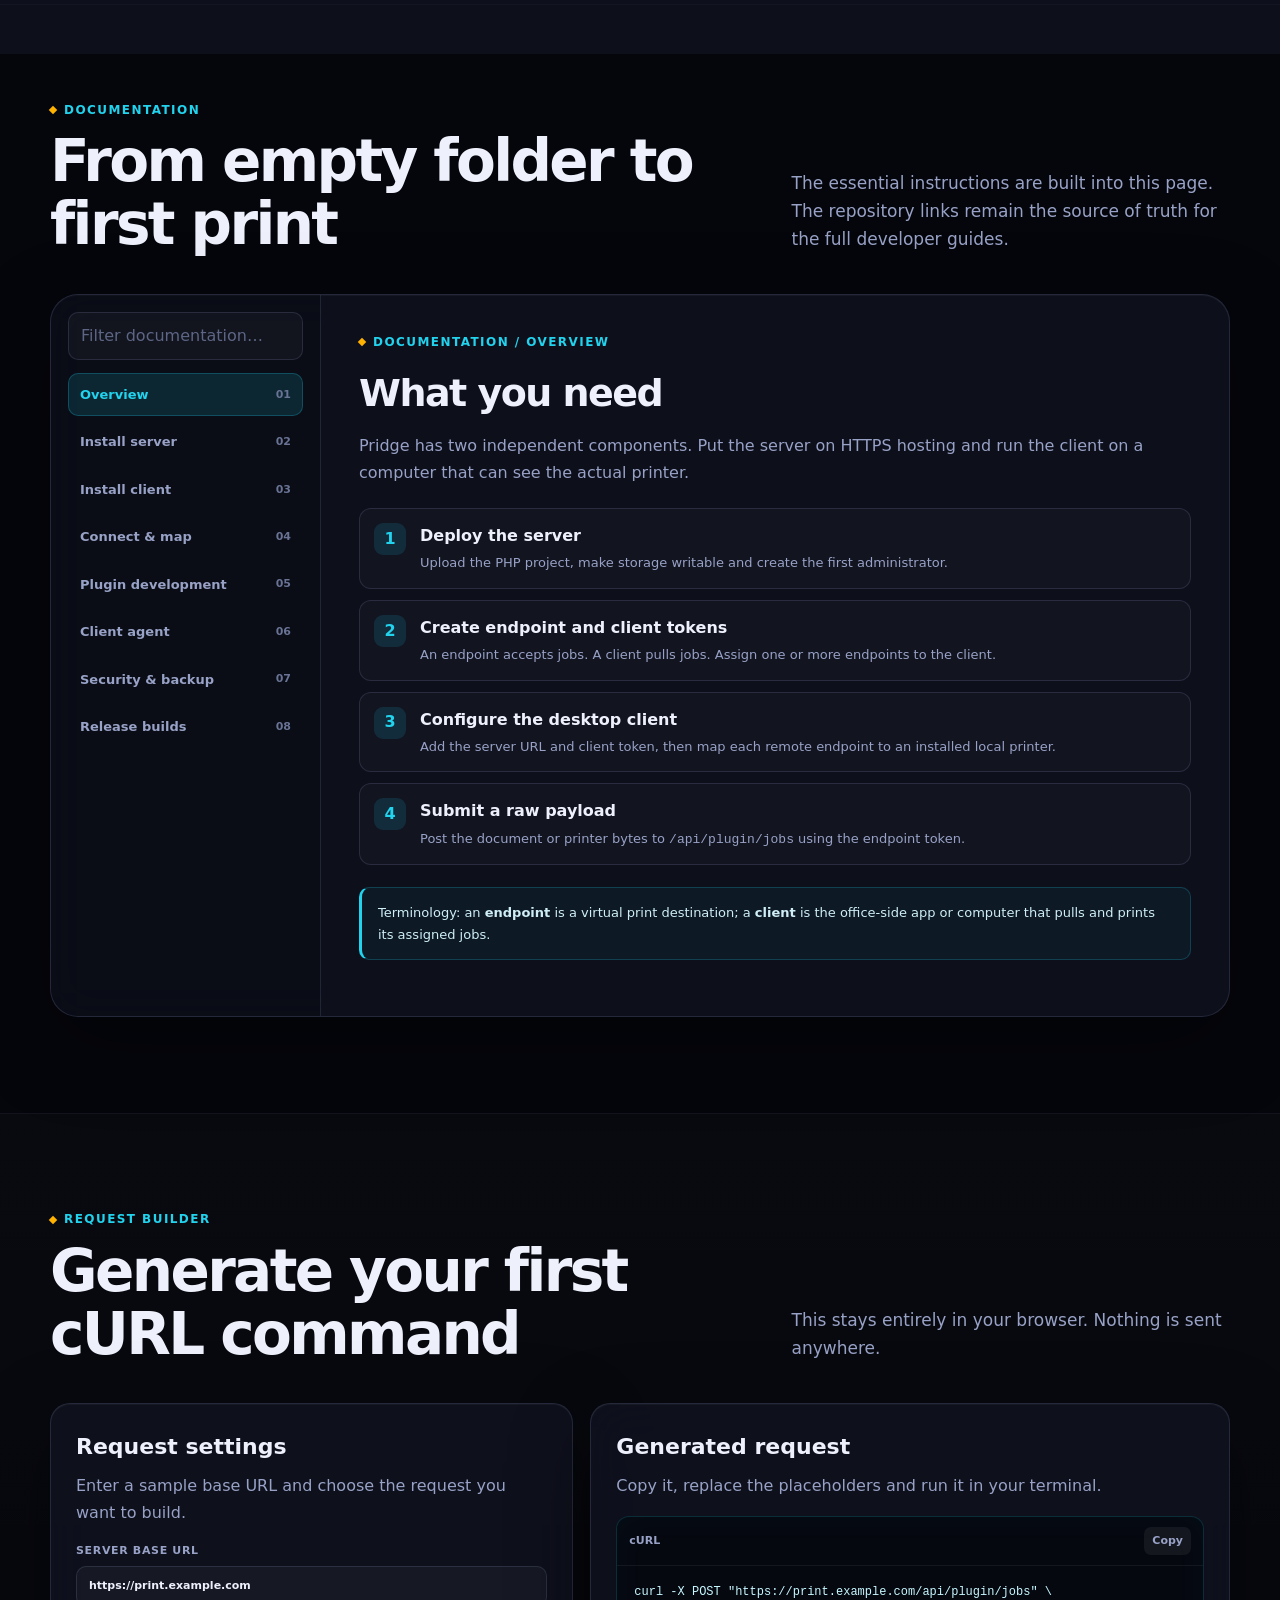
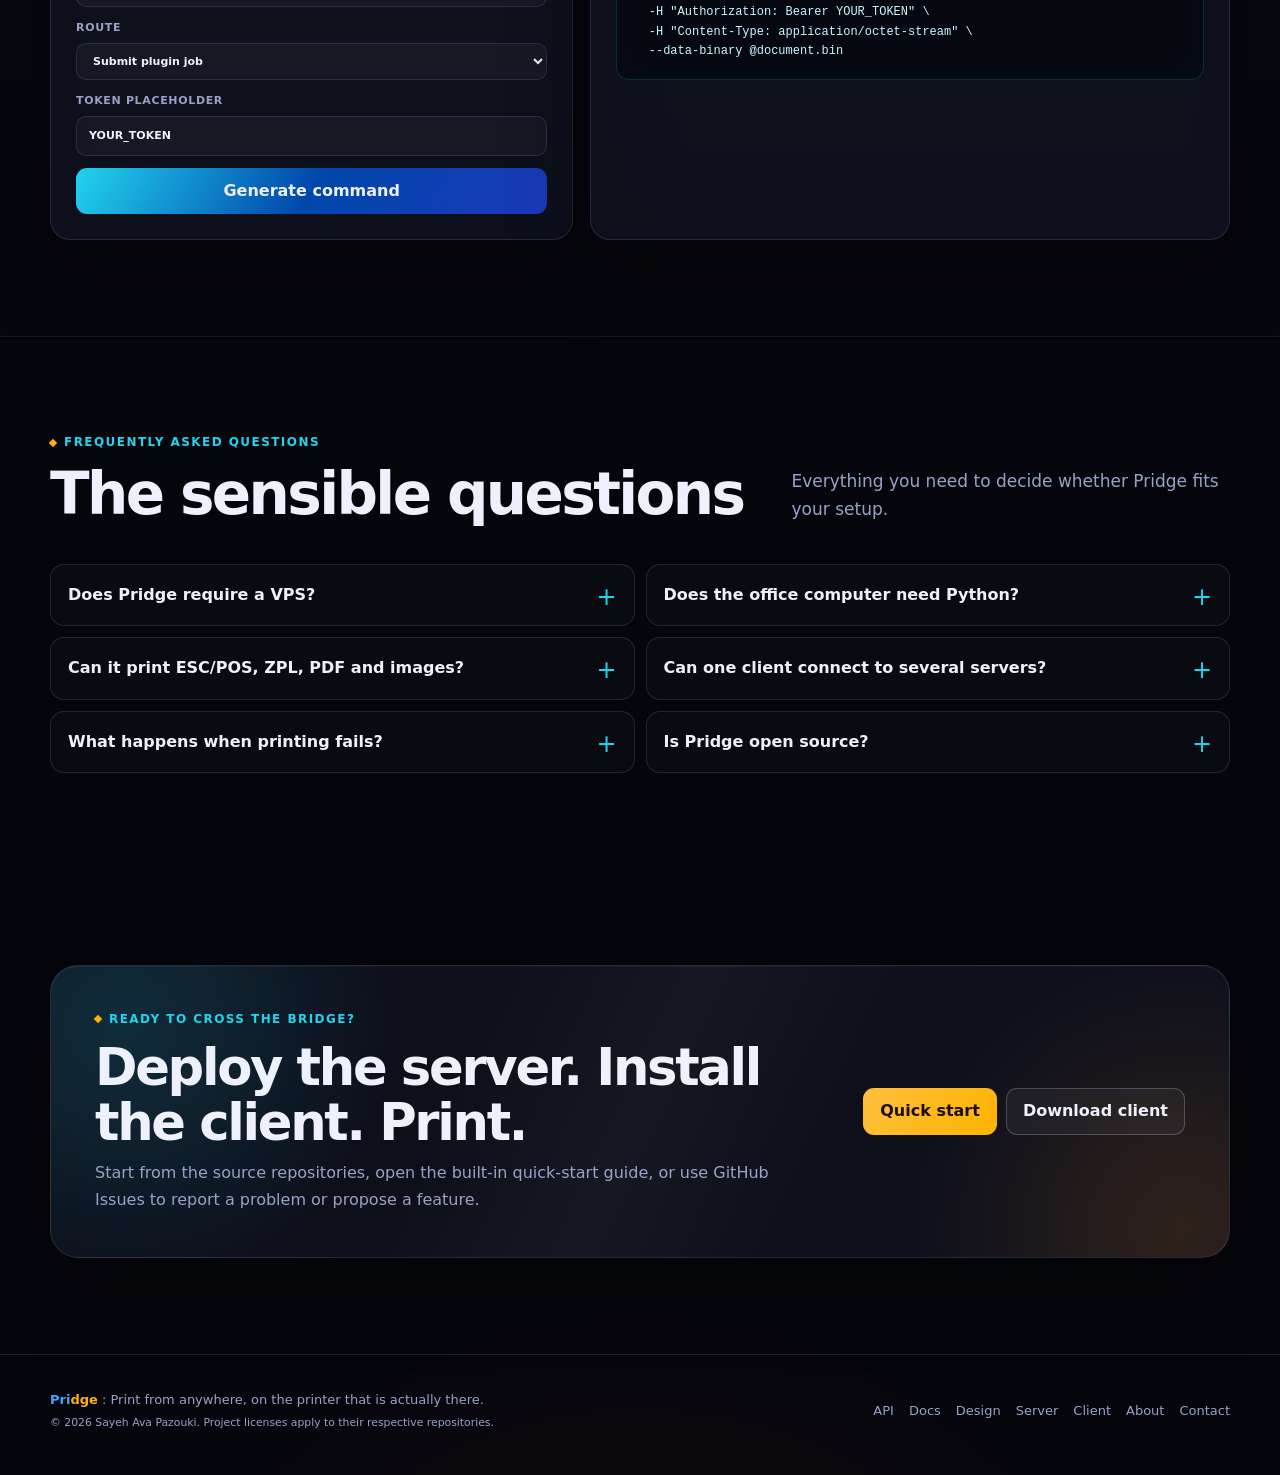
==== commit a2bb6326: "feat: publish an all-in-one design language page at docs/design.html Move buttons.css into docs/asse" ====
--- a/docs/index.html
+++ b/docs/index.html
@@ -761,6 +761,7 @@
       <div class="footer-links">
         <a href="#api">API</a>
         <a href="#docs">Docs</a>
+        <a href="design.html">Design</a>
         <a href="https://github.com/sayehava/Pridge-Server" target="_blank" rel="noopener">Server</a>
         <a href="https://github.com/sayehava/Pridge-Client" target="_blank" rel="noopener">Client</a>
         <button type="button" data-modal="aboutModal">About</button>
--- a/docs/assets/css/colors.css
+++ b/docs/assets/css/colors.css
@@ -5,10 +5,12 @@
   editing the tokens below; component styles never hardcode a hex value.
 
   Brand family: Pridge Blue (existing brand accent) plus a curated
-  Persian jewel-tone scale (Persian Blue, Persian Red, Persian Green,
-  Amber), inspired by:
+  Persian jewel-tone scale (Persian Blue, Persian Teal, Persian Red,
+  Persian Green, Amber), inspired by:
     https://github.com/alijsh/persian-colors/blob/master/persian-colors.css
     https://www.color-hex.com/color-palette/372
+    https://www.color-hex.com/color-palette/41105
+    https://www.color-hex.com/color-palette/61780
 */
 :root {
   /* Neutrals (dark theme) */
@@ -28,21 +30,50 @@
   --pridge-blue: #22d3ee;
   --pridge-blue-deep: #2387ff;
 
-  /* Persian Blue - persian-blue-vivid / persian-blue-strong */
+  /* Persian Blue - a fuller tonal range, from deep cobalt to pale sky */
   --persian-blue: #1c39bb;
   --persian-blue-deep: #0067a5;
-  --persian-blue-pale: #bcd4e6;
+  --persian-blue-cobalt: #0047ab;
+  --persian-blue-navy: #0a0d82;
+  --persian-blue-sky: #bcd4e6;
+  --persian-blue-muted: #91a3b0;
 
-  /* Persian Red - persian-red-vivid */
+  /* Persian Teal - bridges Persian Blue and Persian Green */
+  --persian-teal: #44a9b5;
+  --persian-teal-deep: #005d5d;
+
+  /* Persian Red - a deeper range alongside the vivid primary */
   --persian-red: #cc3333;
+  --persian-red-deep: #9e1b1b;
+  --persian-red-dark: #5d0000;
 
-  /* Persian Green - persian-green-brilliant-bluish / moderate-bluish */
+  /* Persian Green - persian-green-brilliant-bluish / moderate-bluish, plus vivid, olive and forest shades */
   --persian-green: #00a693;
   --persian-green-deep: #317873;
+  --persian-green-vivid: #3cab3b;
+  --persian-green-olive: #71a559;
+  --persian-green-forest: #1c5125;
 
-  /* Amber */
+  /* Amber - warm gold range */
   --amber: #ffb300;
   --amber-deep: #f38400;
+  --amber-burnt: #ba711f;
+  --amber-gold: #bc9f37;
+  --amber-vivid: #ebd000;
+  --amber-pale: #faf4d4;
+
+  /*
+    Pridge Client accent reference - the desktop app's theme names and
+    accent colors (src/printbridge_client/webui/styles.css), kept here
+    for cross-project awareness. Not used in any site gradient or fill;
+    see design-language/client/NOTES.md.
+  */
+  --client-onyx: #4f8cff;
+  --client-quartz: #67e8f9;
+  --client-moonstone: #a78bfa;
+  --client-labradorite: #2dd4bf;
+  --client-obsidian: #d946ef;
+  --client-jet: #e2b96b;
 
   /* Soft translucent tints, used for badges/glows/hover fills */
   --pridge-blue-soft: rgba(34, 211, 238, .13);
--- a/docs/assets/css/pridge.css
+++ b/docs/assets/css/pridge.css
@@ -99,7 +99,7 @@
     }
     .orb-a { width: 340px; height: 340px; left: -150px; top: 28%; background: var(--persian-blue); }
     .orb-b { width: 280px; height: 280px; right: -120px; top: 44%; background: var(--blue); animation-delay: -7s; }
-    .orb-c { width: 260px; height: 260px; left: 42%; bottom: -170px; background: var(--orange); animation-delay: -12s; }
+    .orb-c { width: 260px; height: 260px; left: 42%; bottom: -170px; background: var(--persian-teal); animation-delay: -12s; }
 
     @keyframes orbFloat {
       to { transform: translate3d(40px, -35px, 0) scale(1.12); }
@@ -113,11 +113,6 @@
     @keyframes pulse {
       0%, 100% { opacity: .45; transform: scale(1); }
       50% { opacity: 1; transform: scale(1.05); }
-    }
-
-    @keyframes shimmer {
-      from { transform: translateX(-130%); }
-      to { transform: translateX(230%); }
     }
 
     @keyframes packet {
@@ -130,10 +125,6 @@
     @keyframes floaty {
       0%, 100% { transform: translateY(0) rotate(-1deg); }
       50% { transform: translateY(-10px) rotate(1deg); }
-    }
-
-    @keyframes spin {
-      to { transform: rotate(1turn); }
     }
 
     .reveal {
@@ -277,7 +268,7 @@
 
     .button {
       position: relative;
-      overflow: hidden;
+      z-index: 0;
       min-height: 43px;
       display: inline-flex;
       align-items: center;
@@ -286,28 +277,43 @@
       padding: 10px 17px;
       border: 0;
       border-radius: 11px;
-      background: linear-gradient(120deg, var(--blue), var(--persian-blue));
-      color: #061018;
+      background: linear-gradient(120deg, var(--blue), var(--persian-blue-cobalt), var(--persian-blue));
+      color: var(--text);
       cursor: pointer;
       font-weight: 850;
       text-decoration: none;
       transition: transform .14s ease, filter .2s ease, box-shadow .2s ease;
-    }
+      -webkit-tap-highlight-color: transparent;
+      touch-action: manipulation;
+    }
+    /* Signal-ring pulse on hover/tap, echoing the site's connect-and-print story. */
+    .button::before,
     .button::after {
       content: "";
       position: absolute;
-      inset: -30%;
-      width: 40%;
-      transform: translateX(-130%);
-      background: linear-gradient(90deg, transparent, rgba(255,255,255,.38), transparent);
-      rotate: 15deg;
-    }
-    .button:hover {
+      inset: 0;
+      z-index: -1;
+      border: 1px solid var(--amber);
+      border-radius: inherit;
+      opacity: 0;
+      pointer-events: none;
+    }
+    .button:hover,
+    .button:focus-visible {
       transform: translateY(-2px);
       filter: brightness(1.07);
       box-shadow: 0 12px 34px -10px rgba(34, 211, 238, .65);
     }
-    .button:hover::after { animation: shimmer .75s ease; }
+    .button:hover::before,
+    .button:focus-visible::before,
+    .button:active::before { animation: buttonRipple 1.3s ease-out infinite; }
+    .button:hover::after,
+    .button:focus-visible::after,
+    .button:active::after { animation: buttonRipple 1.3s .42s ease-out infinite; }
+    @keyframes buttonRipple {
+      0% { opacity: .8; transform: scale(1); }
+      100% { opacity: 0; transform: scale(1.4, 1.75); }
+    }
     .button:active { transform: translateY(0); }
     .button:focus-visible,
     .icon-button:focus-visible,
@@ -330,6 +336,8 @@
       background: linear-gradient(120deg, #ffbf3c, var(--orange));
       color: #1b0d00;
     }
+    .button-orange::before,
+    .button-orange::after { border-color: var(--persian-blue-cobalt); }
 
     .button-small {
       min-height: 36px;
@@ -371,7 +379,7 @@
       align-items: center;
       gap: 11px;
       margin-bottom: 20px;
-      color: var(--persian-blue-pale);
+      color: var(--persian-blue-sky);
       font-size: 12px;
       font-weight: 800;
       letter-spacing: .08em;
@@ -408,7 +416,7 @@
     .gradient-title {
       display: inline-block;
       color: transparent;
-      background: linear-gradient(100deg, #ffffff 0%, #8ddcff 32%, #65a7ff 52%, #ffb33b 81%, #ff7b17 100%);
+      background: linear-gradient(100deg, #ffffff 0%, var(--persian-blue-sky) 26%, var(--persian-blue-cobalt) 42%, var(--persian-blue) 58%, var(--amber) 81%, var(--amber-deep) 100%);
       -webkit-background-clip: text;
       background-clip: text;
     }
@@ -676,9 +684,9 @@
       filter: blur(52px);
       opacity: .12;
     }
-    .arch-card:nth-child(2) .arch-glow { background: var(--persian-blue); }
-    .arch-card:nth-child(3) .arch-glow { background: var(--orange); }
-    .arch-card:nth-child(4) .arch-glow { background: var(--green); }
+    .arch-card:nth-child(2) .arch-glow { background: var(--persian-blue-navy); }
+    .arch-card:nth-child(3) .arch-glow { background: var(--amber-gold); }
+    .arch-card:nth-child(4) .arch-glow { background: var(--persian-green-vivid); }
 
     .repo-grid {
       display: grid;
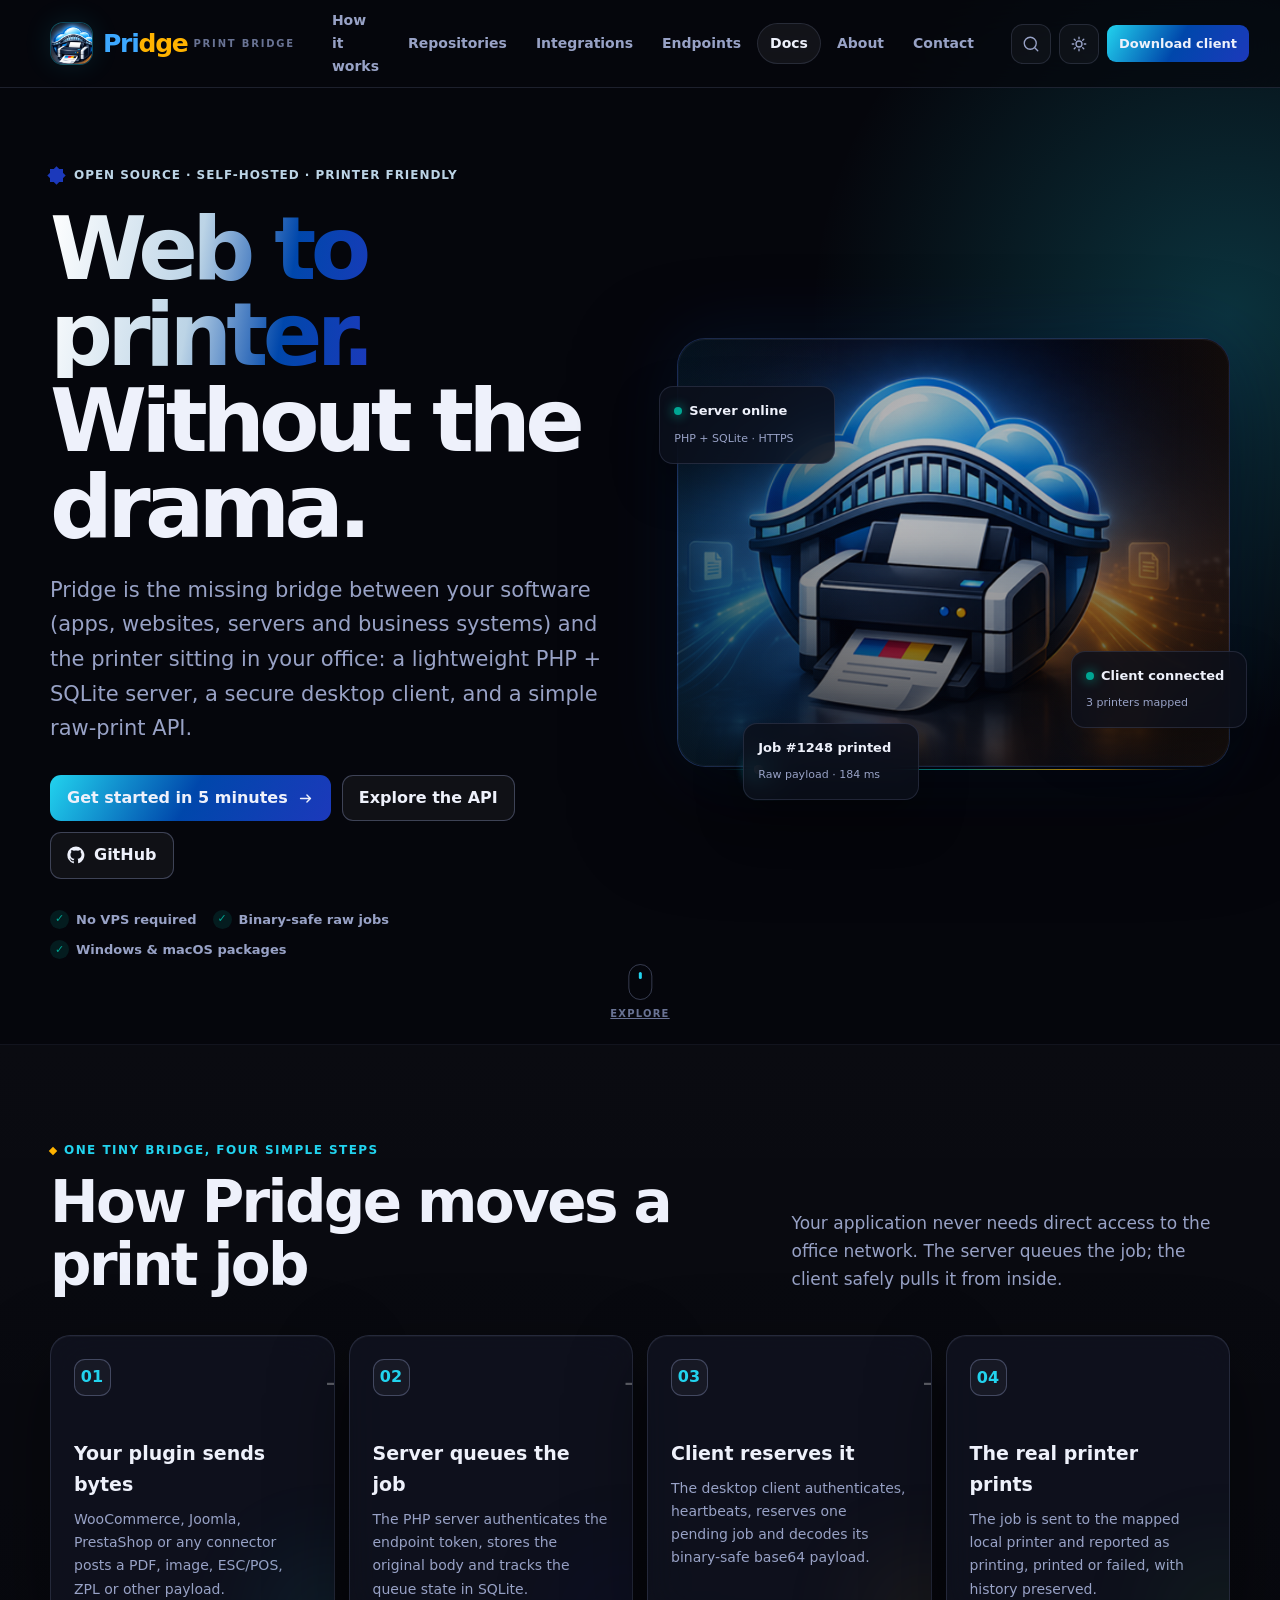
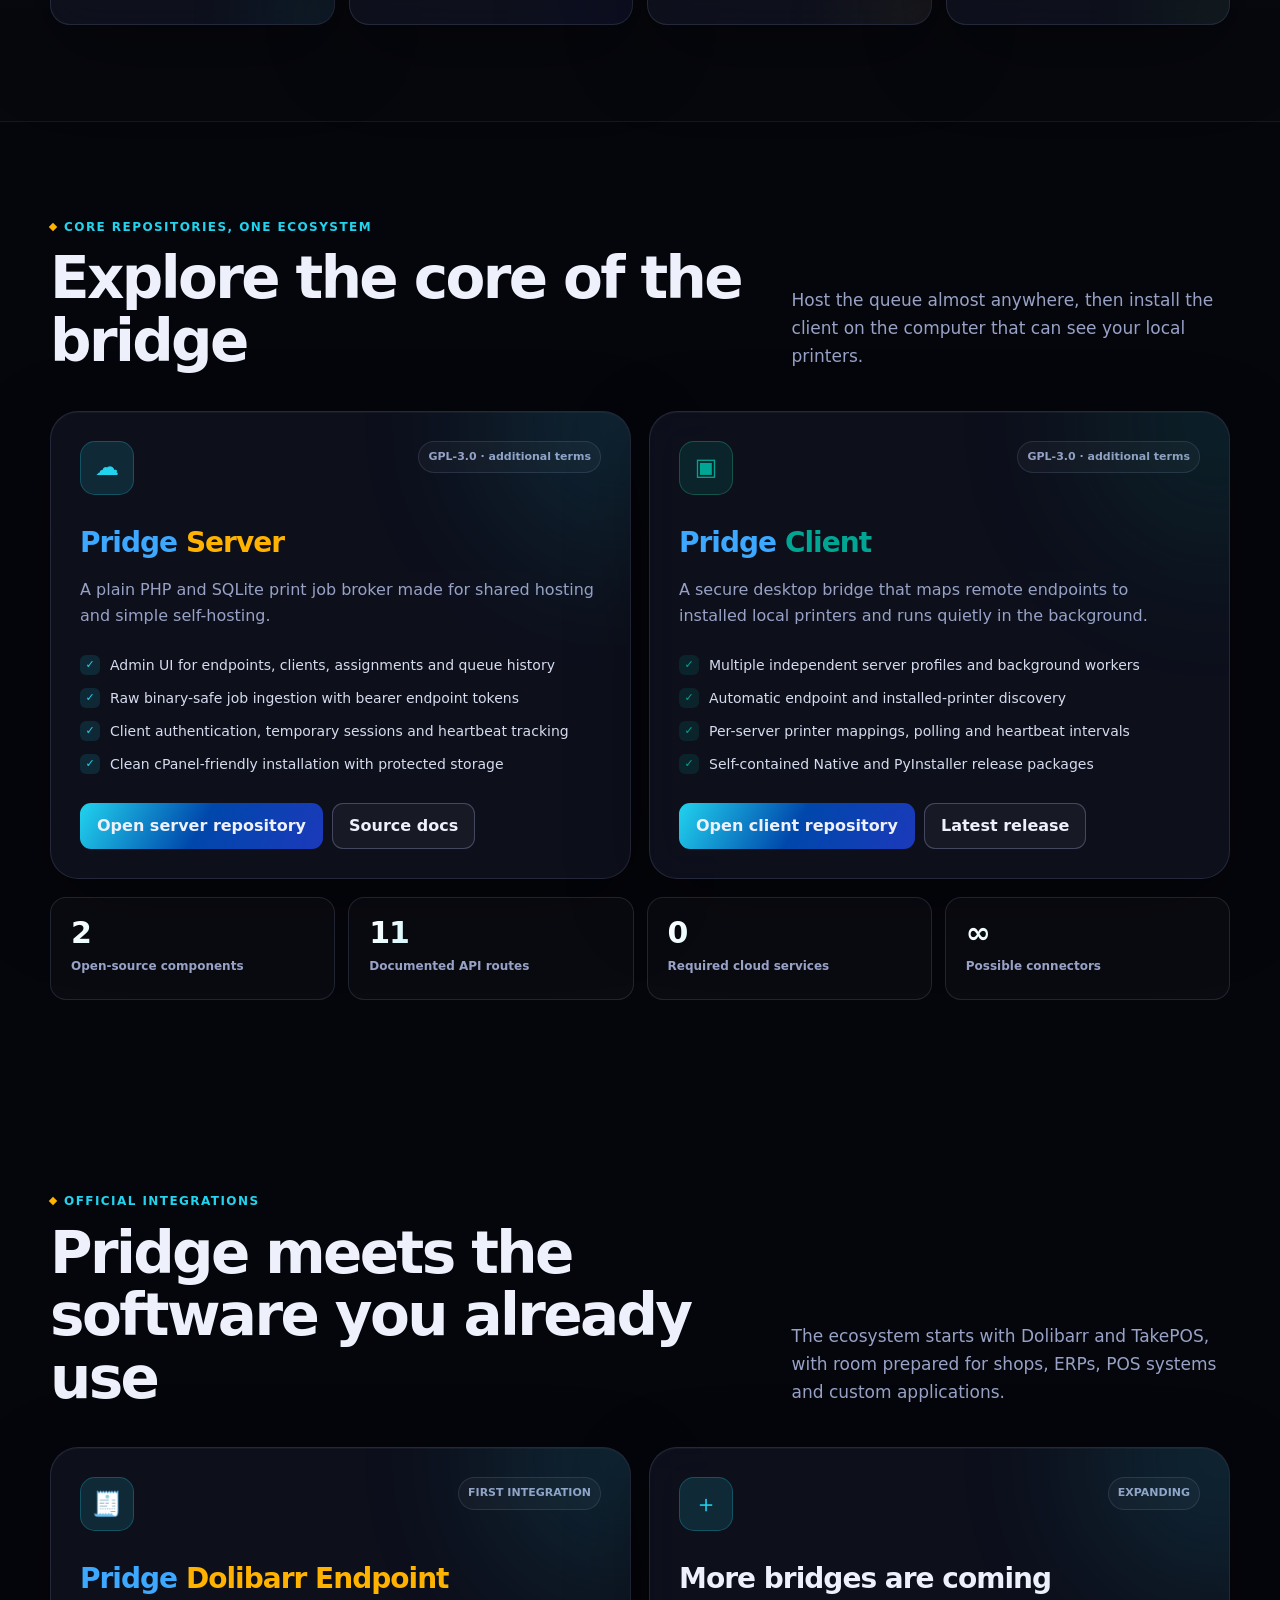
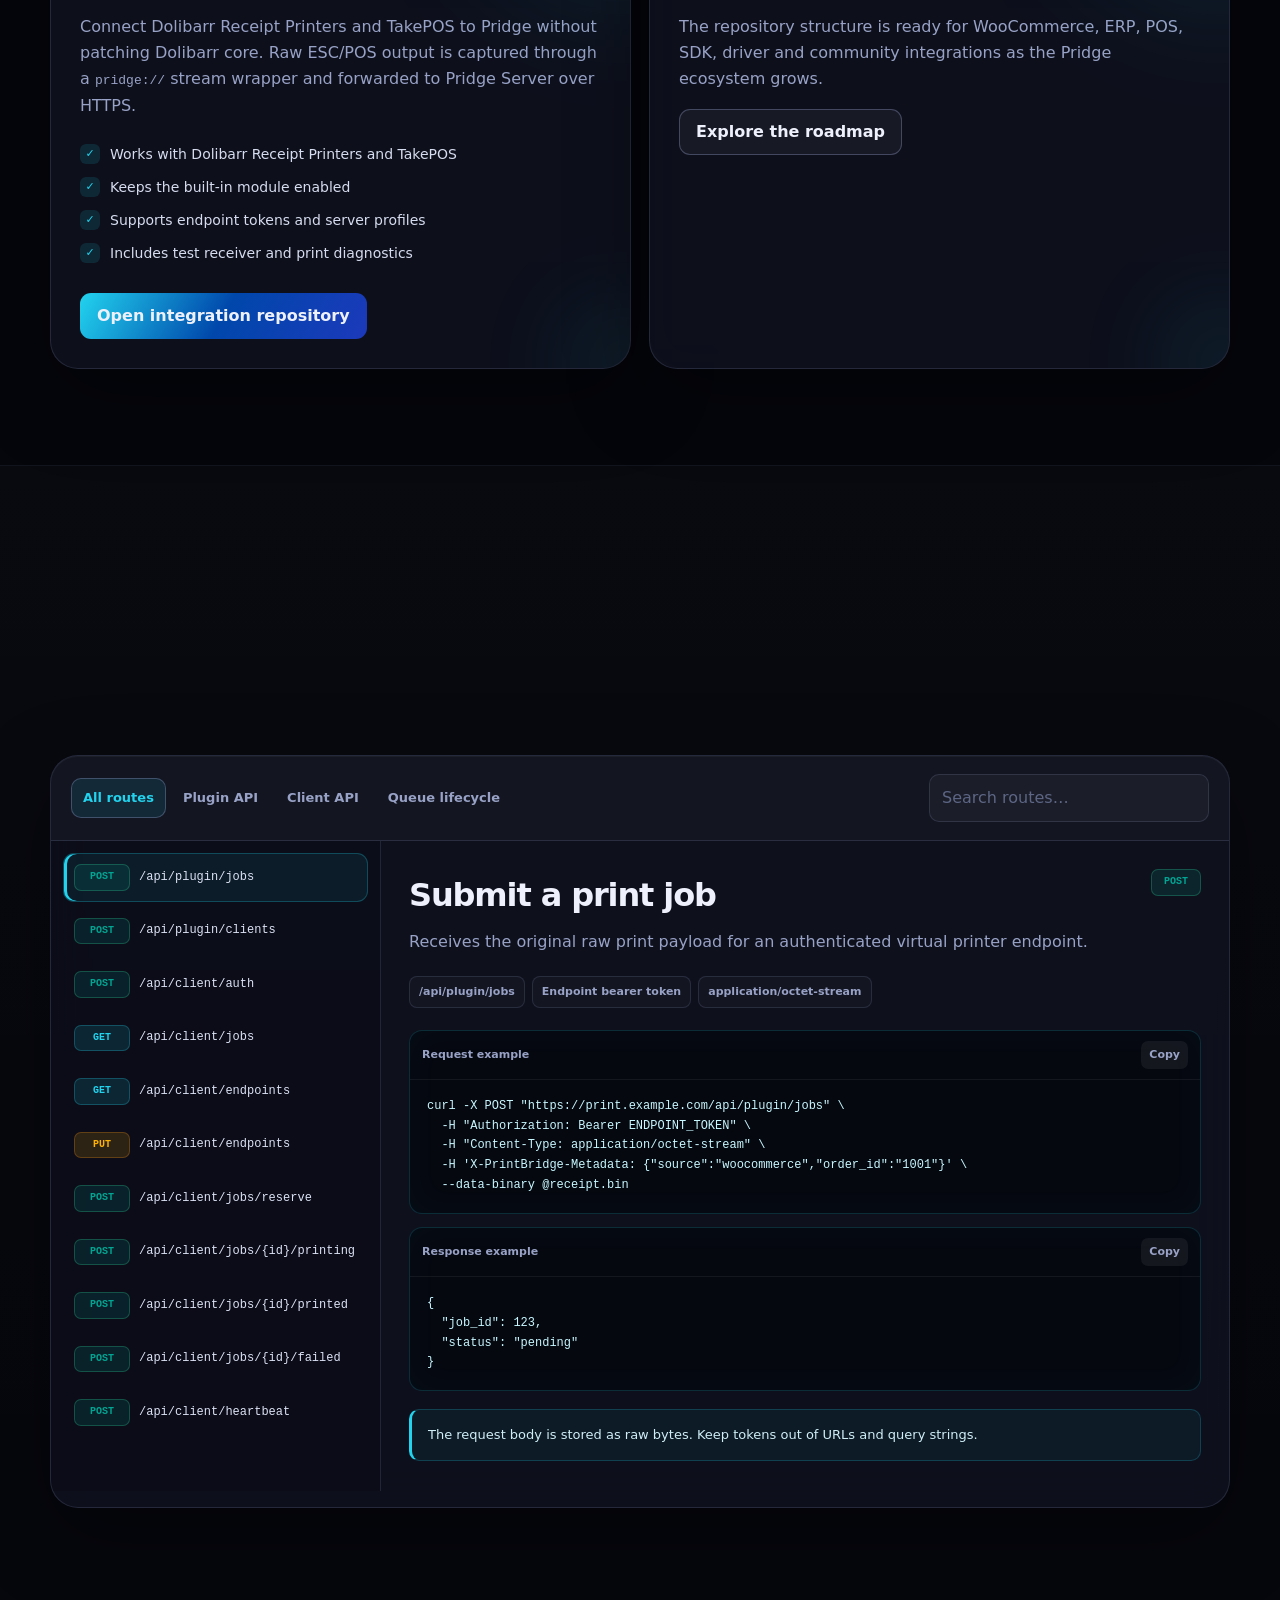
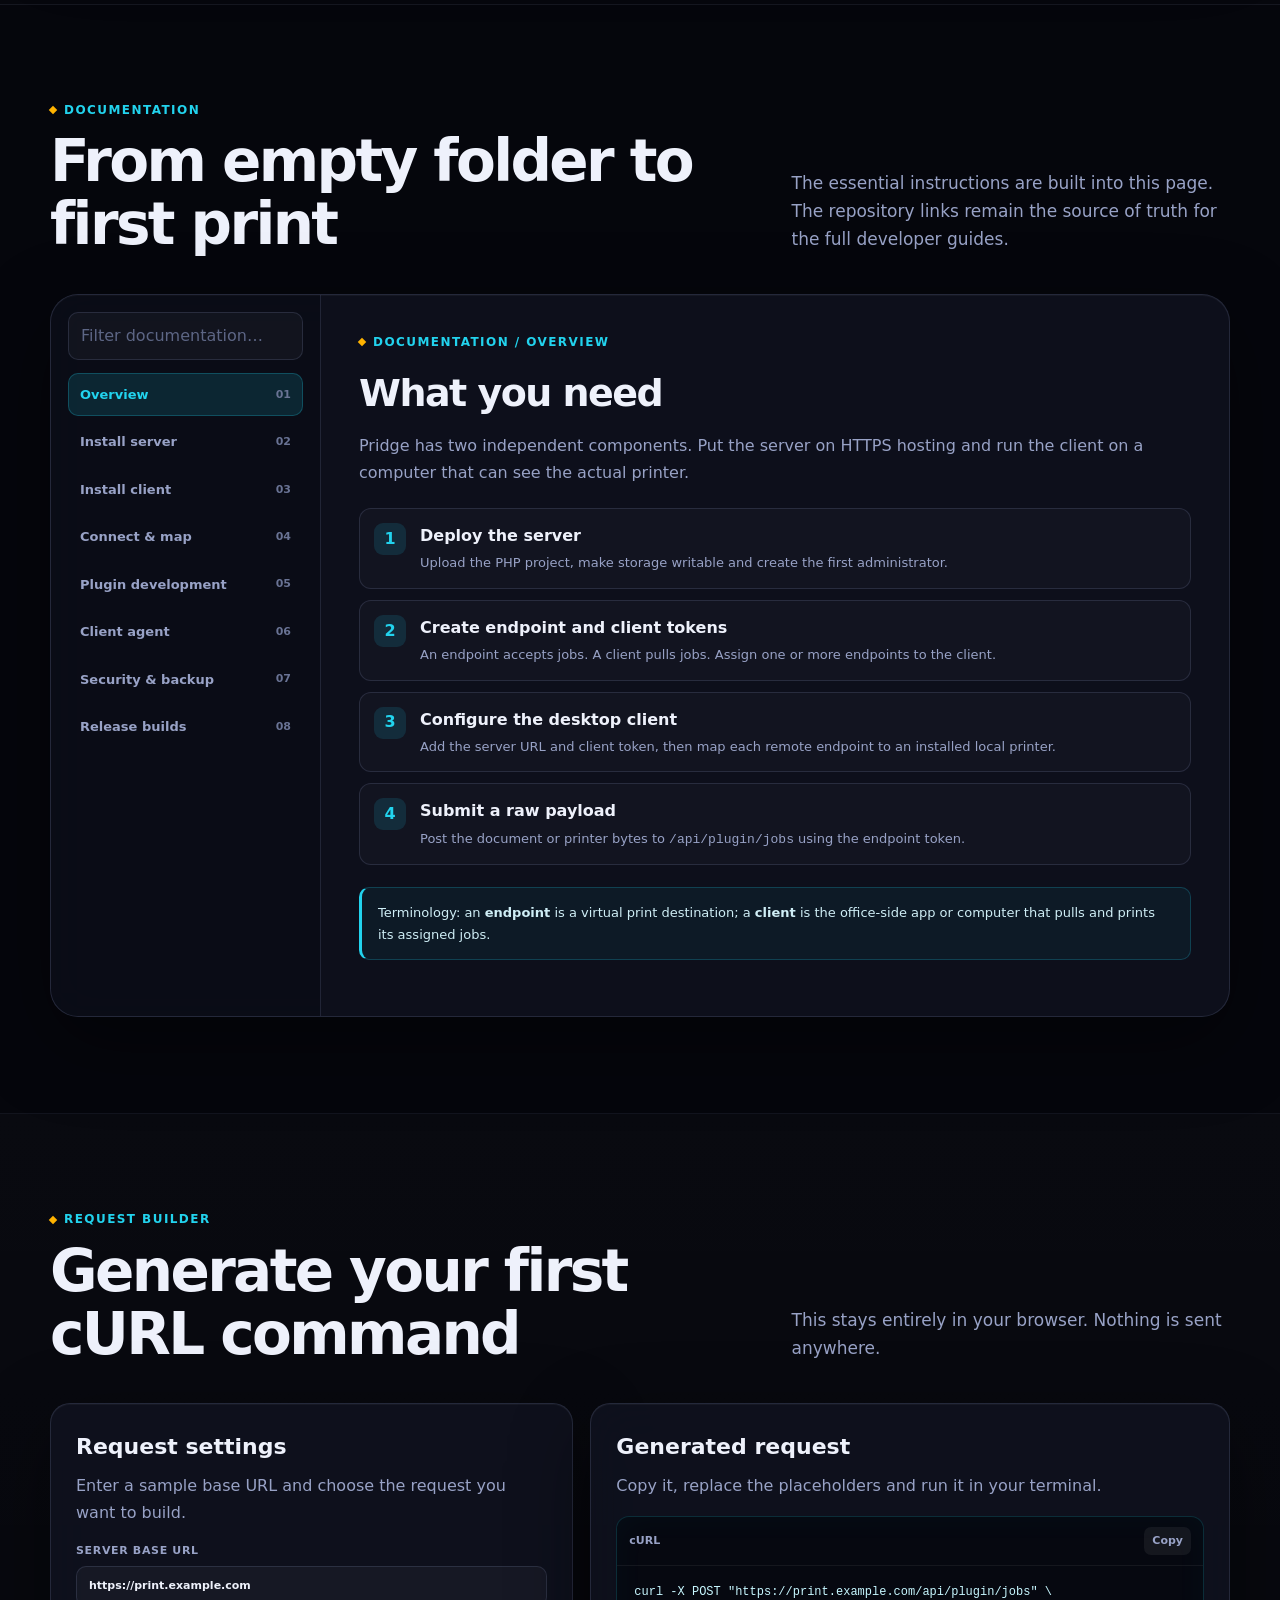
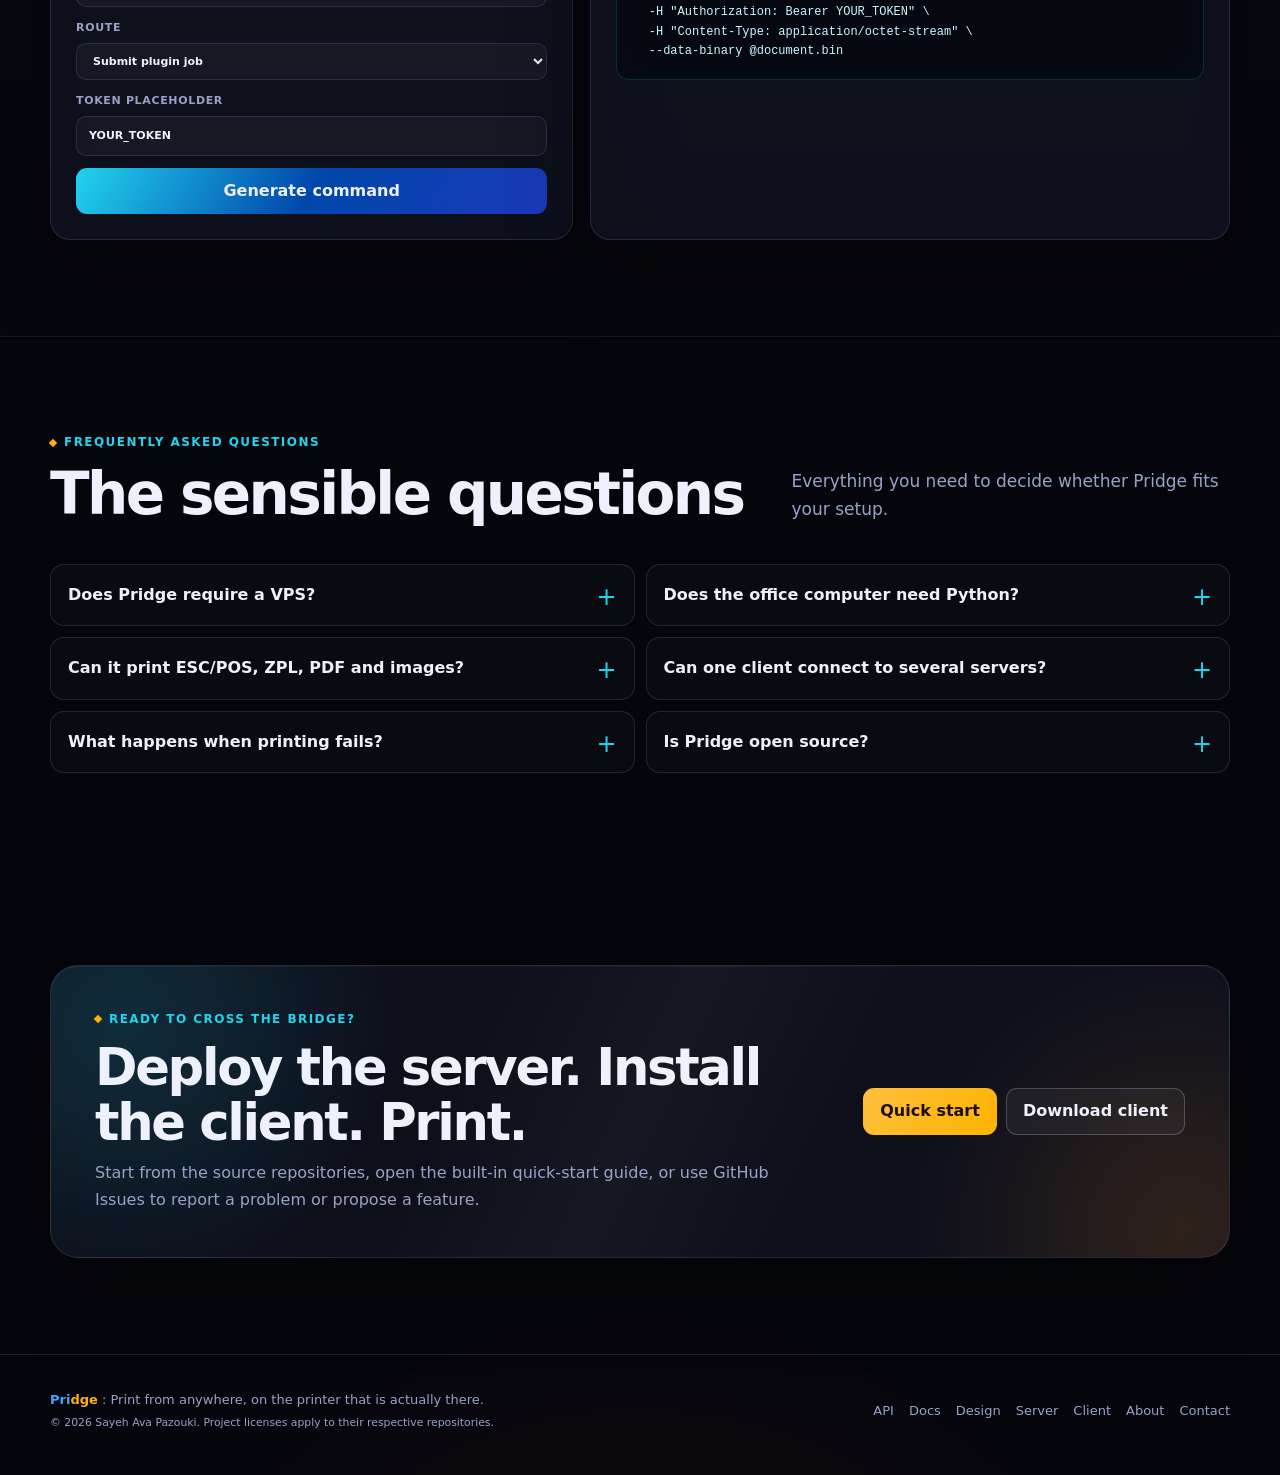
==== commit 7bd7bbd8: "Remove skip link from index.html Removed the 'Skip to content' link from the body." ====
--- a/docs/index.html
+++ b/docs/index.html
@@ -90,8 +90,6 @@
 </head>
 
 <body>
-  <a class="skip-link" href="#main">Skip to content</a>
-
   <canvas id="network" aria-hidden="true"></canvas>
   <div class="grid-overlay" aria-hidden="true"></div>
   <div class="orb orb-a" aria-hidden="true"></div>
--- a/docs/assets/css/pridge.css
+++ b/docs/assets/css/pridge.css
@@ -312,7 +312,7 @@
     .button:active::after { animation: buttonRipple 1.3s .42s ease-out infinite; }
     @keyframes buttonRipple {
       0% { opacity: .8; transform: scale(1); }
-      100% { opacity: 0; transform: scale(1.4, 1.75); }
+      100% { opacity: 0; transform: scale(1.12, 1.22); }
     }
     .button:active { transform: translateY(0); }
     .button:focus-visible,
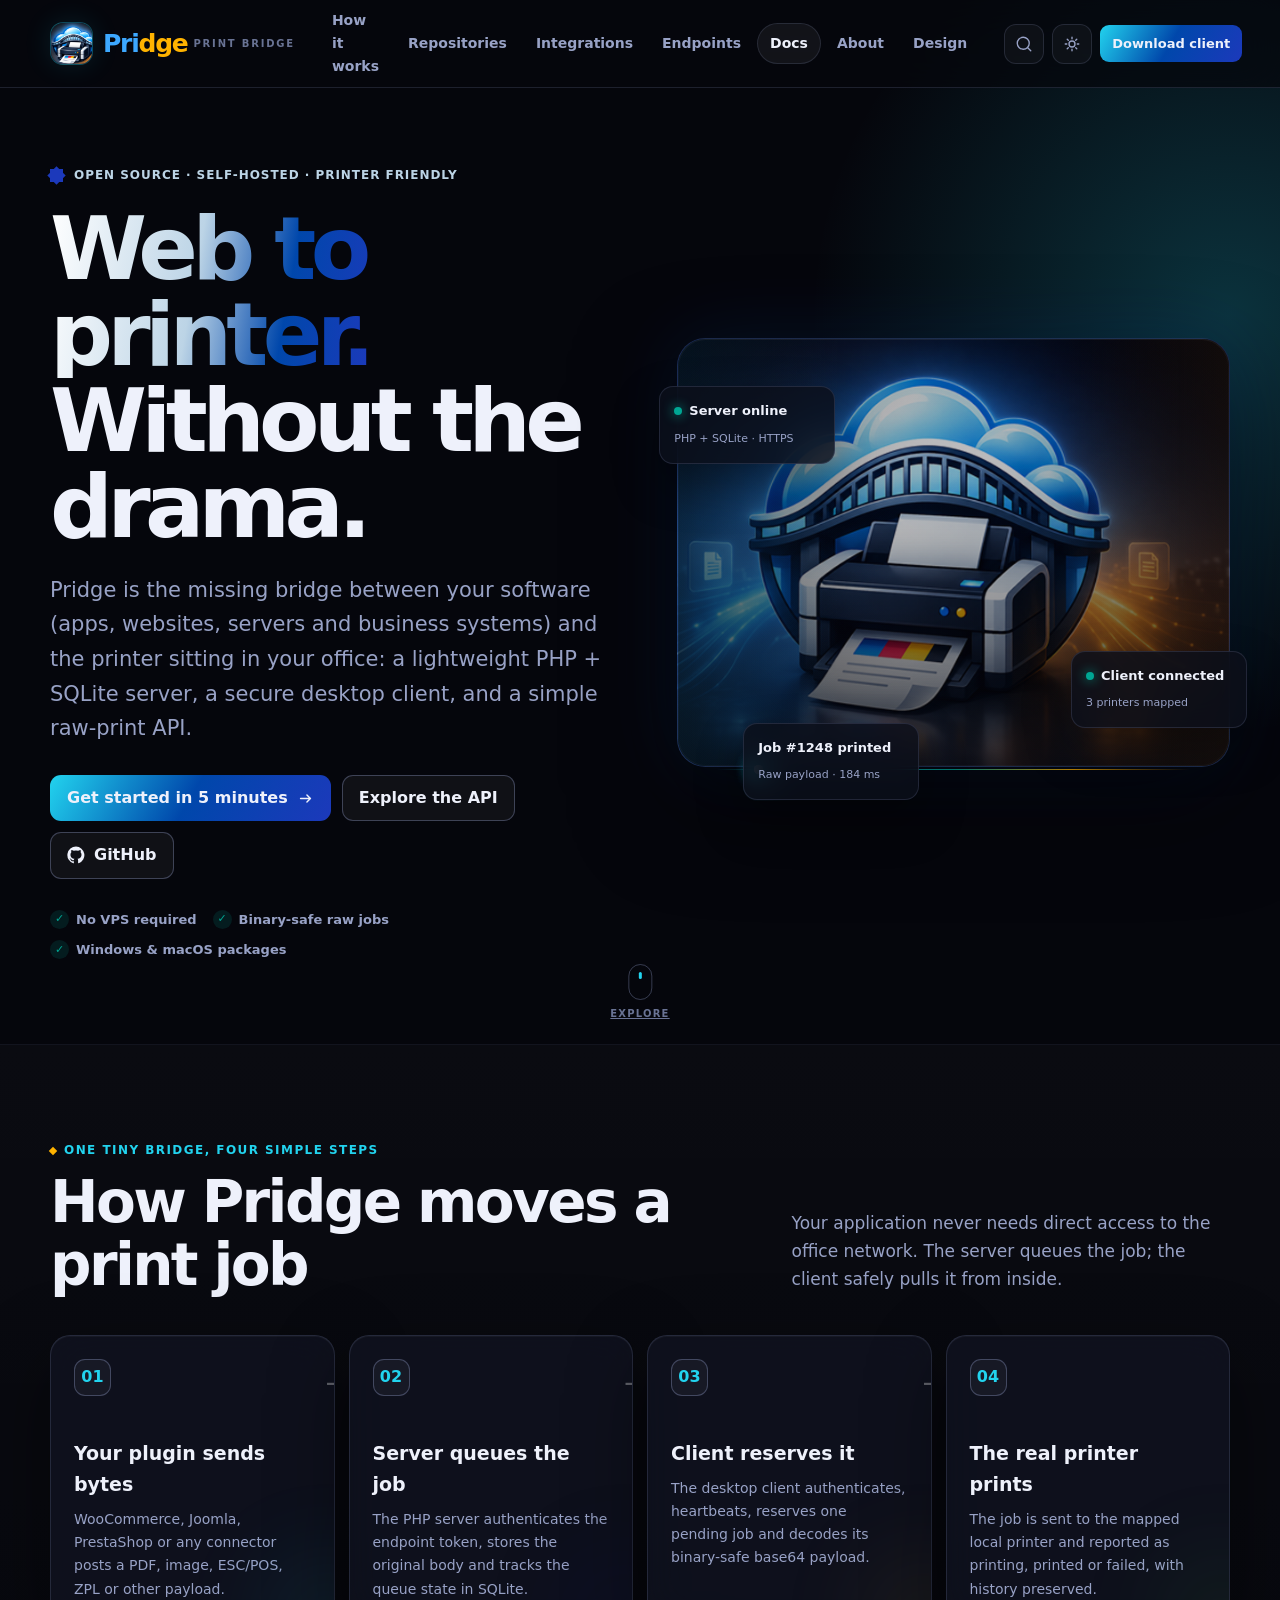
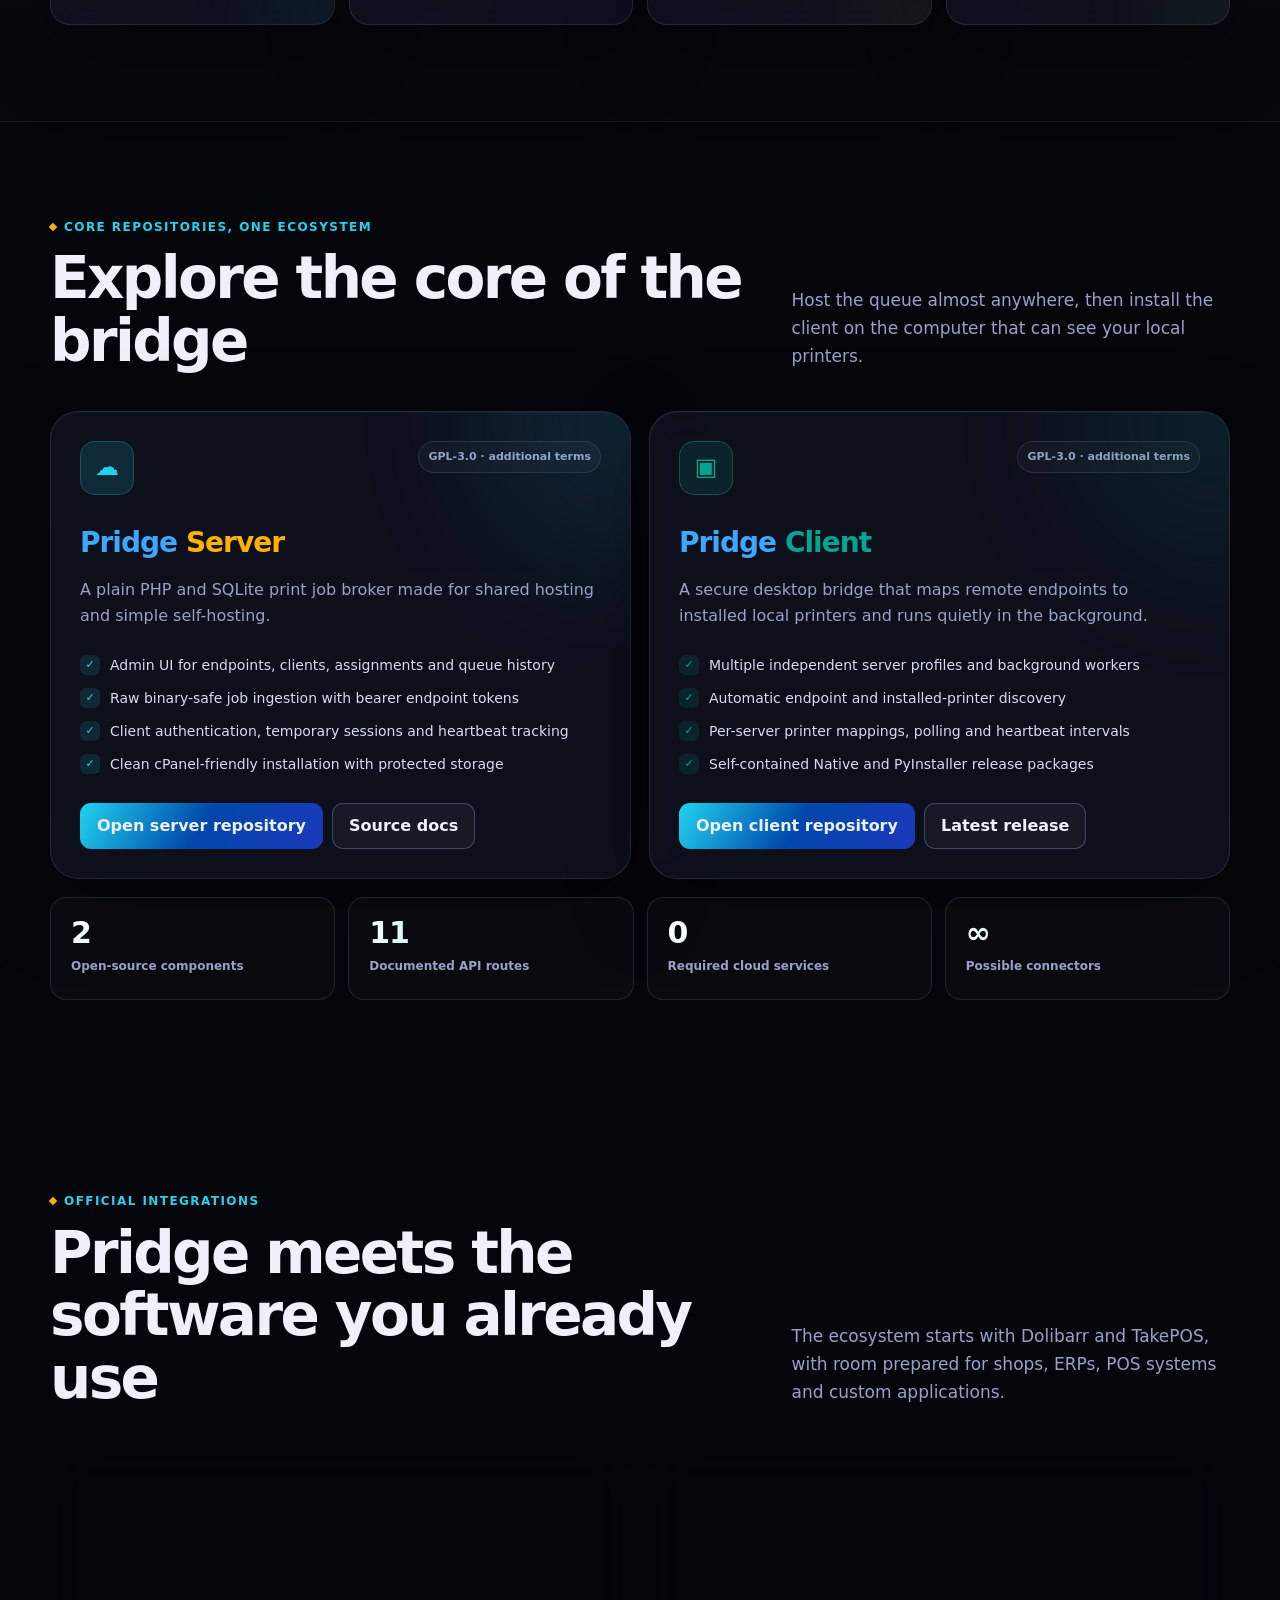
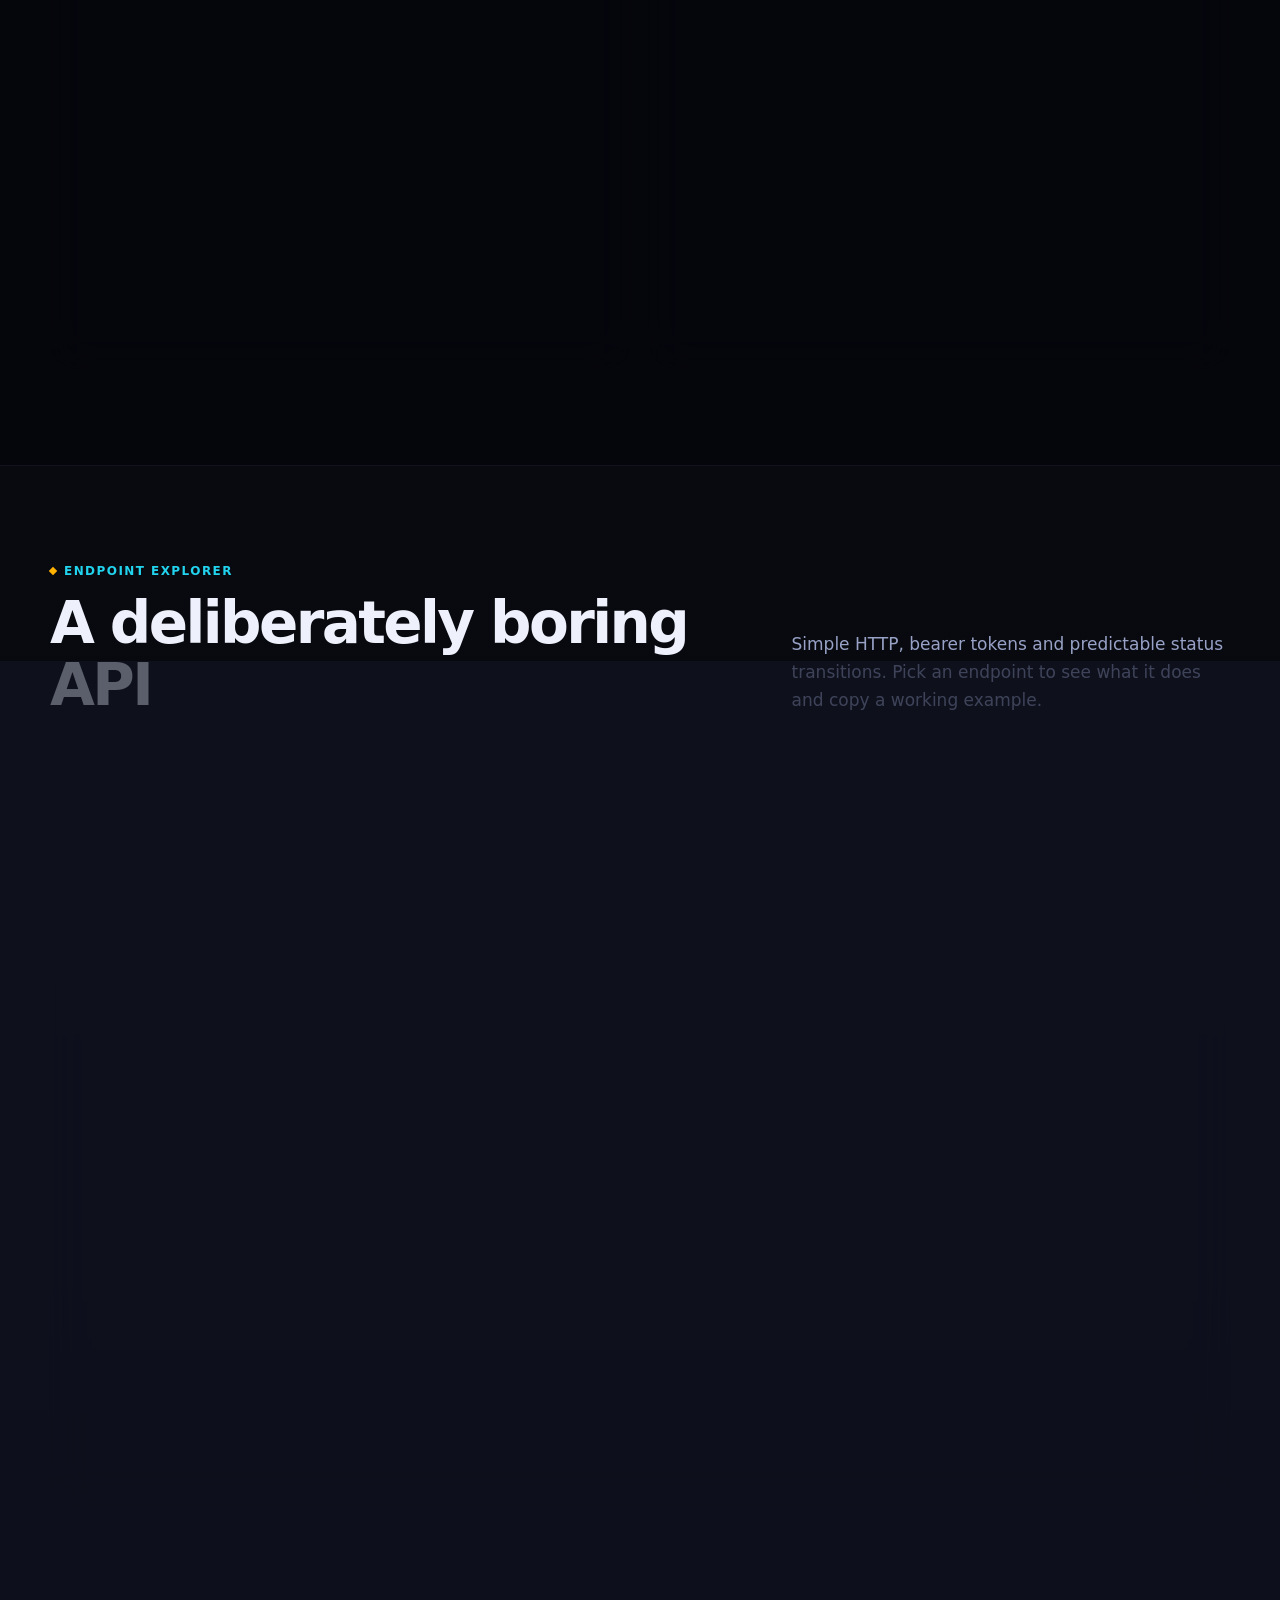
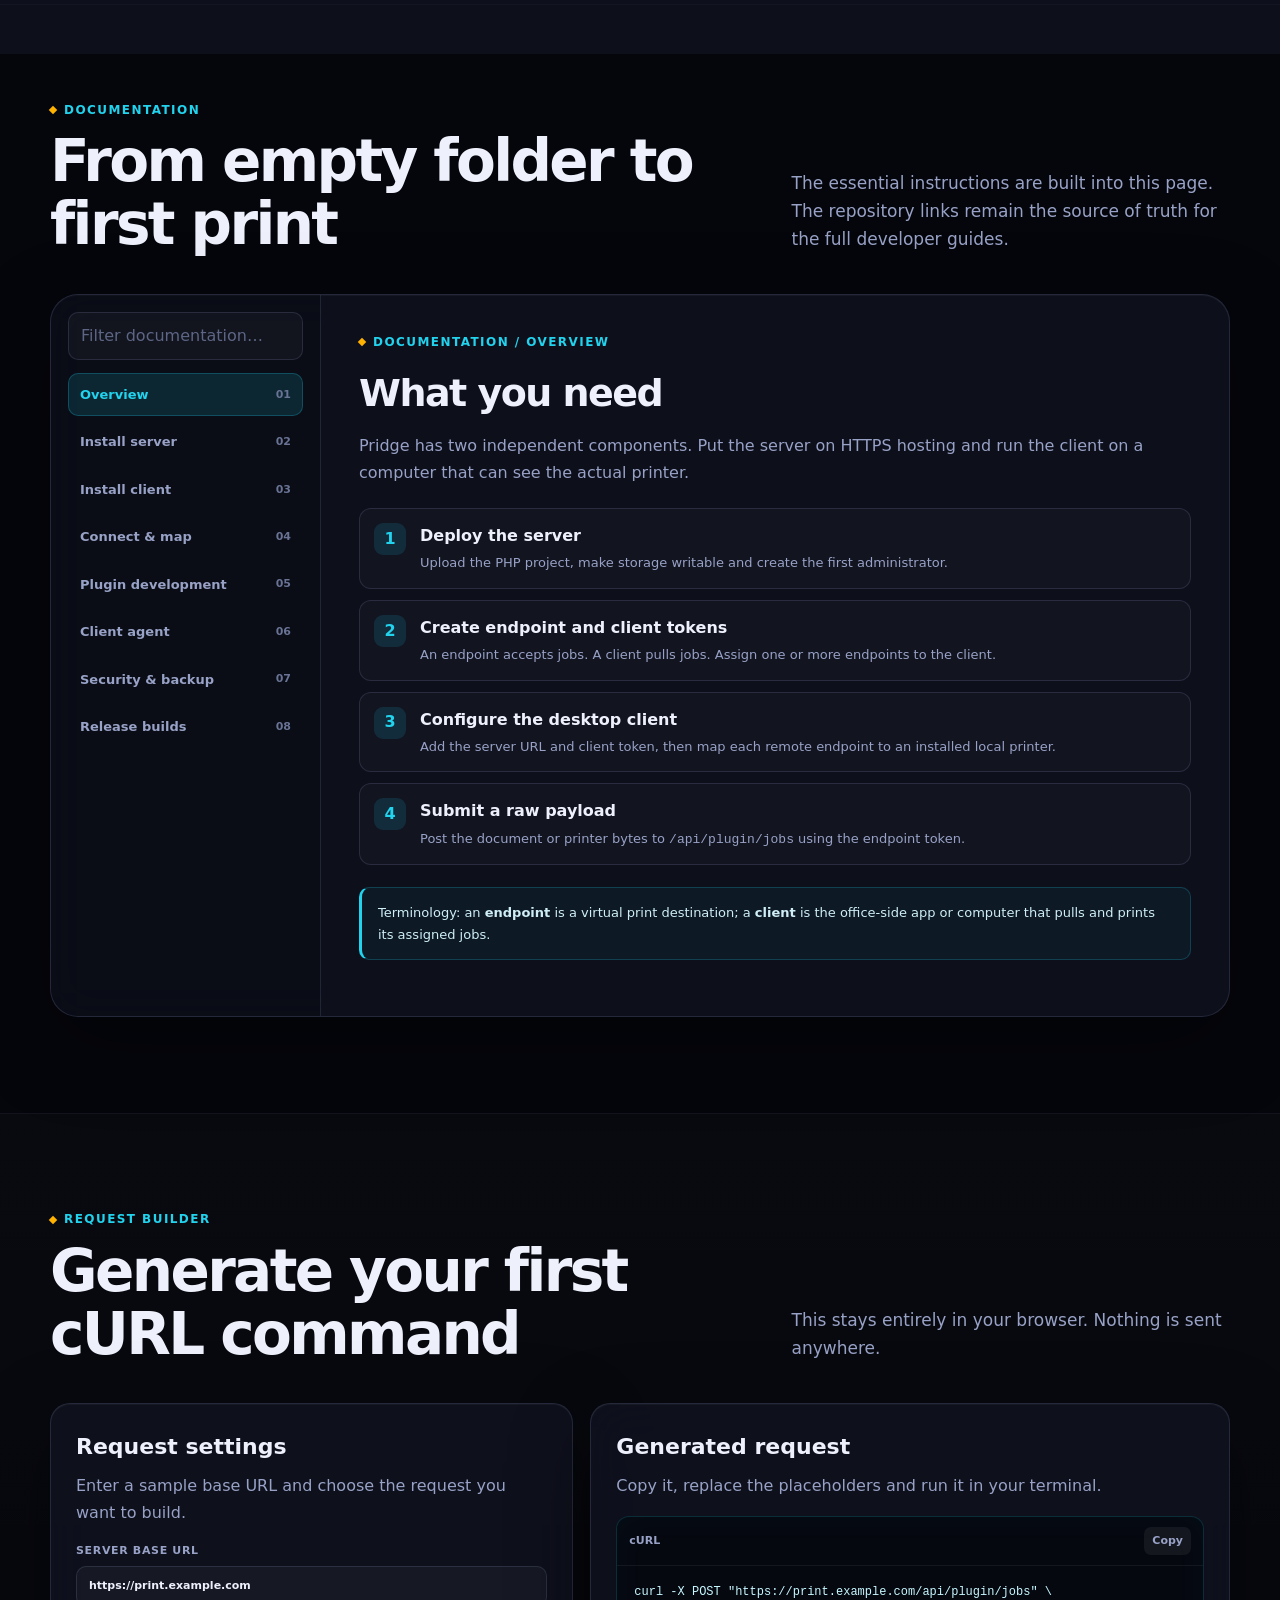
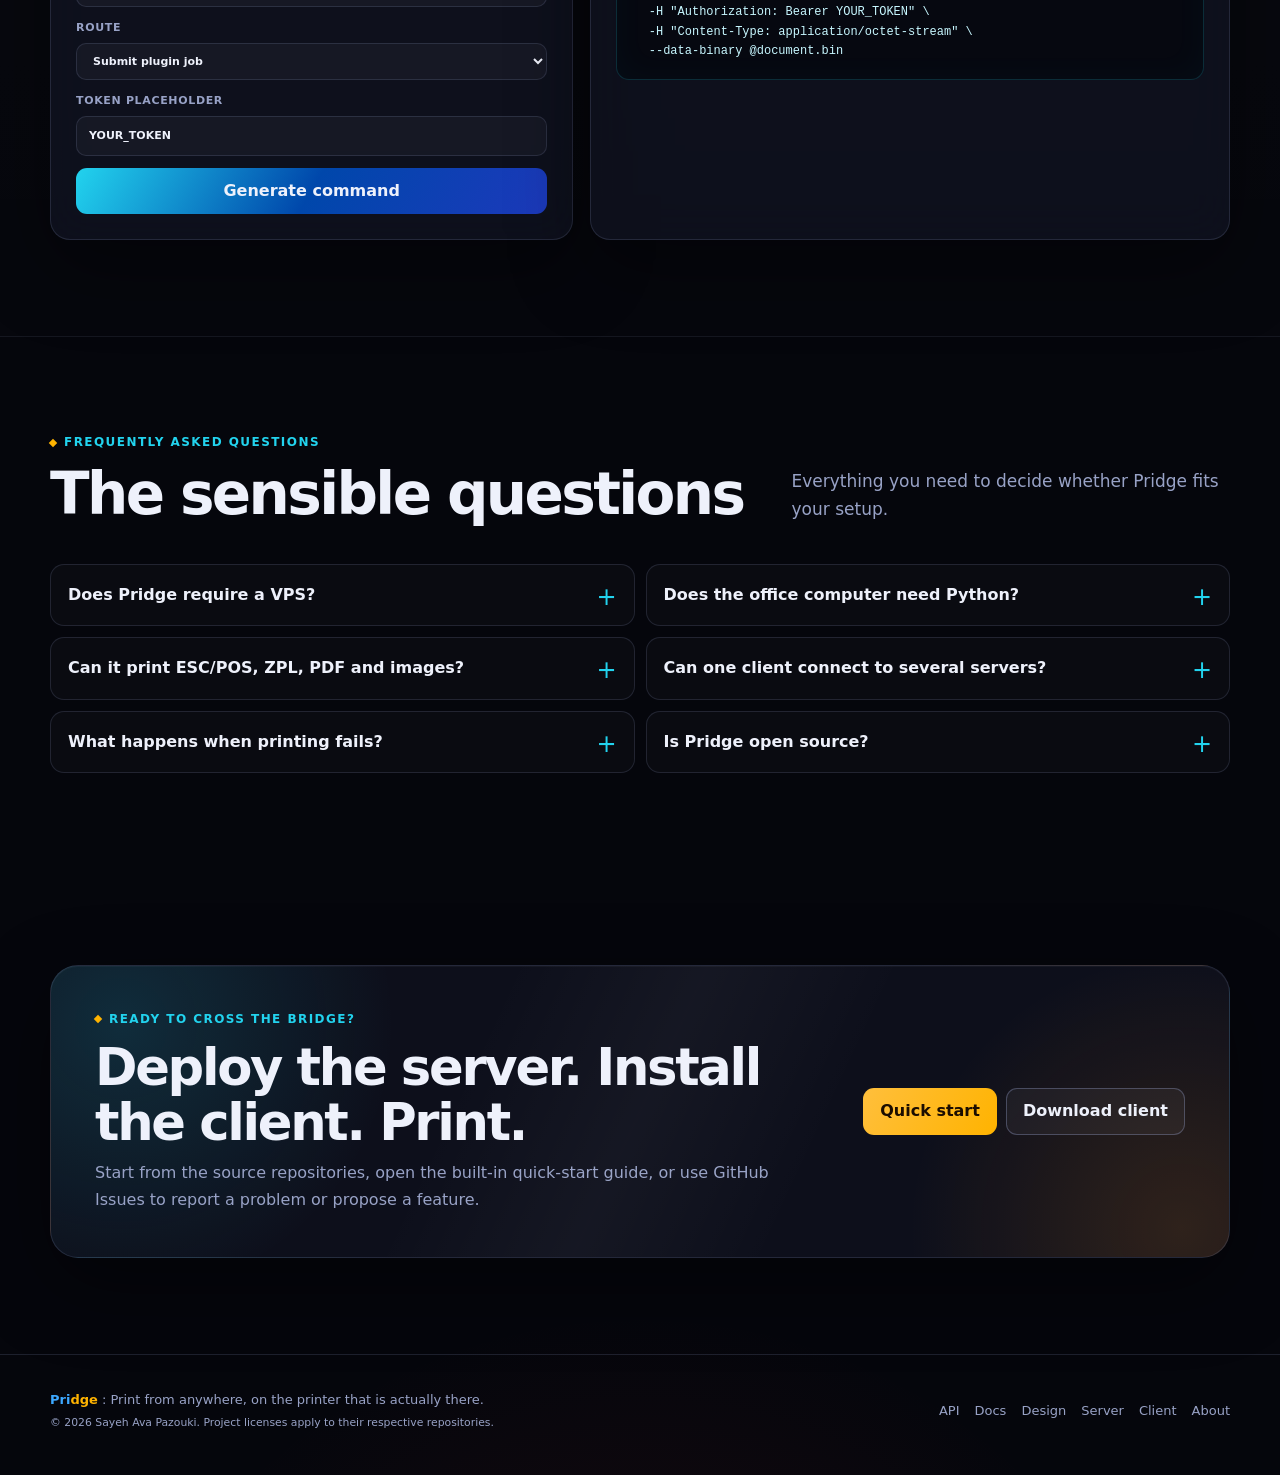
==== commit 1a1e67e3: "fix: remove the non-functional contact form and modal The contact modal's form only ever did a mailt" ====
--- a/docs/index.html
+++ b/docs/index.html
@@ -111,7 +111,7 @@
         <a href="#api">Endpoints</a>
         <a href="#docs">Docs</a>
         <button type="button" data-modal="aboutModal">About</button>
-        <button type="button" data-modal="contactModal">Contact</button>
+        <a href="design.html">Design</a>
       </nav>
 
       <div class="nav-actions">
@@ -763,7 +763,6 @@
         <a href="https://github.com/sayehava/Pridge-Server" target="_blank" rel="noopener">Server</a>
         <a href="https://github.com/sayehava/Pridge-Client" target="_blank" rel="noopener">Client</a>
         <button type="button" data-modal="aboutModal">About</button>
-        <button type="button" data-modal="contactModal">Contact</button>
       </div>
     </div>
   </footer>
@@ -814,34 +813,6 @@
     </div>
   </dialog>
 
-  <dialog id="contactModal" aria-labelledby="contactTitle">
-    <div class="modal-head">
-      <strong id="contactTitle">Contact &amp; project links</strong>
-      <button class="modal-close" type="button" data-close aria-label="Close">×</button>
-    </div>
-    <div class="modal-body">
-      <div class="contact-links">
-        <a class="contact-link" href="https://github.com/sayehava/Pridge-Server/issues" target="_blank" rel="noopener"><strong>Server issues</strong><span>Report a server bug</span></a>
-        <a class="contact-link" href="https://github.com/sayehava/Pridge-Client/issues" target="_blank" rel="noopener"><strong>Client issues</strong><span>Report a desktop bug</span></a>
-        <a class="contact-link" href="https://github.com/sayehava/Pridge-Server" target="_blank" rel="noopener"><strong>Server repo</strong><span>Source and documentation</span></a>
-        <a class="contact-link" href="https://github.com/sayehava/Pridge-Client" target="_blank" rel="noopener"><strong>Client repo</strong><span>Source and releases</span></a>
-      </div>
-
-      <form class="contact-form" id="contactForm">
-        <label>Your name
-          <input id="contactName" type="text" autocomplete="name" placeholder="Name">
-        </label>
-        <label>Your email
-          <input id="contactEmail" type="email" autocomplete="email" placeholder="you@example.com">
-        </label>
-        <label>Message
-          <textarea id="contactMessage" placeholder="Tell us what you are building or what went wrong…" required></textarea>
-        </label>
-        <button class="button" type="submit">Open email app</button>
-      </form>
-    </div>
-  </dialog>
-
   <dialog id="commandDialog" class="command-dialog" aria-label="Site search">
     <input class="command-input" id="commandInput" type="search" placeholder="Search sections, docs and endpoints…" autocomplete="off">
     <div class="command-results" id="commandResults"></div>
--- a/docs/assets/css/pridge.css
+++ b/docs/assets/css/pridge.css
@@ -853,8 +853,6 @@
     }
     .api-search input,
     .doc-search input,
-    .contact-form input,
-    .contact-form textarea,
     .try-form input,
     .try-form select {
       width: 100%;
@@ -868,8 +866,6 @@
     }
     .api-search input:focus,
     .doc-search input:focus,
-    .contact-form input:focus,
-    .contact-form textarea:focus,
     .try-form input:focus,
     .try-form select:focus {
       border-color: var(--blue);
@@ -1290,27 +1286,6 @@
       text-shadow: 0 8px 28px rgba(0,0,0,.6);
     }
     .about-logo img { width: 82px; filter: drop-shadow(0 12px 20px rgba(0,0,0,.45)); }
-
-    .contact-form {
-      display: grid;
-      gap: 13px;
-    }
-    .contact-form label {
-      display: grid;
-      gap: 6px;
-      color: var(--muted);
-      font-size: 12px;
-      font-weight: 750;
-    }
-    .contact-form textarea { min-height: 140px; resize: vertical; }
-    .contact-links { display: grid; grid-template-columns: repeat(2, 1fr); gap: 10px; margin-bottom: 20px; }
-    .contact-link {
-      display: flex; align-items: center; gap: 10px;
-      padding: 13px; border: 1px solid var(--line); border-radius: 12px;
-      background: rgba(255,255,255,.025); text-decoration: none;
-    }
-    .contact-link:hover { border-color: var(--line-strong); background: rgba(255,255,255,.04); }
-    .contact-link span { color: var(--muted); font-size: 12px; }
 
     .command-dialog { width: min(650px, calc(100% - 24px)); margin-top: 10vh; }
     .command-input {
@@ -1455,7 +1430,6 @@
       .endpoint-heading { flex-direction: column; }
       .docs-nav { grid-template-columns: 1fr; }
       .docs-content { padding: 25px 17px; }
-      .contact-links { grid-template-columns: 1fr; }
       .footer-grid { grid-template-columns: 1fr; }
       .cta-card { padding: 26px 21px; }
       .modal-body { padding: 18px; }
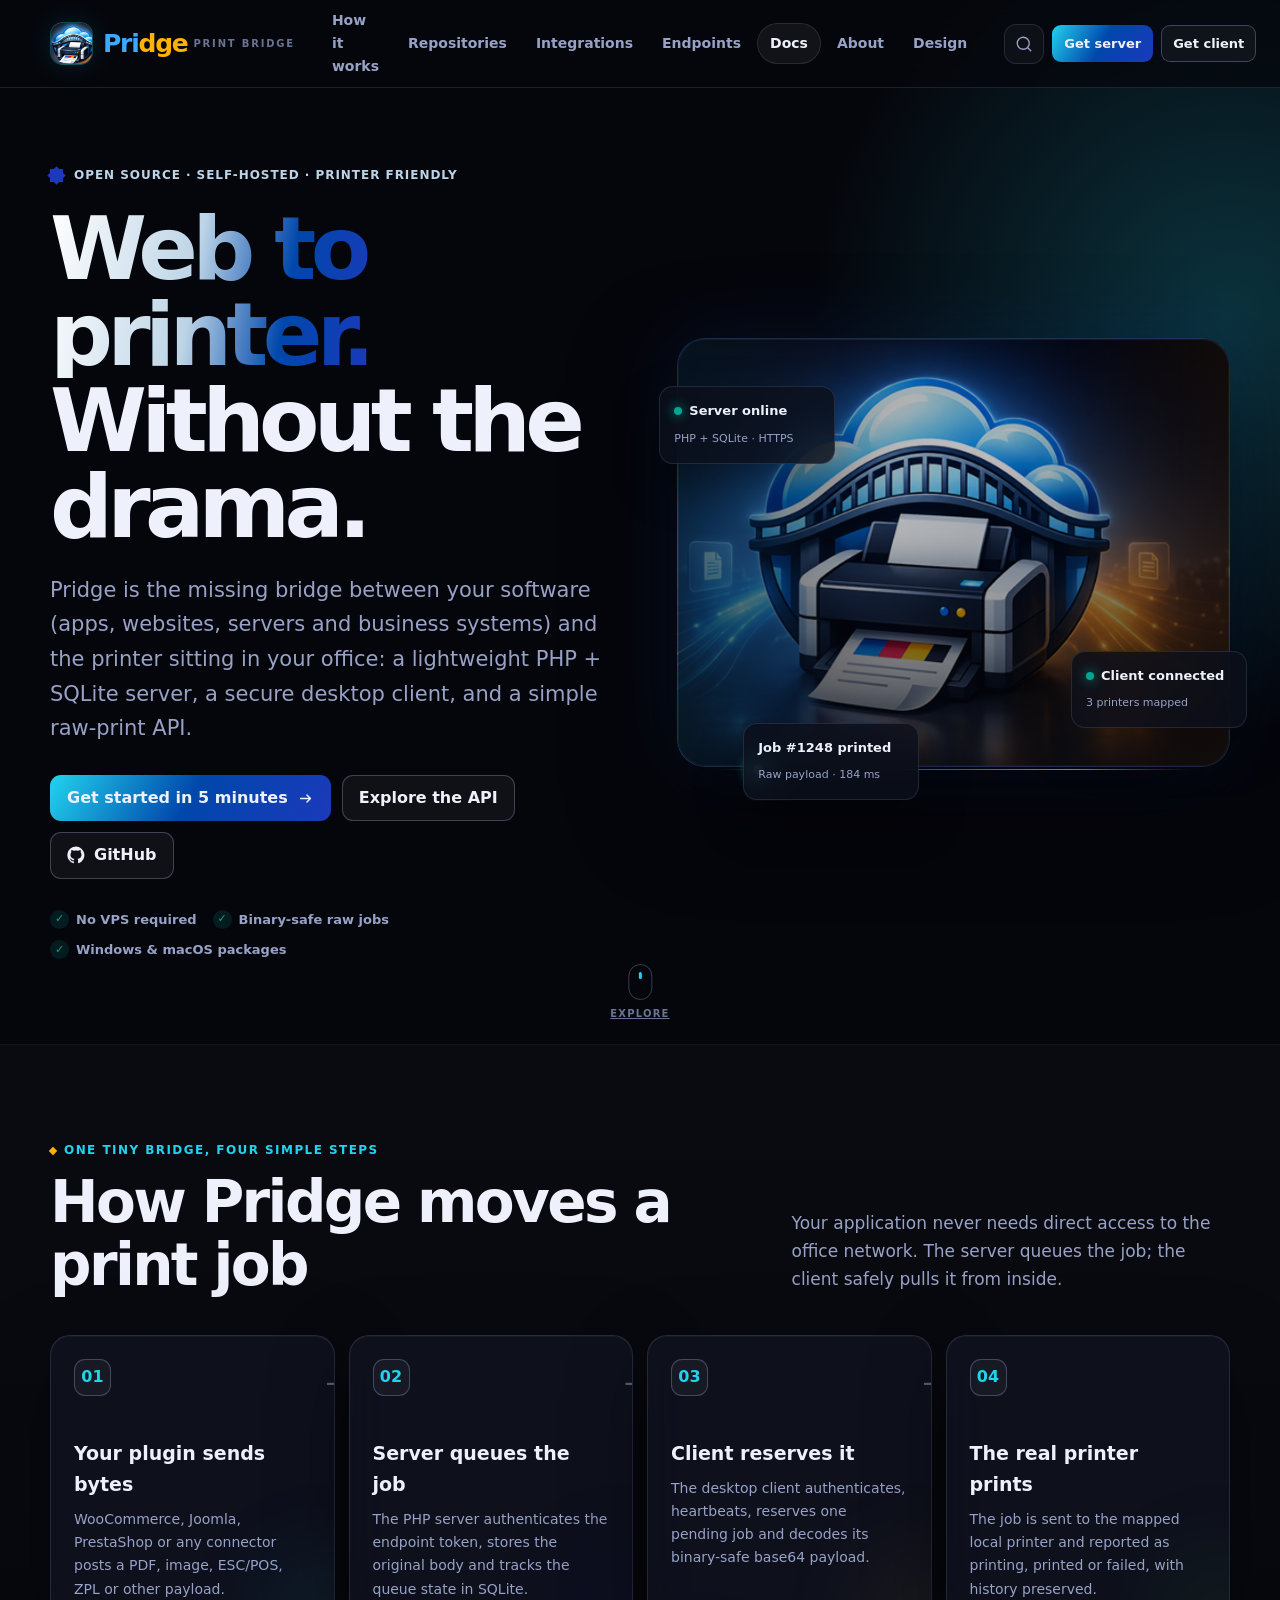
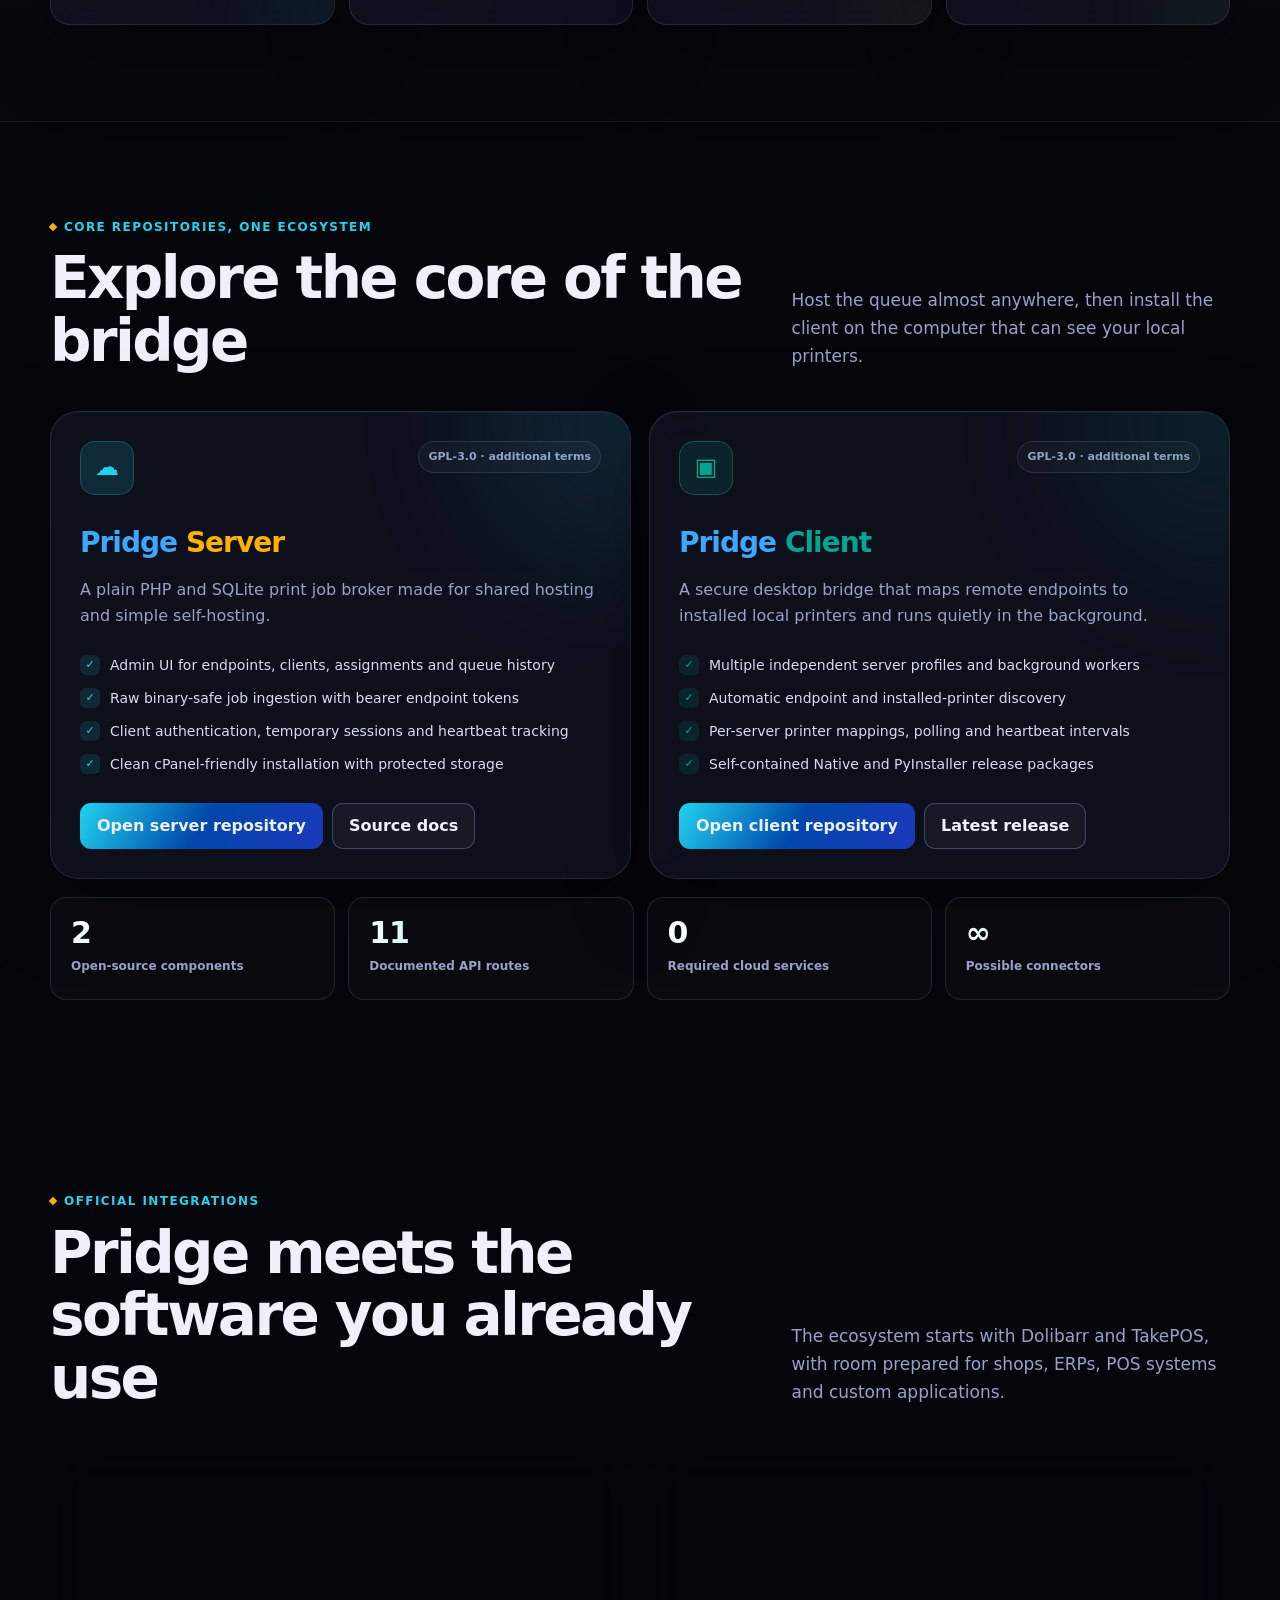
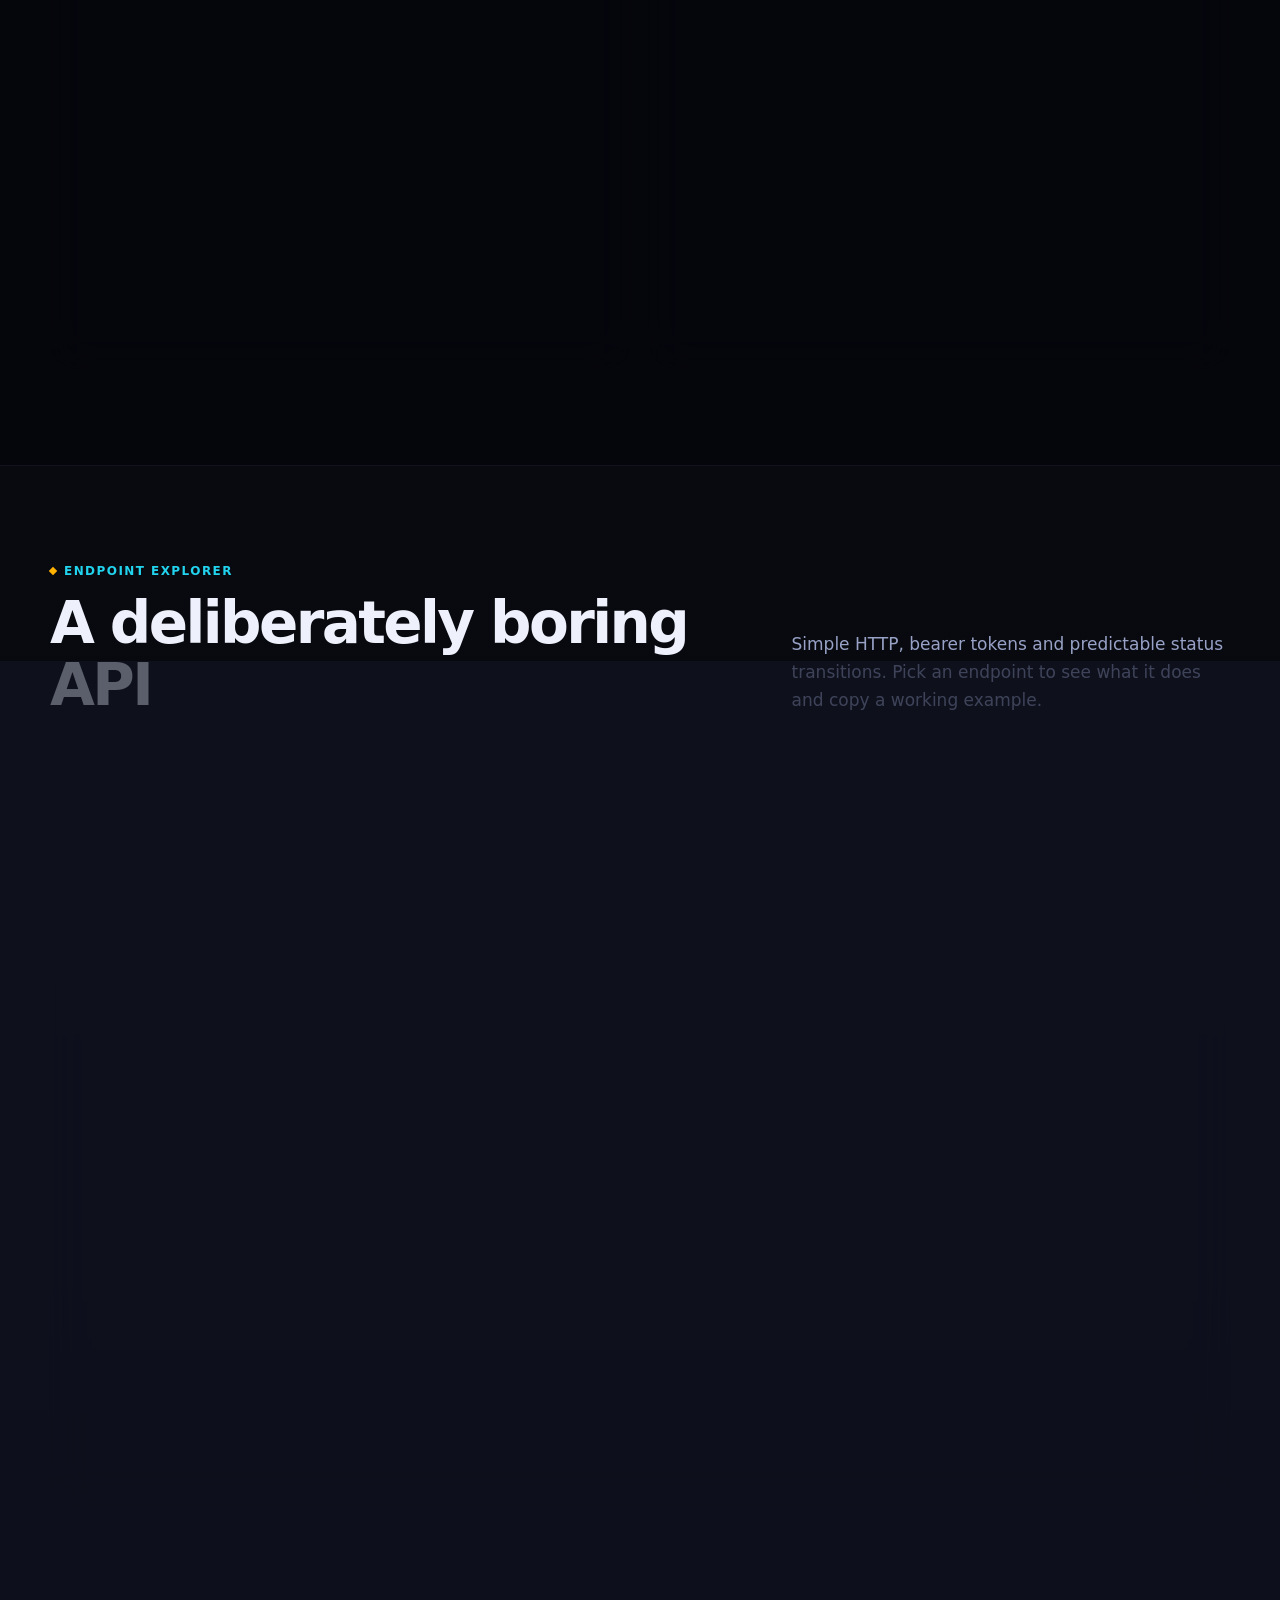
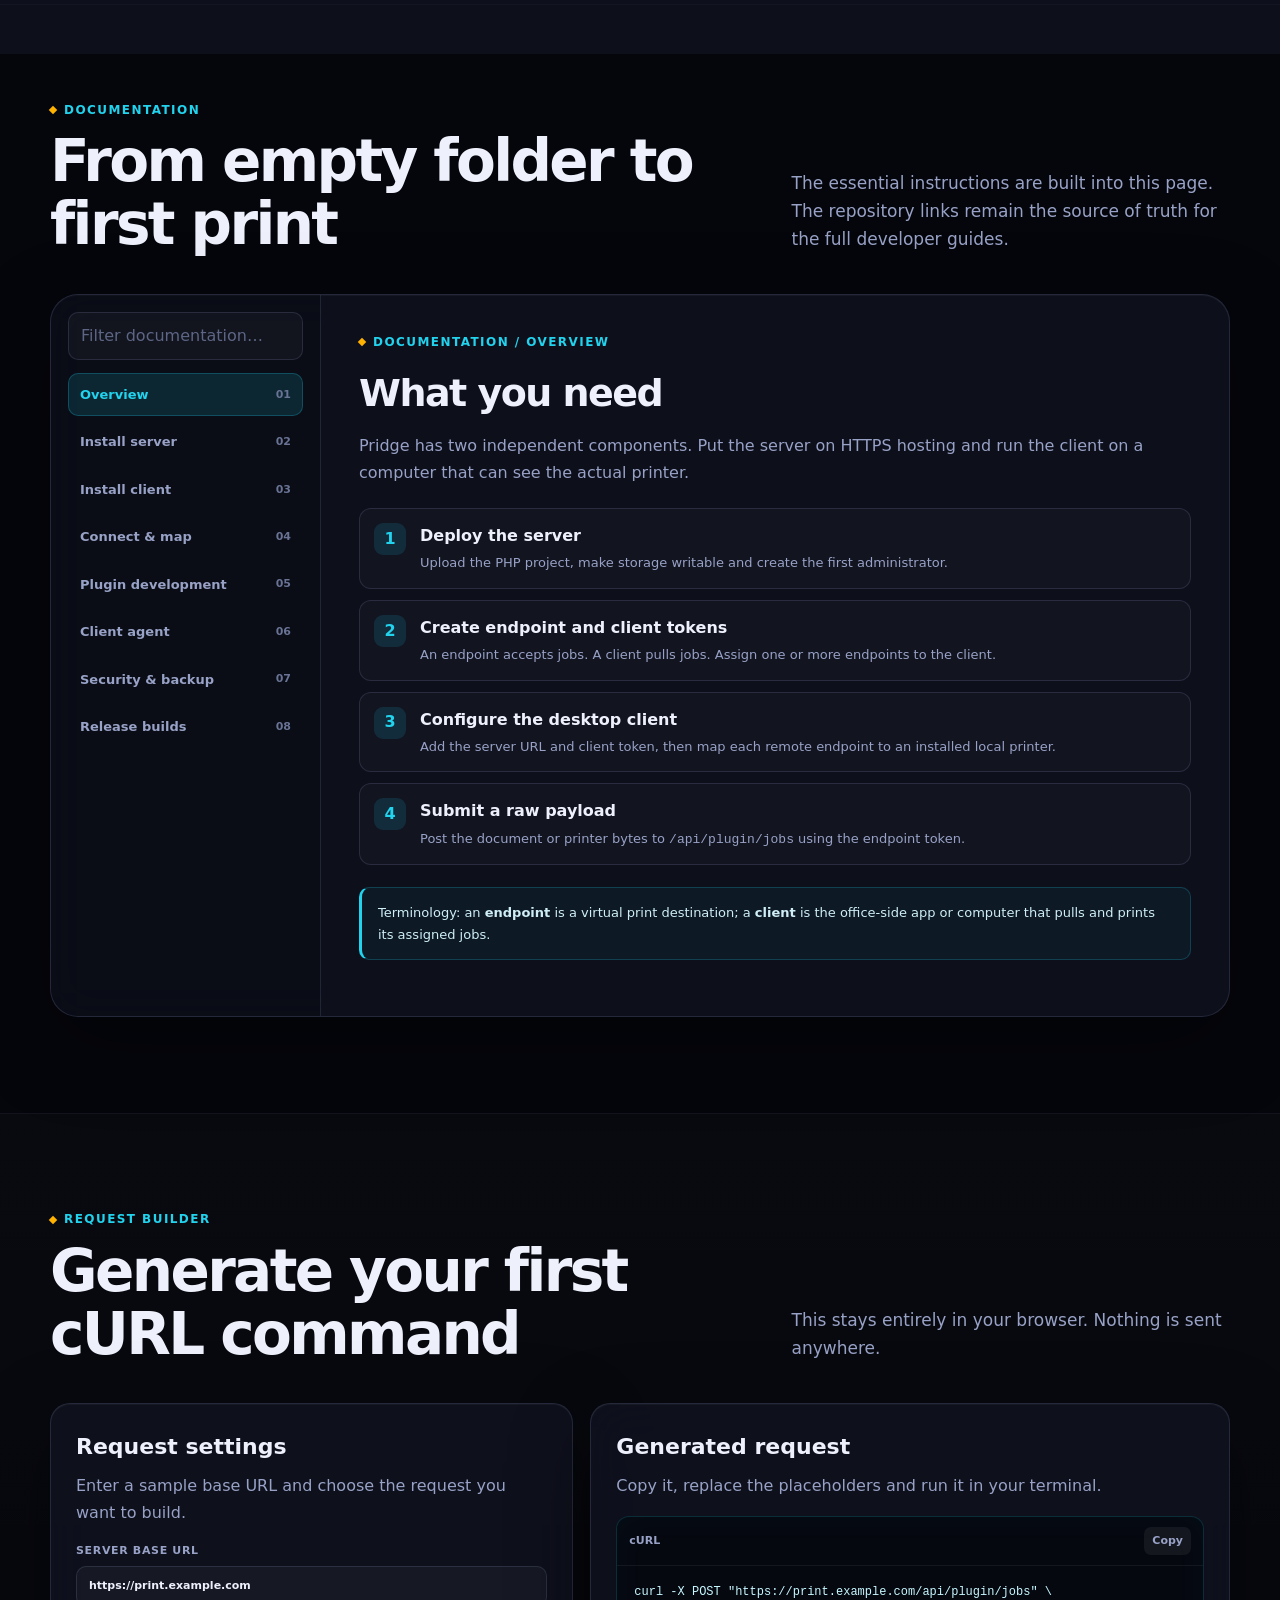
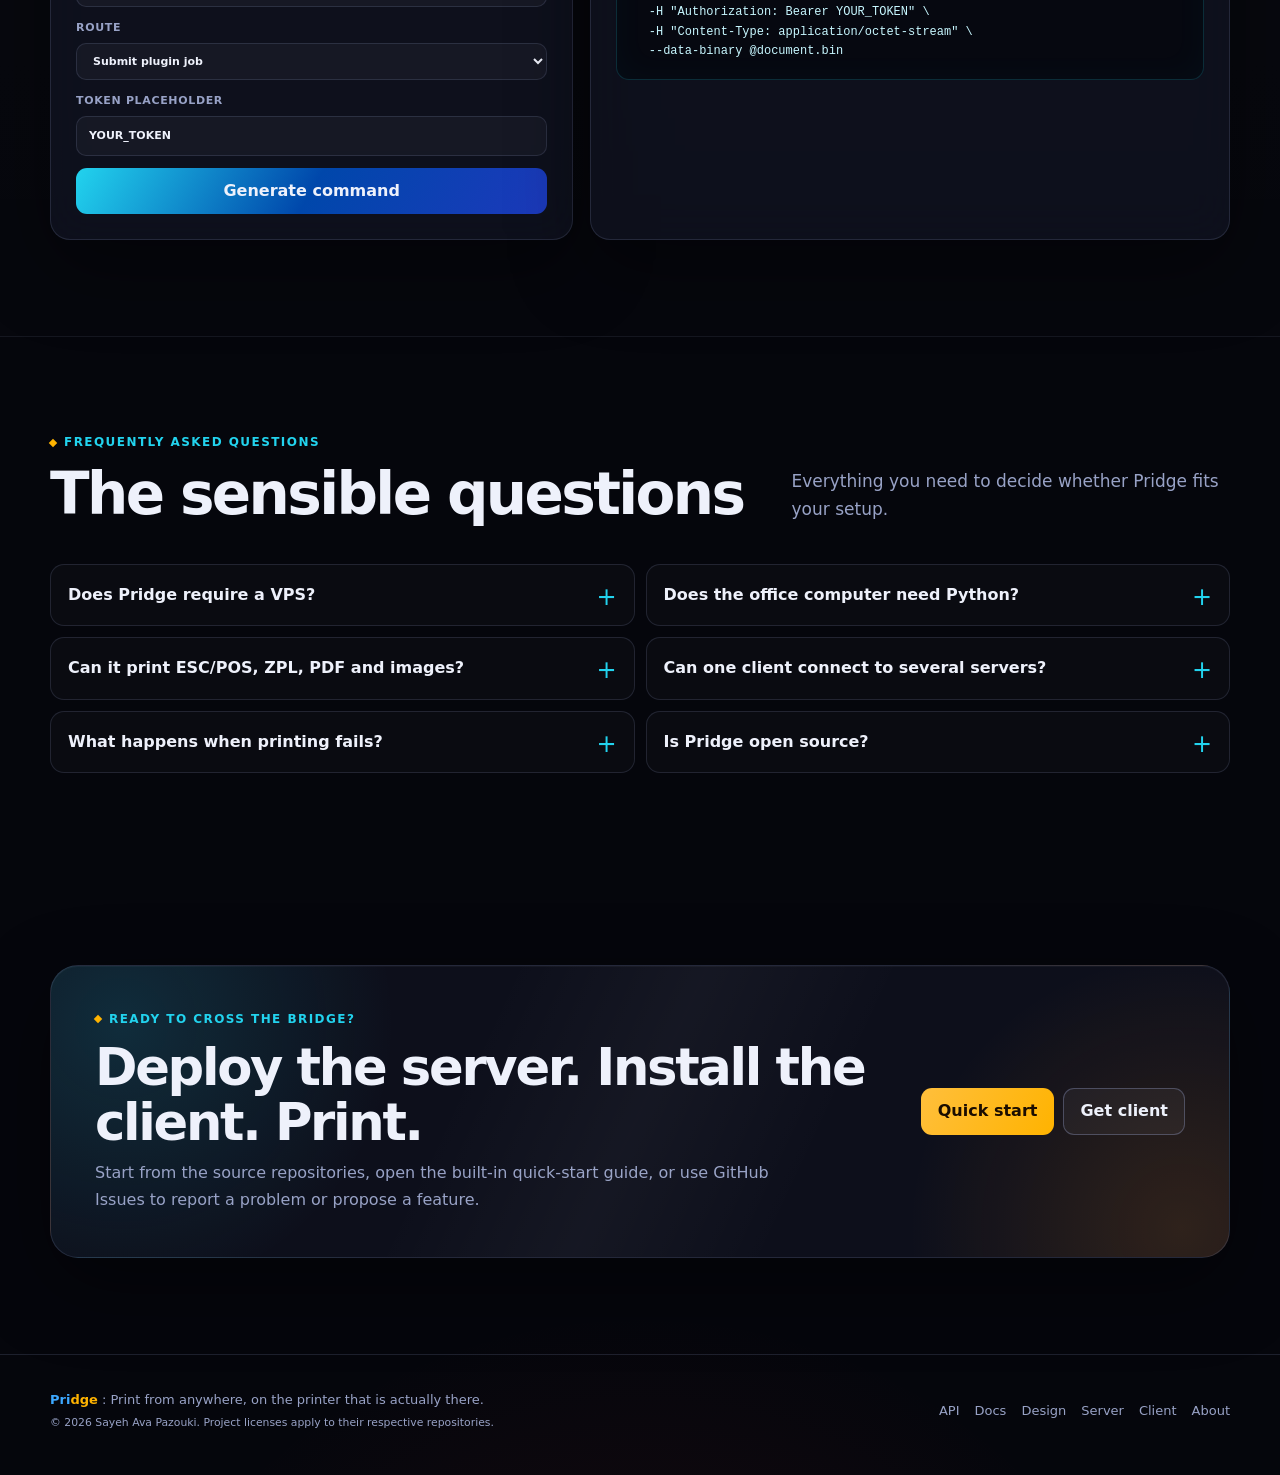
==== commit 468cf069: "fix: remove broken visual-effects toggle, add Get server button The effects toggle wasn't working. R" ====
--- a/docs/index.html
+++ b/docs/index.html
@@ -118,11 +118,11 @@
         <button class="icon-button search-button" type="button" id="openCommand" title="Search (⌘/Ctrl + K)" aria-label="Open site search">
           <svg width="18" height="18" viewBox="0 0 24 24" fill="none" aria-hidden="true"><path d="m21 21-4.35-4.35m2.35-5.65a8 8 0 1 1-16 0 8 8 0 0 1 16 0Z" stroke="currentColor" stroke-width="1.8" stroke-linecap="round"/></svg>
         </button>
-        <button class="icon-button" type="button" id="effectsToggle" title="Toggle visual effects" aria-label="Toggle visual effects">
-          <svg width="18" height="18" viewBox="0 0 24 24" fill="none" aria-hidden="true"><path d="M12 3v2m0 14v2M3 12h2m14 0h2M5.64 5.64l1.41 1.41m9.9 9.9 1.41 1.41M18.36 5.64l-1.41 1.41m-9.9 9.9-1.41 1.41" stroke="currentColor" stroke-width="1.8" stroke-linecap="round"/><circle cx="12" cy="12" r="4" stroke="currentColor" stroke-width="1.8"/></svg>
-        </button>
-        <a class="button button-small desktop-cta" href="https://github.com/sayehava/Pridge-Client/releases/latest" target="_blank" rel="noopener">
-          Download client
+        <a class="button button-small desktop-cta" href="https://github.com/sayehava/Pridge-Server" target="_blank" rel="noopener">
+          Get server
+        </a>
+        <a class="button button-small button-secondary desktop-cta" href="https://github.com/sayehava/Pridge-Client/releases/latest" target="_blank" rel="noopener">
+          Get client
         </a>
         <button class="icon-button menu-button" type="button" id="menuButton" aria-controls="nav" aria-expanded="false" aria-label="Toggle menu">
           <svg width="20" height="20" viewBox="0 0 24 24" fill="none" aria-hidden="true"><path d="M4 7h16M4 12h16M4 17h16" stroke="currentColor" stroke-width="1.9" stroke-linecap="round"/></svg>
@@ -742,7 +742,7 @@
           </div>
           <div class="cta-actions">
             <button class="button button-orange" type="button" data-modal="quickStartModal">Quick start</button>
-            <a class="button button-secondary" href="https://github.com/sayehava/Pridge-Client/releases/latest" target="_blank" rel="noopener">Download client</a>
+            <a class="button button-secondary" href="https://github.com/sayehava/Pridge-Client/releases/latest" target="_blank" rel="noopener">Get client</a>
           </div>
         </div>
       </div>
--- a/docs/assets/css/pridge.css
+++ b/docs/assets/css/pridge.css
@@ -31,10 +31,6 @@
       text-rendering: optimizeLegibility;
       -webkit-font-smoothing: antialiased;
     }
-
-    body.effects-off .orb,
-    body.effects-off #network,
-    body.effects-off .grid-overlay { display: none; }
 
     body.modal-open { overflow: hidden; }
 
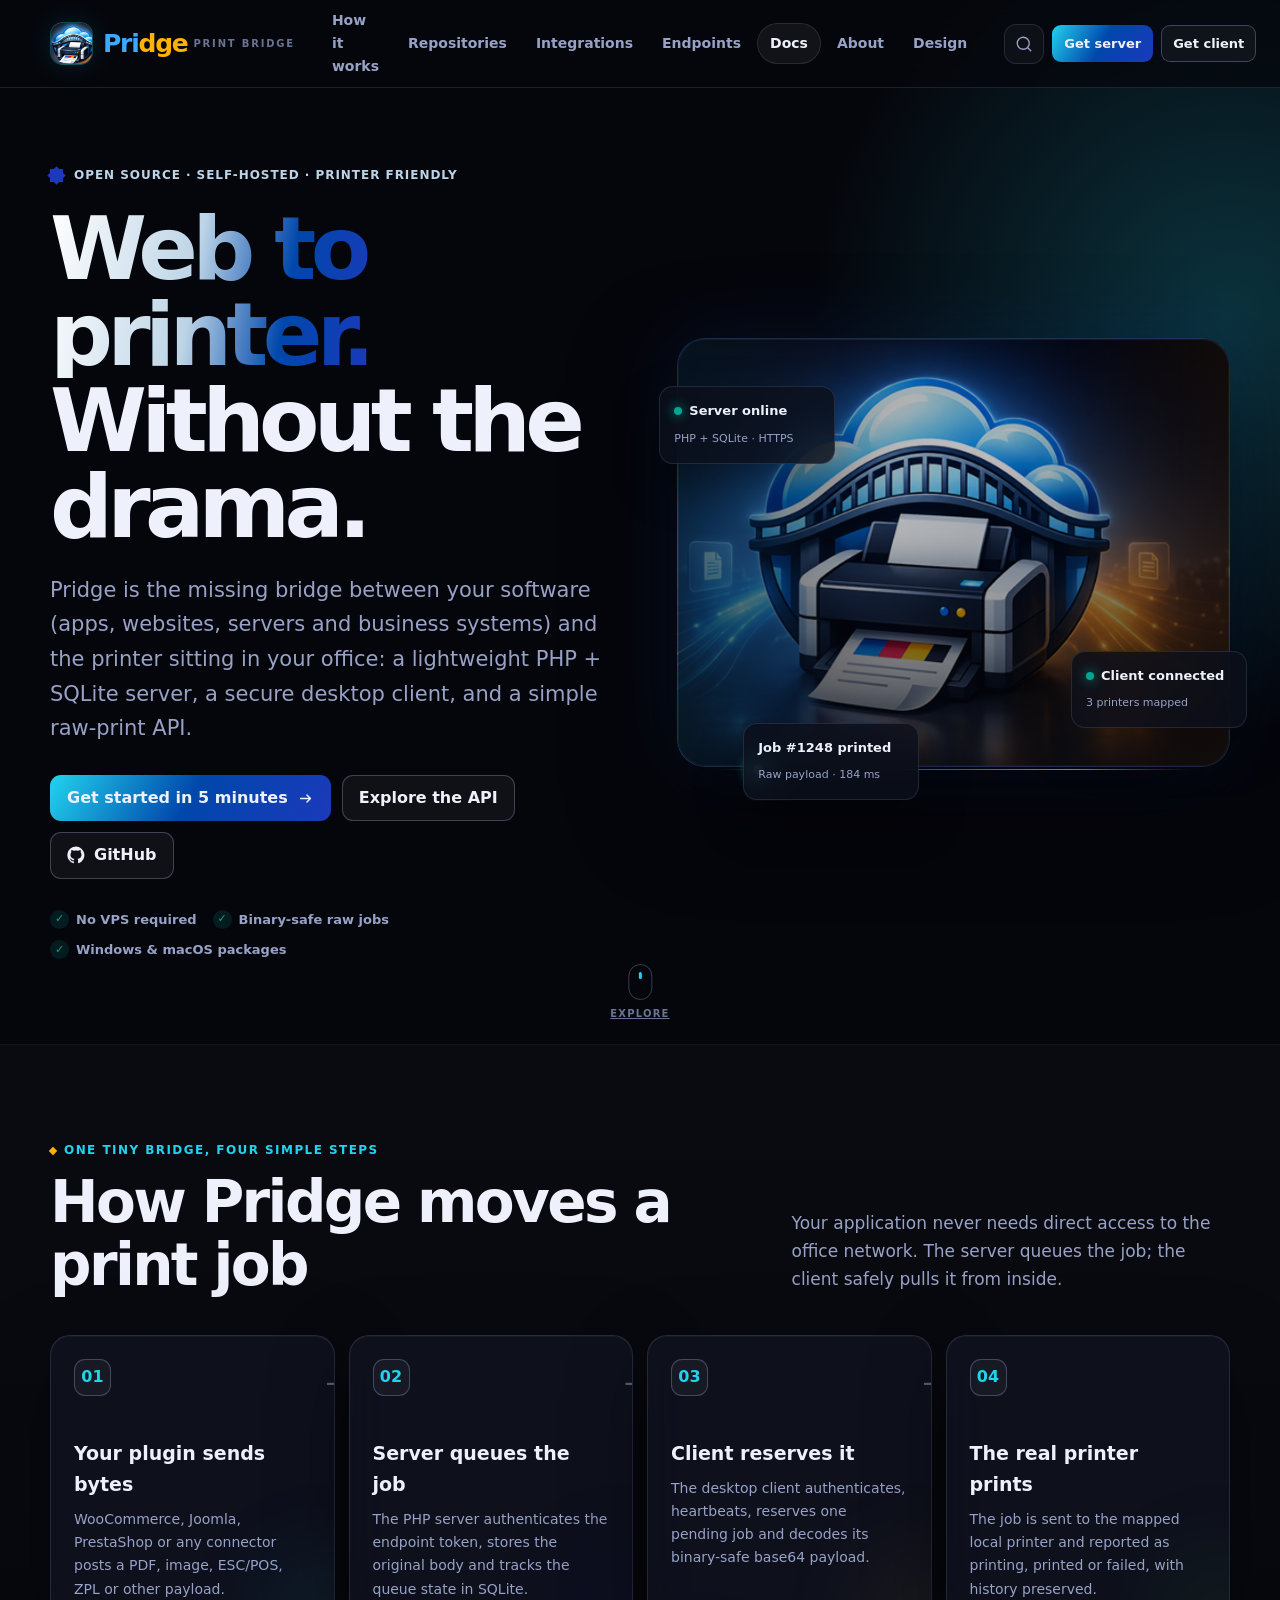
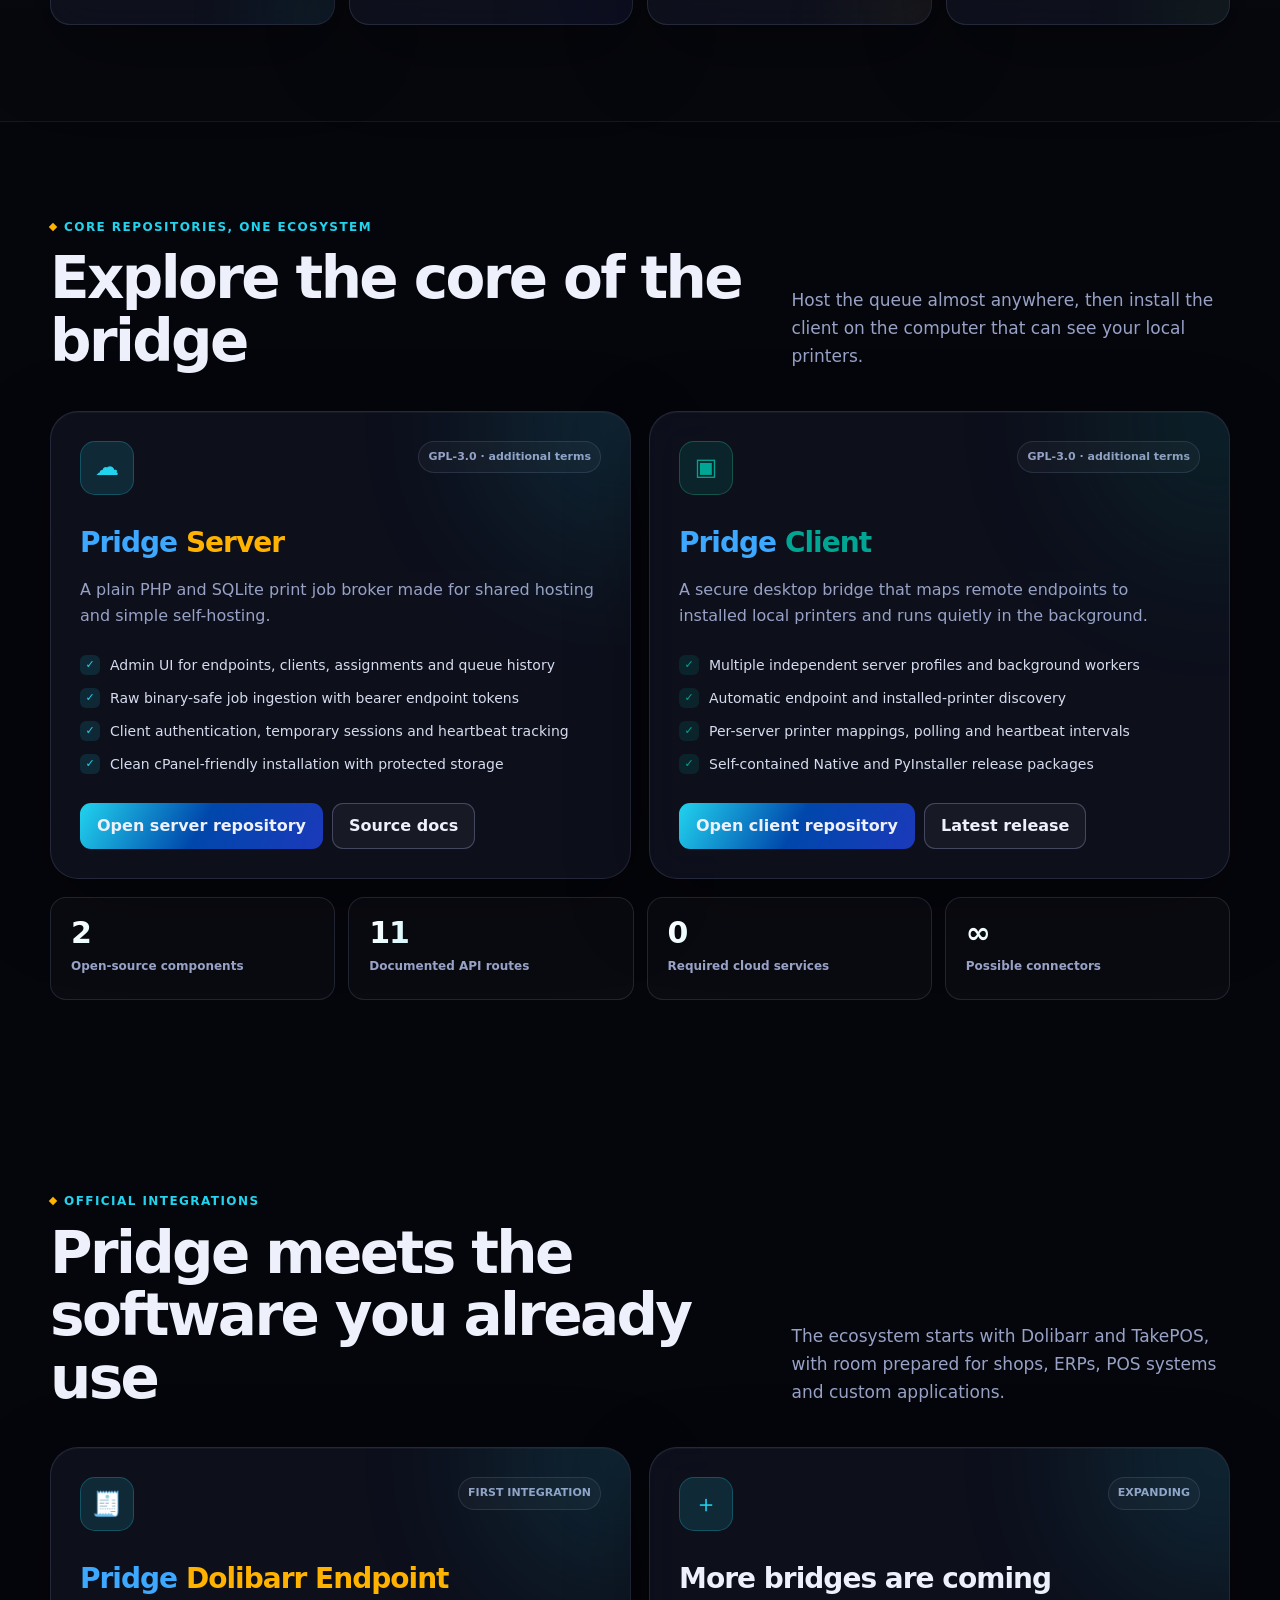
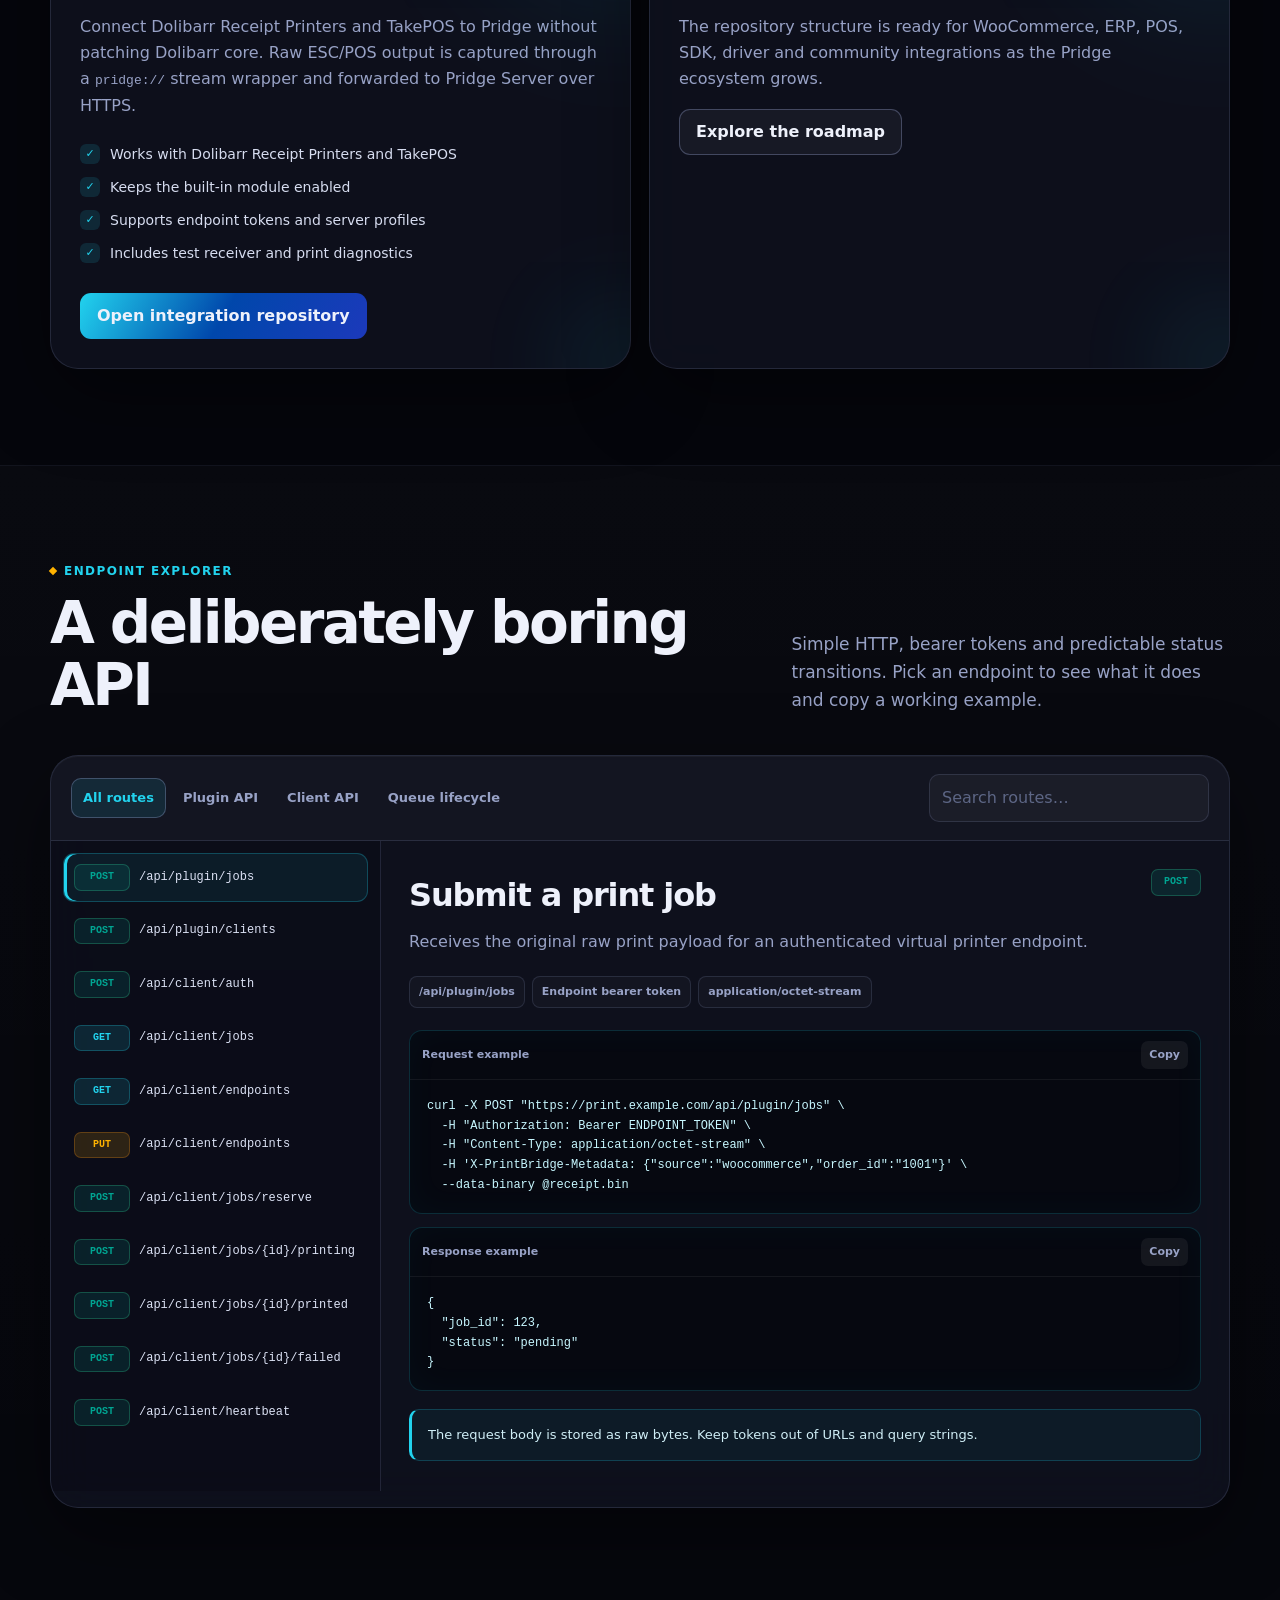
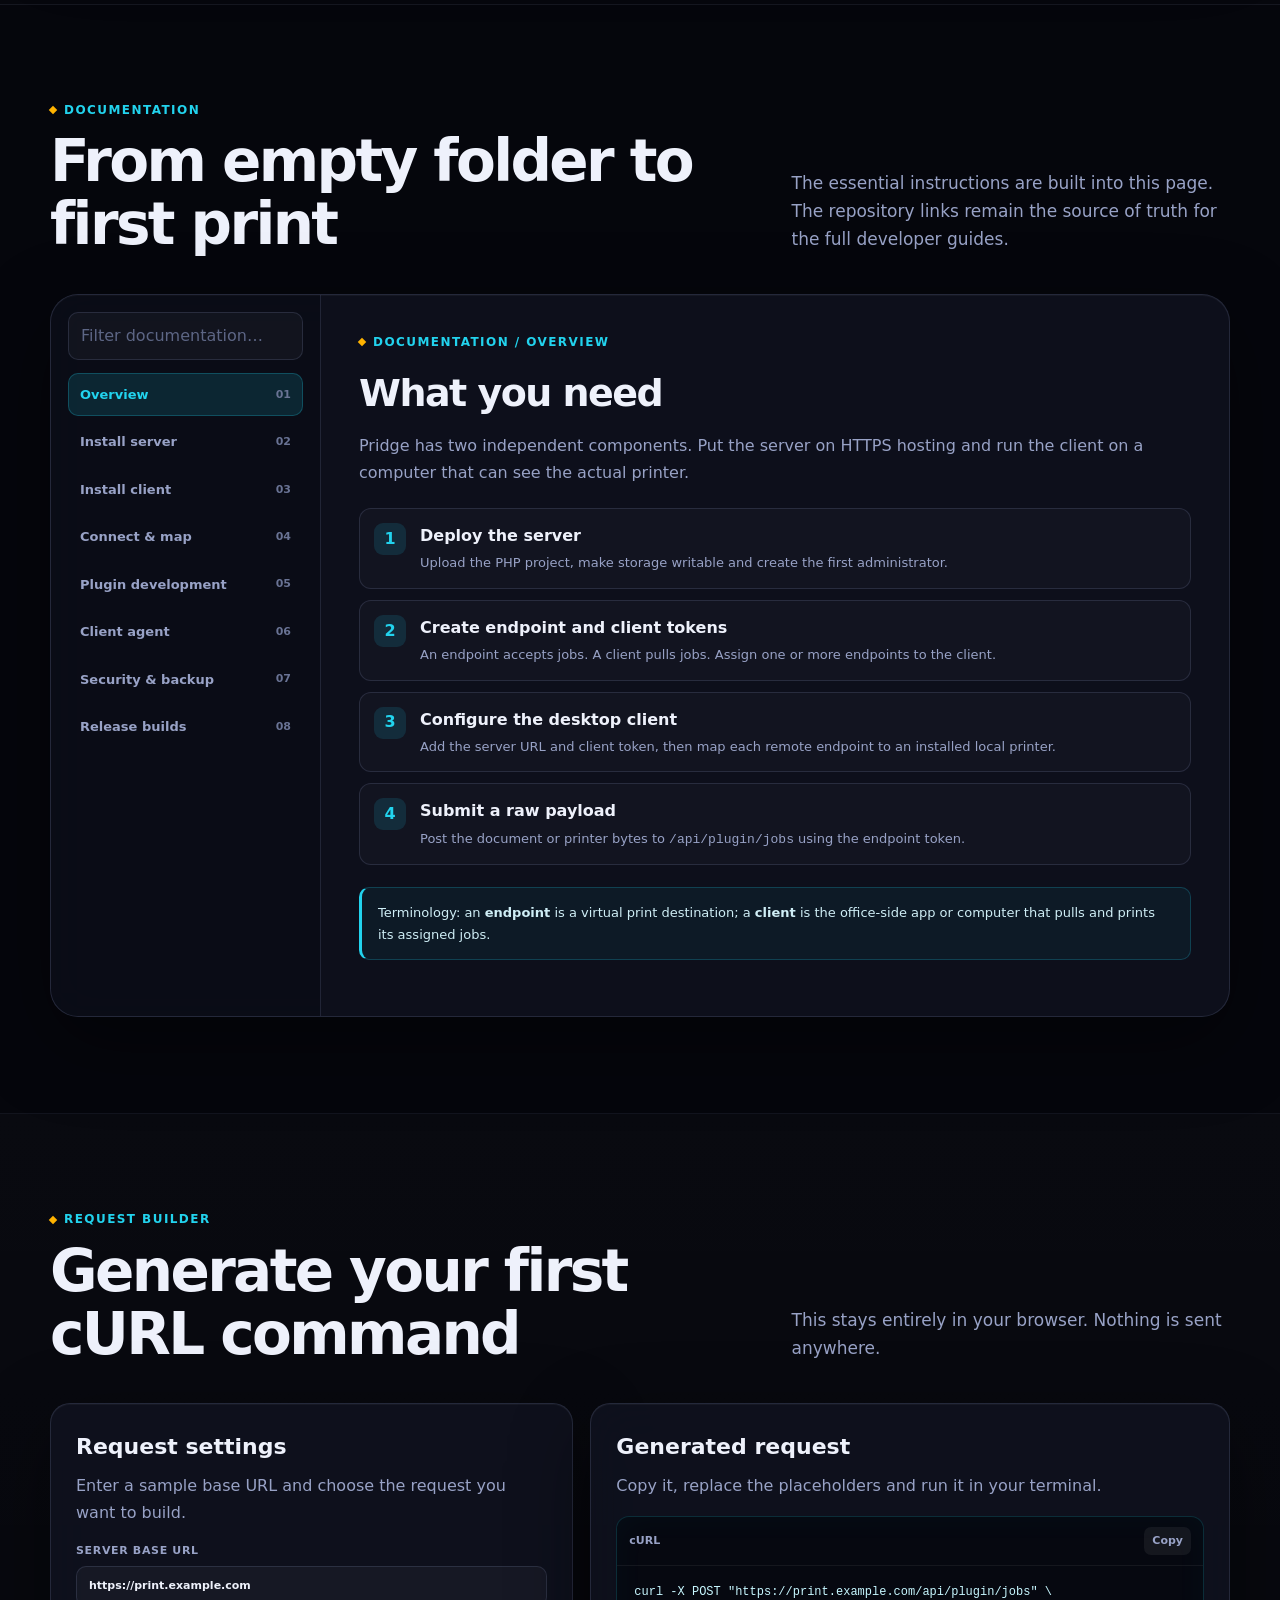
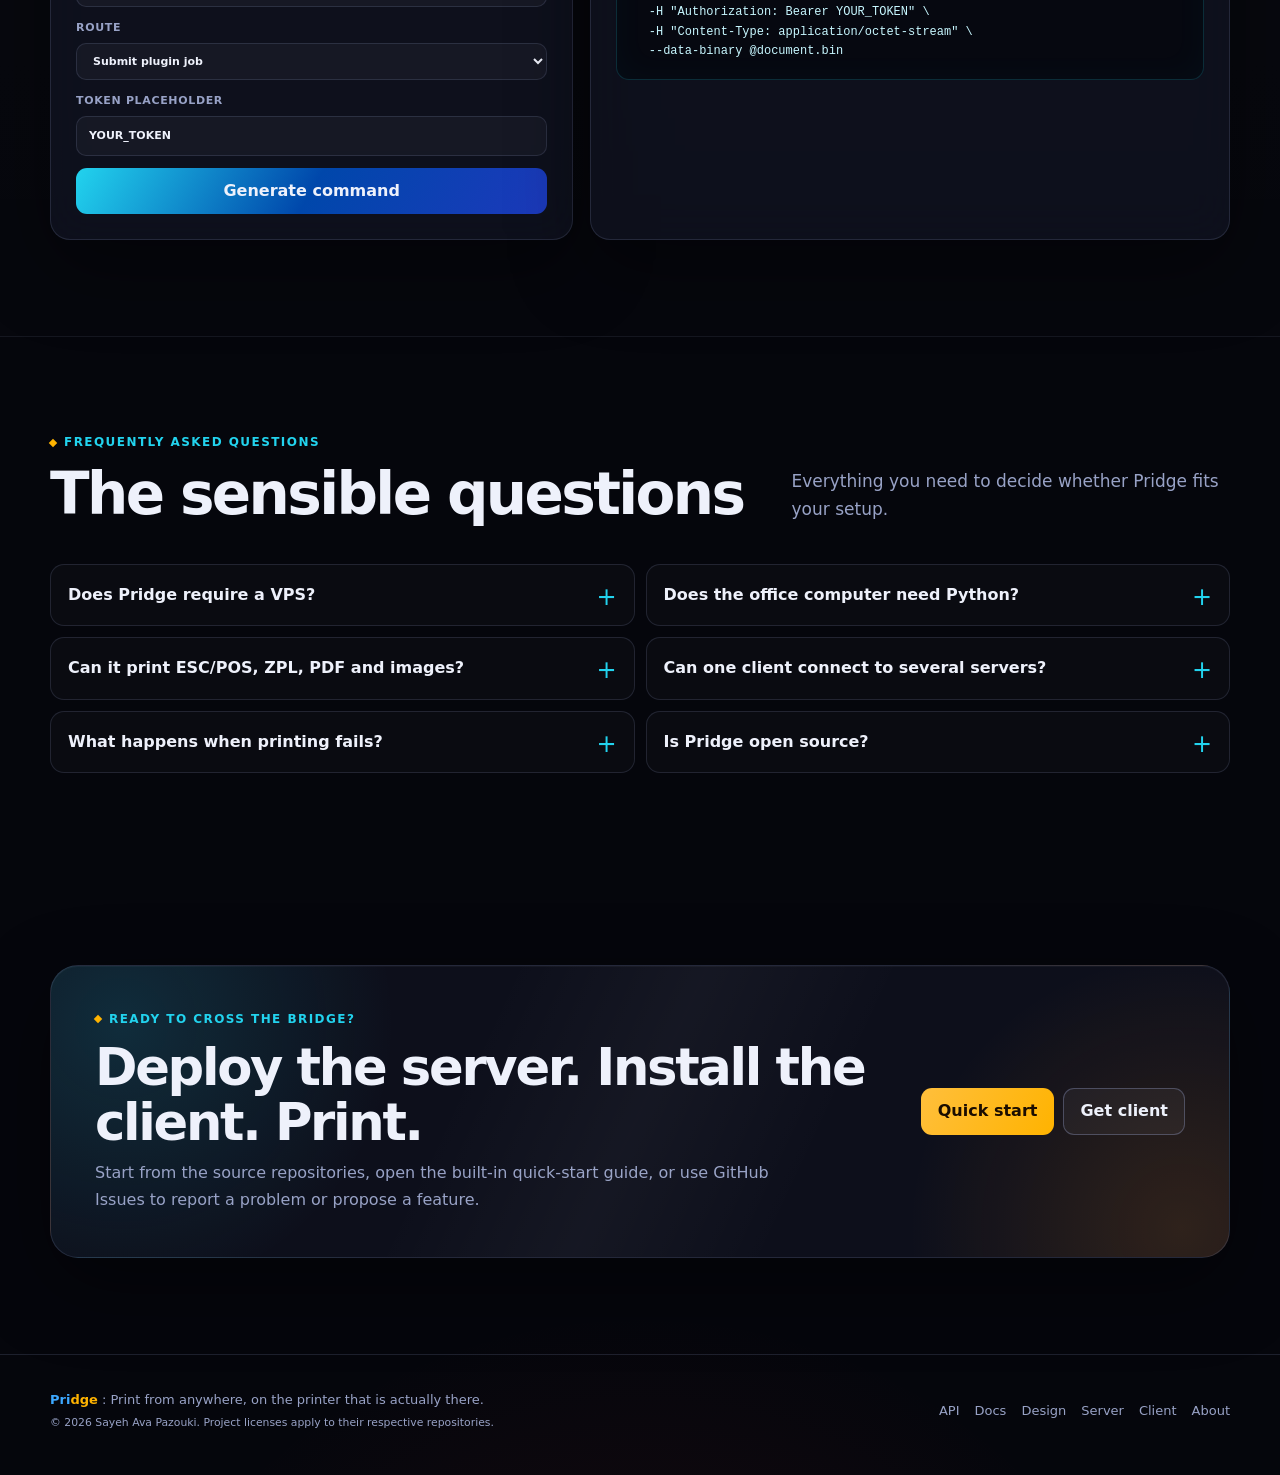
==== commit 7ccde71f: "Point Get server button to Pridge-Server releases page Was linking to the repo root instead of the r" ====
--- a/docs/index.html
+++ b/docs/index.html
@@ -118,7 +118,7 @@
         <button class="icon-button search-button" type="button" id="openCommand" title="Search (⌘/Ctrl + K)" aria-label="Open site search">
           <svg width="18" height="18" viewBox="0 0 24 24" fill="none" aria-hidden="true"><path d="m21 21-4.35-4.35m2.35-5.65a8 8 0 1 1-16 0 8 8 0 0 1 16 0Z" stroke="currentColor" stroke-width="1.8" stroke-linecap="round"/></svg>
         </button>
-        <a class="button button-small desktop-cta" href="https://github.com/sayehava/Pridge-Server" target="_blank" rel="noopener">
+        <a class="button button-small desktop-cta" href="https://github.com/sayehava/Pridge-Server/releases" target="_blank" rel="noopener">
           Get server
         </a>
         <a class="button button-small button-secondary desktop-cta" href="https://github.com/sayehava/Pridge-Client/releases/latest" target="_blank" rel="noopener">
@@ -785,7 +785,7 @@
   -H "Content-Type: text/plain" \
   --data-binary "Hello from Pridge"</pre></div>
       <div style="display:flex;gap:9px;flex-wrap:wrap;margin-top:18px">
-        <a class="button button-small" href="https://github.com/sayehava/Pridge-Server" target="_blank" rel="noopener">Get server</a>
+        <a class="button button-small" href="https://github.com/sayehava/Pridge-Server/releases" target="_blank" rel="noopener">Get server</a>
         <a class="button button-small button-secondary" href="https://github.com/sayehava/Pridge-Client/releases/latest" target="_blank" rel="noopener">Get client</a>
       </div>
     </div>
